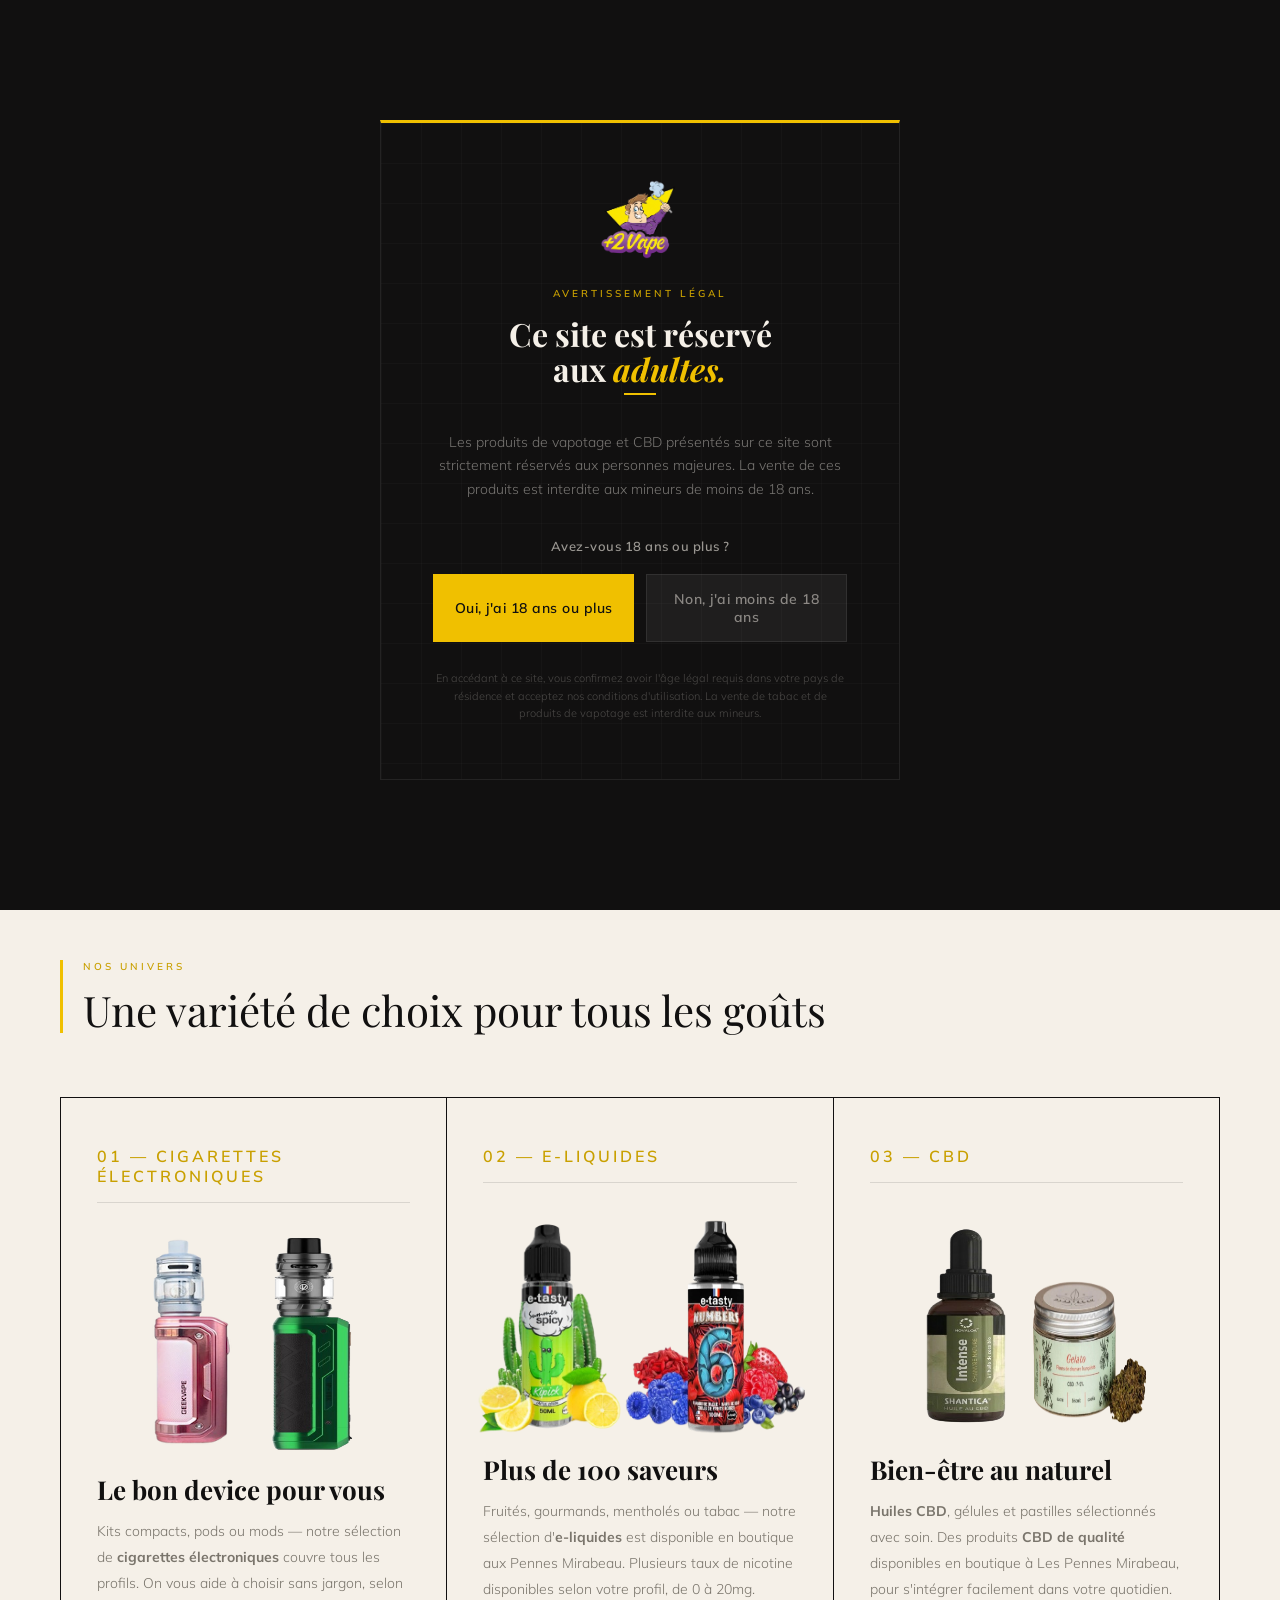
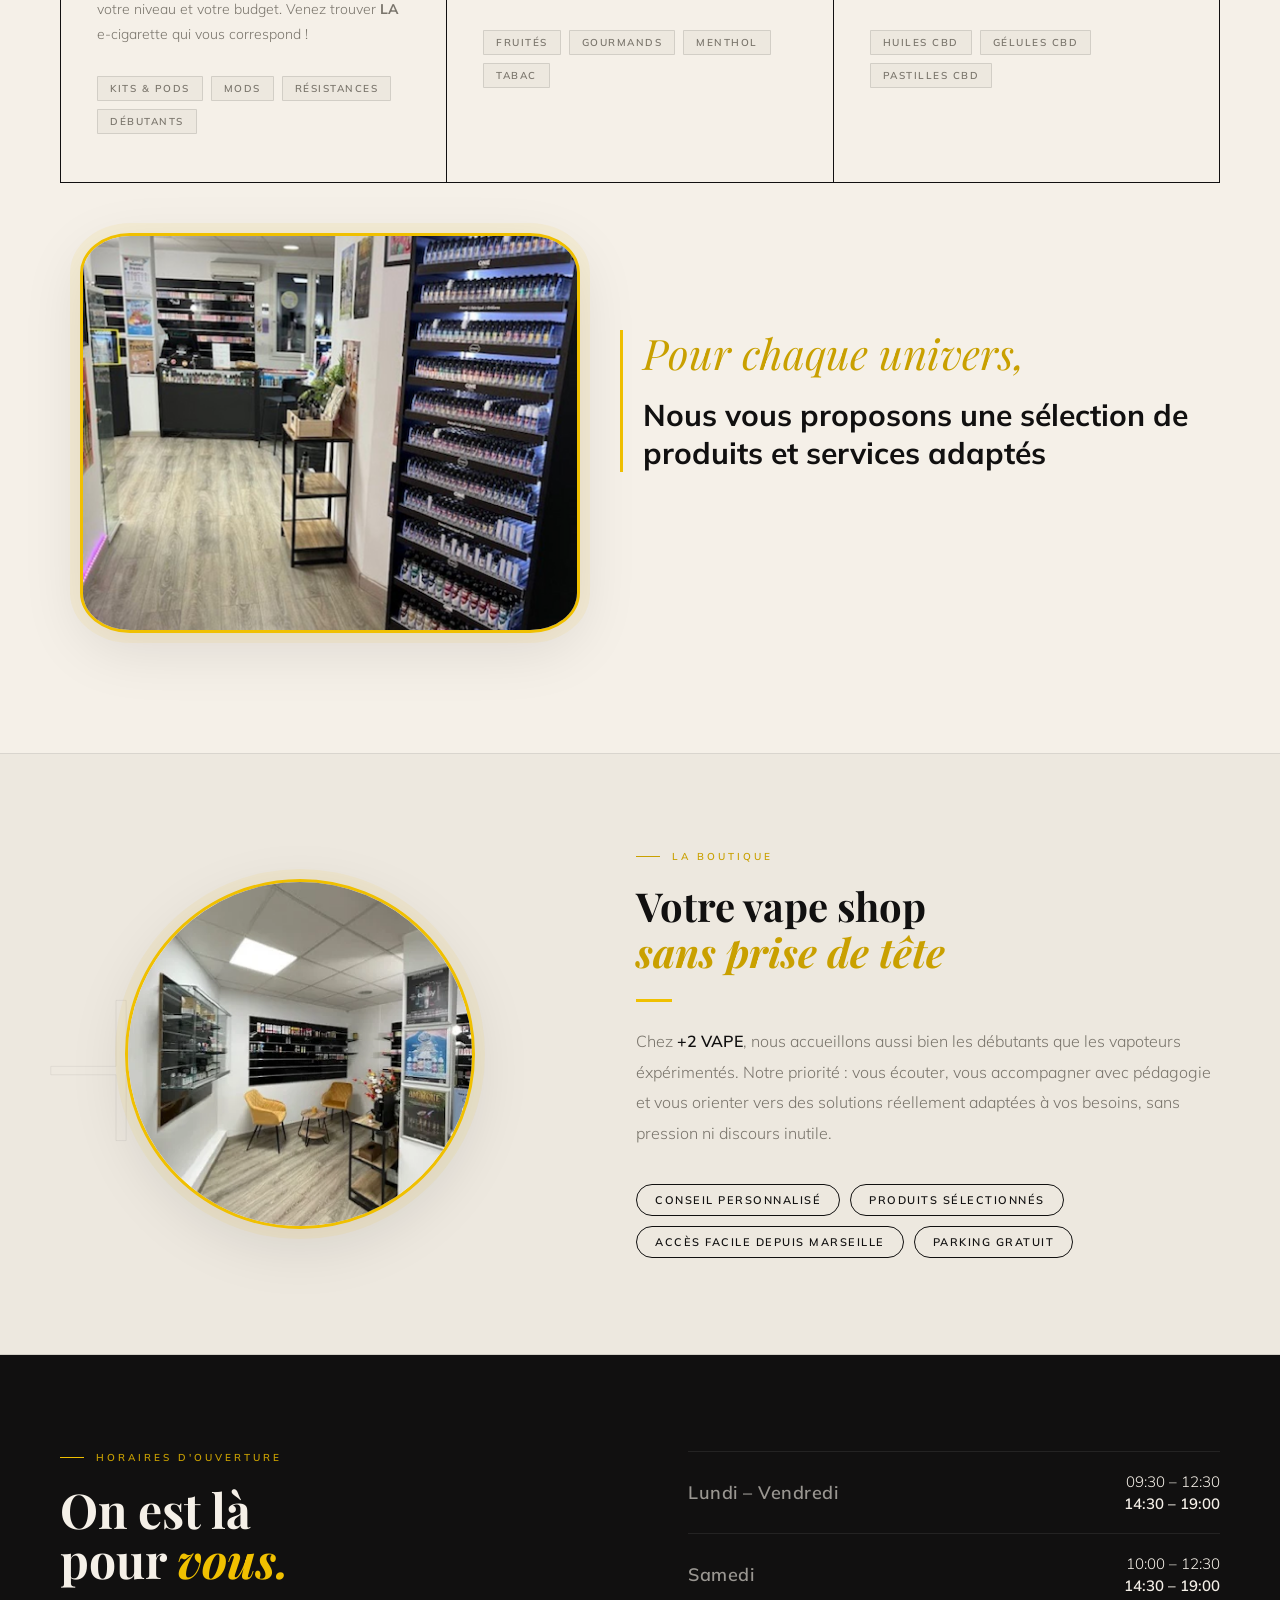
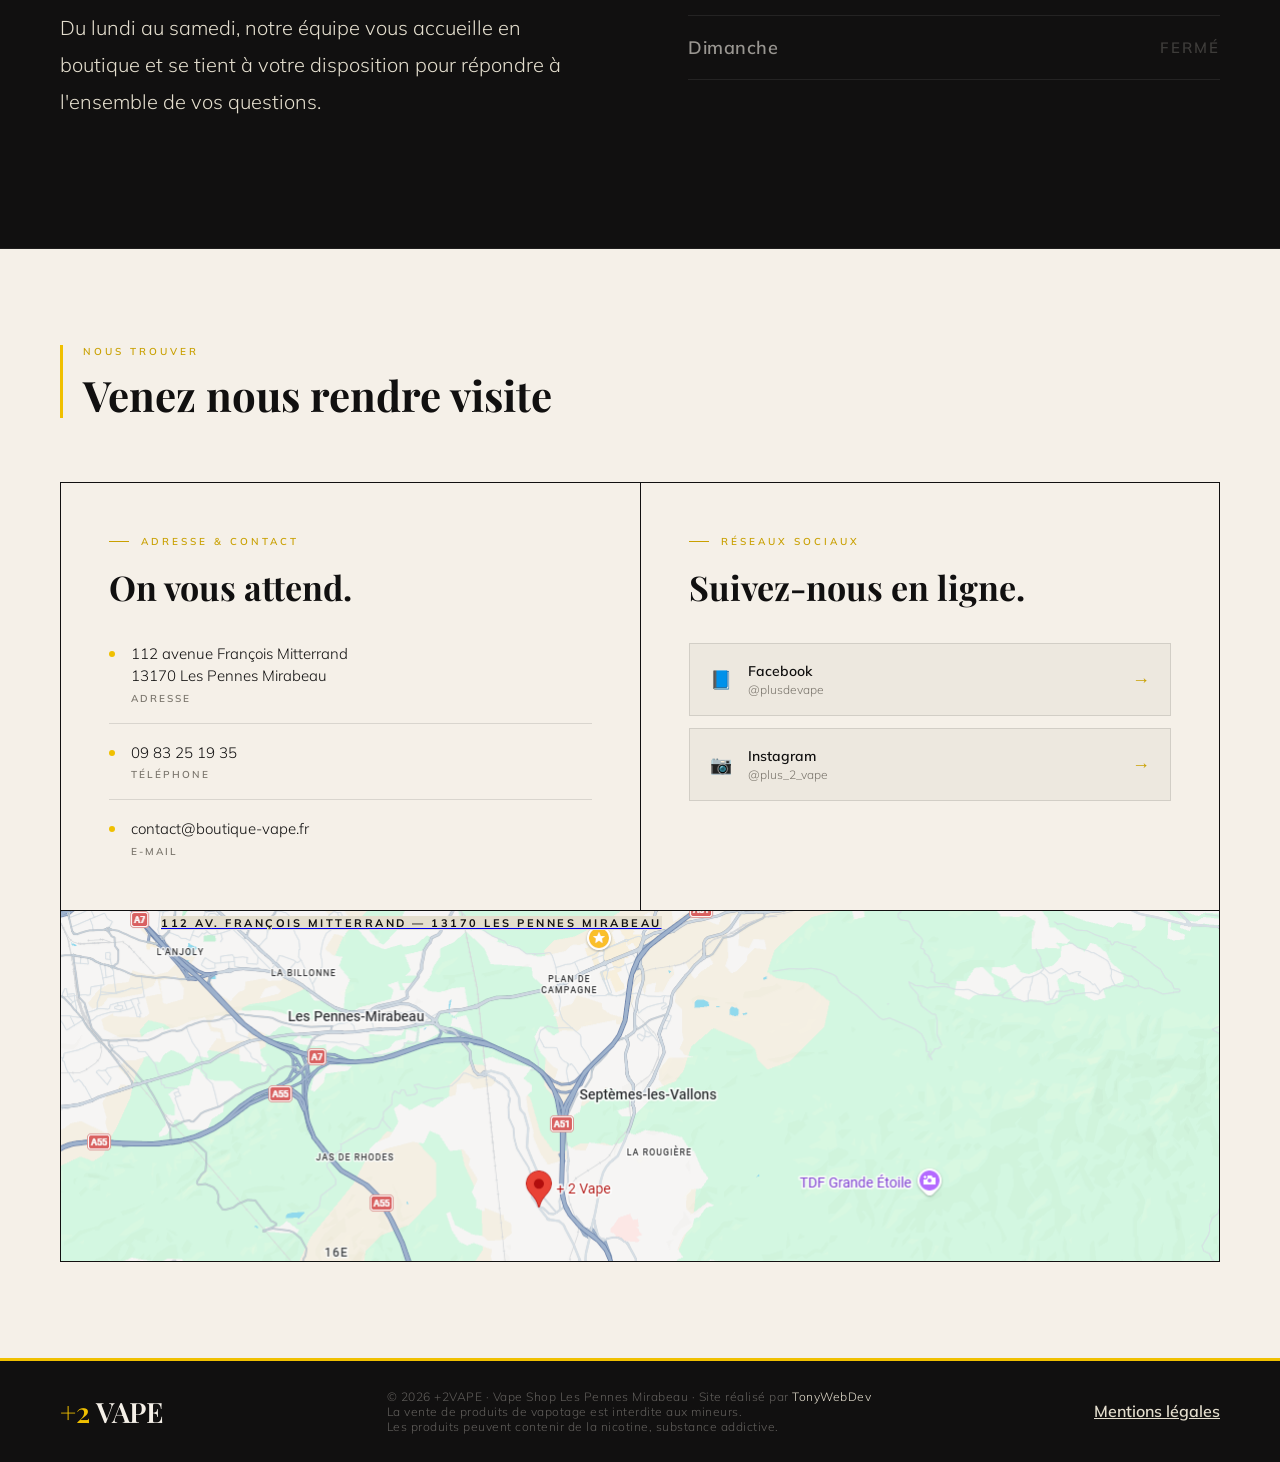
==== index.html @ 6a9ae51f "Ajout images supp" ====
<!DOCTYPE html>
<html lang="fr">
<head>
<meta charset="UTF-8">
<meta name="viewport" content="width=device-width, initial-scale=1.0">
<meta name="author" content="TonyWebDev">

<!-- ══════════════════════════════════════════
     SEO PRIMAIRE
══════════════════════════════════════════ -->
<title>+2 VAPE — Vape Shop & CBD · Les Pennes Mirabeau (13170) | Cigarettes Électroniques</title>
<meta name="description" content="Vape shop à Les Pennes Mirabeau (13170). Cigarettes électroniques, e-liquides, pods, mods et CBD. Conseil gratuit par des passionnés. Parking gratuit. Ouvert 6j/7. Près de Marseille, Vitrolles et Aix-en-Provence.">
<meta name="keywords" content="vape shop les pennes mirabeau, cigarette électronique les pennes mirabeau, e-liquide 13170, CBD les pennes mirabeau, vapotage marseille nord, boutique vape 13, pod mod 13170, arrêter de fumer les pennes mirabeau, vapestore provence, vape shop vitrolles, vape shop aix en provence, cigarette electronique pas cher marseille">

<!-- ══════════════════════════════════════════
     CANONICAL & GEO
══════════════════════════════════════════ -->
<link rel="canonical" href="https://www.plus2vape.com/">
<meta name="geo.region" content="FR-13">
<meta name="geo.placename" content="Les Pennes Mirabeau">
<meta name="geo.position" content="43.4177;5.2947">
<meta name="ICBM" content="43.4177, 5.2947">

<!-- ══════════════════════════════════════════
     OPEN GRAPH (partage réseaux sociaux)
══════════════════════════════════════════ -->
<meta property="og:type" content="website">
<meta property="og:locale" content="fr_FR">
<meta property="og:site_name" content="+2 VAPE">
<meta property="og:title" content="+2 VAPE — Vape Shop & CBD · Les Pennes Mirabeau">
<meta property="og:description" content="Vape shop à Les Pennes Mirabeau (13170). Cigarettes électroniques, e-liquides, pods, mods et CBD. Conseil gratuit par des passionnés. Ouvert 6j/7. Parking gratuit.">
<meta property="og:url" content="https://www.plus2vape.com/">
<meta property="og:image" content="https://www.plus2vape.com/image-removebg-preview.png">
<meta property="og:image:width" content="1200">
<meta property="og:image:height" content="630">
<meta property="og:image:alt" content="Logo +2 VAPE - Vape Shop Les Pennes Mirabeau">

<!-- ══════════════════════════════════════════
     TWITTER CARD
══════════════════════════════════════════ -->
<meta name="twitter:card" content="summary_large_image">
<meta name="twitter:title" content="+2 VAPE — Vape Shop & CBD · Les Pennes Mirabeau">
<meta name="twitter:description" content="Cigarettes électroniques, e-liquides, CBD. Conseil gratuit. Ouvert 6j/7. Les Pennes Mirabeau (13170).">
<meta name="twitter:image" content="https://www.plus2vape.com/image-removebg-preview.png">

<!-- ══════════════════════════════════════════
     SCHEMA.ORG — LocalBusiness (JSON-LD)
     👉 C'est le plus important pour Google Maps
        et le référencement local
══════════════════════════════════════════ -->
<script type="application/ld+json">
{
  "@context": "https://schema.org",
  "@type": "Store",
  "@id": "https://www.plus2vape.com/#store",
  "name": "+2 VAPE",
  "alternateName": "Plus 2 Vape",
  "description": "Vape shop à Les Pennes Mirabeau spécialisé dans la cigarette électronique, les e-liquides, les pods, les mods et les produits CBD. Conseil gratuit par des passionnés. Parking gratuit devant la boutique.",
  "url": "https://www.plus2vape.com",
  "telephone": "+33983251935",
  "email": "contact@boutique-vape.fr",
  "image": "https://www.plus2vape.com/image-removebg-preview.png",
  "logo": "https://www.plus2vape.com/image-removebg-preview.png",
  "priceRange": "€€",
  "currenciesAccepted": "EUR",
  "paymentAccepted": "Cash, Credit Card",
  "address": {
    "@type": "PostalAddress",
    "streetAddress": "112 avenue François Mitterrand",
    "addressLocality": "Les Pennes Mirabeau",
    "postalCode": "13170",
    "addressRegion": "Bouches-du-Rhône",
    "addressCountry": "FR"
  },
  "geo": {
    "@type": "GeoCoordinates",
    "latitude": 43.4177,
    "longitude": 5.2947
  },
  "hasMap": "https://maps.app.goo.gl/yL4uoZBYS84Ns5Wk7",
  "openingHoursSpecification": [
    {
      "@type": "OpeningHoursSpecification",
      "dayOfWeek": ["Monday","Tuesday","Wednesday","Thursday","Friday"],
      "opens": "09:30",
      "closes": "12:30"
    },
    {
      "@type": "OpeningHoursSpecification",
      "dayOfWeek": ["Monday","Tuesday","Wednesday","Thursday","Friday"],
      "opens": "14:30",
      "closes": "19:00"
    },
    {
      "@type": "OpeningHoursSpecification",
      "dayOfWeek": "Saturday",
      "opens": "10:00",
      "closes": "12:30"
    },
    {
      "@type": "OpeningHoursSpecification",
      "dayOfWeek": "Saturday",
      "opens": "14:30",
      "closes": "19:00"
    }
  ],
  "sameAs": [
    "https://www.facebook.com/plusdevape",
    "https://www.instagram.com/plus_2_vape"
  ],
  "amenityFeature": [
    {
      "@type": "LocationFeatureSpecification",
      "name": "Parking gratuit",
      "value": true
    },
    {
      "@type": "LocationFeatureSpecification",
      "name": "Conseil gratuit",
      "value": true
    }
  ],
  "hasOfferCatalog": {
    "@type": "OfferCatalog",
    "name": "Nos produits",
    "itemListElement": [
      {
        "@type": "Offer",
        "itemOffered": {
          "@type": "Product",
          "name": "Cigarettes électroniques",
          "description": "Kits, pods et mods pour débutants et confirmés. Marques GeekVape, Vaporesso et plus."
        }
      },
      {
        "@type": "Offer",
        "itemOffered": {
          "@type": "Product",
          "name": "E-liquides",
          "description": "Plus de 100 saveurs disponibles : fruités, gourmands, menthol, tabac. Taux de nicotine de 0 à 20mg."
        }
      },
      {
        "@type": "Offer",
        "itemOffered": {
          "@type": "Product",
          "name": "CBD",
          "description": "Huiles, gélules et pastilles CBD sélectionnés avec soin pour votre bien-être."
        }
      }
    ]
  },
  "areaServed": [
    {
      "@type": "City",
      "name": "Les Pennes Mirabeau"
    },
    {
      "@type": "City",
      "name": "Vitrolles"
    },
    {
      "@type": "City",
      "name": "Marseille"
    },
    {
      "@type": "City",
      "name": "Aix-en-Provence"
    },
    {
      "@type": "City",
      "name": "Marignane"
    }
  ]
}
</script>

<!-- ══════════════════════════════════════════
     SCHEMA.ORG — BreadcrumbList
══════════════════════════════════════════ -->
<script type="application/ld+json">
{
  "@context": "https://schema.org",
  "@type": "BreadcrumbList",
  "itemListElement": [
    {
      "@type": "ListItem",
      "position": 1,
      "name": "Accueil",
      "item": "https://www.plus2vape.com/"
    },
    {
      "@type": "ListItem",
      "position": 2,
      "name": "Cigarettes électroniques",
      "item": "https://www.plus2vape.com/#univers"
    },
    {
      "@type": "ListItem",
      "position": 3,
      "name": "E-liquides",
      "item": "https://www.plus2vape.com/#univers"
    },
    {
      "@type": "ListItem",
      "position": 4,
      "name": "CBD",
      "item": "https://www.plus2vape.com/#univers"
    }
  ]
}
</script>

<!-- ══════════════════════════════════════════
     SCHEMA.ORG — FAQ
     (génère des rich snippets dans Google)
══════════════════════════════════════════ -->
<script type="application/ld+json">
{
  "@context": "https://schema.org",
  "@type": "FAQPage",
  "mainEntity": [
    {
      "@type": "Question",
      "name": "Où se trouve le vape shop +2 VAPE aux Pennes Mirabeau ?",
      "acceptedAnswer": {
        "@type": "Answer",
        "text": "+2 VAPE est situé au 112 avenue François Mitterrand, 13170 Les Pennes Mirabeau. Un parking gratuit est disponible directement devant la boutique."
      }
    },
    {
      "@type": "Question",
      "name": "Quels sont les horaires du vape shop +2 VAPE ?",
      "acceptedAnswer": {
        "@type": "Answer",
        "text": "+2 VAPE est ouvert du lundi au vendredi de 09h30 à 12h30 et de 14h30 à 19h00, et le samedi de 10h00 à 12h30 et de 14h30 à 19h00. Fermé le dimanche."
      }
    },
    {
      "@type": "Question",
      "name": "Vendez-vous des produits CBD aux Pennes Mirabeau ?",
      "acceptedAnswer": {
        "@type": "Answer",
        "text": "Oui, +2 VAPE propose une sélection de produits CBD : huiles, gélules et pastilles, sélectionnés avec soin pour votre bien-être."
      }
    },
    {
      "@type": "Question",
      "name": "Proposez-vous du conseil pour choisir sa cigarette électronique ?",
      "acceptedAnswer": {
        "@type": "Answer",
        "text": "Oui, notre équipe de passionnés vous conseille gratuitement pour choisir la cigarette électronique adaptée à votre profil, sans jargon et sans pression, que vous soyez débutant ou vapoteur confirmé."
      }
    },
    {
      "@type": "Question",
      "name": "Combien de saveurs d'e-liquides avez-vous en boutique ?",
      "acceptedAnswer": {
        "@type": "Answer",
        "text": "Nous proposons plus de 100 saveurs d'e-liquides : fruités, gourmands, mentholés et tabac, avec différents taux de nicotine de 0 à 20mg."
      }
    }
  ]
}
</script>

<link href="https://fonts.googleapis.com/css2?family=Playfair+Display:ital,wght@0,400;0,700;1,400&family=Mulish:wght@300;400;600&display=swap" rel="stylesheet">
<link rel="stylesheet" href="style.css">
</head>
<body>

<!-- AGE GATE -->
<div id="age-gate">
  <div class="ag-card">
    <div id="age-gate-main">
      <img class="ag-logo" src="/image-removebg-preview.png" alt="Logo +2 VAPE vape shop Les Pennes Mirabeau">
      <p class="ag-eyebrow">Avertissement légal</p>
      <h2 class="ag-title">Ce site est réservé<br>aux <em>adultes.</em></h2>
      <div class="ag-divider"></div>
      <p class="ag-sub">
        Les produits de vapotage et CBD présentés sur ce site sont strictement réservés aux personnes majeures. La vente de ces produits est interdite aux mineurs de moins de 18 ans.
      </p>
      <p class="ag-question">Avez-vous 18 ans ou plus ?</p>
      <div class="ag-btns">
        <button class="ag-btn ag-btn-yes" onclick="allowEntry()">Oui, j'ai 18 ans ou plus</button>
        <button class="ag-btn ag-btn-no" onclick="denyEntry()">Non, j'ai moins de 18 ans</button>
      </div>
      <p class="ag-legal">
        En accédant à ce site, vous confirmez avoir l'âge légal requis dans votre pays de résidence et acceptez nos conditions d'utilisation. La vente de tabac et de produits de vapotage est interdite aux mineurs.
      </p>
    </div>
    <div id="age-refused">
      <div class="ag-refused-icon">🚫</div>
      <h2 class="ag-refused-title">Accès refusé</h2>
      <p class="ag-refused-sub">
        Vous devez avoir au moins <strong style="color:var(--yellow)">18 ans</strong> pour accéder à ce site. La vente de produits de vapotage est interdite aux mineurs.
      </p>
    </div>
  </div>
</div>

<script>
  function allowEntry() {
    const gate = document.getElementById('age-gate');
    gate.classList.add('hidden');
    setTimeout(() => gate.style.display = 'none', 500);
  }
  function denyEntry() {
    document.getElementById('age-gate-main').classList.add('hide');
    document.getElementById('age-refused').classList.add('show');
  }
</script>

<!-- NAV -->
<!-- aria-label pour l'accessibilité et les crawlers -->
<nav class="navbar" aria-label="Navigation principale +2 VAPE">
  <a class="nav-logo" href="/" aria-label="+2 VAPE - Accueil vape shop Les Pennes Mirabeau">
    <span class="nav-logo-name">+<span>2</span>VAPE</span>
  </a>
  <ul class="nav-links">
    <!-- Ancres avec mots-clés dans les liens -->
    <li><a href="#univers">Cigarettes électroniques</a></li>
    <li><a href="#univers">E-liquides</a></li>
    <li><a href="#univers">CBD</a></li>
  </ul>
  <div class="nav-reseau">
    <ul>
      <li><a href="https://www.facebook.com/plusdevape" target="_blank" rel="noopener" aria-label="Page Facebook +2 VAPE"><img src="/facebook-removebg-preview.png" alt="Facebook +2 VAPE Les Pennes Mirabeau" width="40" height="40" "></a></li>
      <li><a href="https://www.instagram.com/plus_2_vape" target="_blank" rel="noopener" aria-label="Page Instagram +2 VAPE"><img src="/instagram-removebg-preview.png" alt="Instagram +2 VAPE Les Pennes Mirabeau" width="40" height="40"></a></li>
    </ul>
  </div>
</nav>

<!-- HERO -->
<!-- H1 unique avec mots-clés géolocalisés -->
<section class="hero" aria-label="Vape shop +2 VAPE Les Pennes Mirabeau">
  <div class="hero-left">
    <div class="hero-kicker">
      <div class="kicker-line"></div>
      <!-- Mot-clé local dans le kicker -->
      <span class="kicker-txt">Vape Shop · Les Pennes Mirabeau (13170)</span>
    </div>

    <!-- H1 : mot-clé principal + localisation -->
    <h1 class="hero-h1">Votre vape shop<br><em>à Les Pennes Mirabeau.</em></h1>

    <!-- Sous-titre avec mots-clés secondaires -->
    <p class="hero-sub">Cigarettes électroniques, e-liquides & CBD — 13170</p>

    <div class="hero-divider"></div>

    <!-- Texte naturel avec mots-clés longue traîne -->
    <p class="hero-p">
      Boutique de proximité animée par des passionnés, nous accordons une attention partuculière à l'écoute de chaque client afin de proposer des conseils personnalisés et des solutions parfaitement adaptées à leurs besoins.
    </p>
    <div class="hero-boutique">          
      <img src="IMG_3264-1.jpg" alt="Intérieur boutique +2 VAPE - Vape shop Les Pennes Mirabeau 13170" width="600" height="400"> 
    </div>   
    <div class="hero-btns">
      <a class="btn btn-ink" href="#univers">Voir nos produits</a>
      <a class="btn btn-ghost" href="#horaires">Horaires & accès</a>
    </div>
  </div>
  <div class="hero-right">
    <div class="hero-logo-wrap">
      <img src="/image-removebg-preview.png" alt="Logo +2 VAPE - Vape shop cigarettes électroniques CBD Les Pennes Mirabeau" width="370" height="370">
    </div>
    <div class="hero-stats">
      <div class="h-stat">
        <div class="h-stat-val">100+</div>
        <div class="h-stat-lbl">Références</div>
      </div>
      <div class="h-stat">
        <div class="h-stat-val">6 j/7</div>
        <div class="h-stat-lbl">Ouvert</div>
      </div>
      <div class="h-stat">
        <div class="h-stat-val">🅿</div>
        <div class="h-stat-lbl">Parking gratuit</div>
      </div>
      <div class="h-stat">
        <div class="h-stat-val">∅</div>
        <div class="h-stat-lbl">Frais de conseil</div>
      </div>
    </div>
  </div>
</section>

<!-- TICKER -->
<div class="ticker-wrap" aria-hidden="true">
  <div class="ticker-track">
    <span>Cigarettes électroniques</span><span class="sep">◆</span>
    <span>E-liquides</span><span class="sep">◆</span>
    <span>CBD</span><span class="sep">◆</span>
    <span>Accessoires vape</span><span class="sep">◆</span>
    <span>Résistances</span><span class="sep">◆</span>
    <span>Conseil gratuit</span><span class="sep">◆</span>
    <span>Les Pennes Mirabeau 13170</span><span class="sep">◆</span>
    <span>Cigarettes électroniques</span><span class="sep">◆</span>
    <span>E-liquides</span><span class="sep">◆</span>
    <span>CBD</span><span class="sep">◆</span>
    <span>Accessoires vape</span><span class="sep">◆</span>
    <span>Résistances</span><span class="sep">◆</span>
    <span>Conseil gratuit</span><span class="sep">◆</span>
    <span>Les Pennes Mirabeau 13170</span><span class="sep">◆</span>
  </div>
</div>

<!-- UNIVERS -->
<!-- H2 avec mots-clés catégoriels -->
 <div class="title-univers">
   <div class="s-header">
    <p class="s-eyebrow">Nos univers</p>
   <h2 class="ui-title">Une variété de choix pour tous les goûts</h2>
  </div>
 </div>

<section class="univers" id="univers" aria-label="Nos produits cigarettes électroniques, e-liquides et CBD">
     
      
  <div class="univers-grid">

    <!-- Carte 1 : Cigarettes électroniques -->
    <article class="u-card" aria-label="Cigarettes électroniques Les Pennes Mirabeau">
      <div class="u-top-bar"></div>
      <span class="u-num">01 — Cigarettes électroniques</span>
      <div class="u-icon">
        <img src="/kit-aegis-mini-5-geekvape-removebg-preview.png" alt="Kit GeekVape cigarette électronique Les Pennes Mirabeau" width="120" height="120">
        <img src="/kit-armour-ultra-vaporesso-removebg-preview.png" alt="Kit Vaporesso cigarette électronique 13170" width="120" height="100">
      </div>
      <!-- H3 avec mot-clé -->
      <h3 class="u-name">Le bon device pour vous</h3>
      <p class="u-desc">Kits compacts, pods ou mods — notre sélection de <strong>cigarettes électroniques</strong> couvre tous les profils. On vous aide à choisir sans jargon, selon votre niveau et votre budget. Venez trouver <strong> LA </strong> e-cigarette qui vous correspond !
      <div class="u-tags">
        <span class="tag">Kits & pods</span>
        <span class="tag">Mods</span>
        <span class="tag">Résistances</span>
        <span class="tag">Débutants</span>
      </div>
    </article>

    <!-- Carte 2 : E-liquides -->
    <article class="u-card" aria-label="E-liquides vape Les Pennes Mirabeau">
      <div class="u-top-bar"></div>
      <span class="u-num">02 — E-Liquides</span>
      <div class="u-icon">
        <img src="/WhatsApp_Image_2026-03-17_at_09.50.32-removebg-preview (1).png" alt="E-liquide fruité vape shop 13170" width="150" height="160">
        <img src="/numbers-6-e-tasty-removebg-preview.png" alt="E-liquide E-Tasty Les Pennes Mirabeau" width="180" height="160">
      </div>
      <h3 class="u-name">Plus de 100 saveurs</h3>
      <p class="u-desc">Fruités, gourmands, mentholés ou tabac — notre sélection d'<strong>e-liquides</strong> est disponible en boutique aux Pennes Mirabeau. Plusieurs taux de nicotine disponibles selon votre profil, de 0 à 20mg.</p>
      <div class="u-tags">
        <span class="tag">Fruités</span>
        <span class="tag">Gourmands</span>
        <span class="tag">Menthol</span>
        <span class="tag">Tabac</span>
      </div>
    </article>

    <!-- Carte 3 : CBD -->
    <article class="u-card" aria-label="CBD Les Pennes Mirabeau Bouches-du-Rhône">
      <div class="u-top-bar"></div>
      <span class="u-num">03 — CBD</span>
      <div class="u-icon">
        <img src="/Gemini_Generated_Image_ro94xjro94xjro94-removebg-preview.png" alt="Produits CBD Les Pennes Mirabeau 13170" width="120" height="120">
        <img src="/WhatsApp_Image_2026-03-17_at_09.56.26-removebg-preview.png" alt="Huiles CBD vape shop 13" width="120" height="120">
      </div>
      <h3 class="u-name">Bien-être au naturel</h3>
      <p class="u-desc"><strong>Huiles CBD</strong>, gélules et pastilles sélectionnés avec soin. Des produits <strong>CBD de qualité</strong> disponibles en boutique à Les Pennes Mirabeau, pour s'intégrer facilement dans votre quotidien.</p>
      <div class="u-tags">
        <span class="tag">Huiles CBD</span>
        <span class="tag">Gélules CBD</span>
        <span class="tag">Pastilles CBD</span>
      </div>
    </article>

  </div>
     </div>
    <div class="box-choix">
        <div class="choix">
    <img src="/IMAGE_CHOIX_BOUTIQUE.png" alt="Aperçu de la boutique">
  </div>
  <div class="s-header">
    <h2 class="ui-title">
      <em>Pour chaque univers,</em><br>
    </h2>
    <h3>Nous vous proposons une sélection de produits et services adaptés</h3>
  </div>
  

</div>


</section>

<!-- À PROPOS -->
<section class="about" id="about" aria-label="À propos de la boutique +2 VAPE">
  <div class="about-visual">
    <div class="about-logo-frame">
      <img src="/2025-10-23.webp" alt="Équipe boutique +2 VAPE vape shop Les Pennes Mirabeau 13170" width="450" height="350">
    </div>
  </div>
  <div class="about-content">
    <p class="about-eyebrow">La boutique</p>
    <!-- H2 avec mot-clé local -->
    <h2 class="about-title">Votre vape shop <br><em>sans prise de tête</em></h2>
    <div class="about-divider"></div>
    <!-- Texte riche en mots-clés naturels -->
    <p class="about-body">
      Chez <strong>+2 VAPE</strong>, nous accueillons aussi bien les débutants que les vapoteurs éxpérimentés. Notre priorité : vous écouter, vous accompagner avec pédagogie et vous orienter vers des solutions réellement adaptées à vos besoins, sans pression ni discours inutile.
    </p>
    <div class="about-pills">
      <span class="pill">Conseil personnalisé</span>
      <span class="pill">Produits sélectionnés</span>
      <span class="pill">Accès facile depuis Marseille</span>
      <span class="pill">Parking gratuit</span>
    </div>
  </div>
</section>

<!-- HORAIRES -->
<section class="horaires" id="horaires" aria-label="Horaires d'ouverture +2 VAPE Les Pennes Mirabeau">
  <div class="hor-intro">
    <p class="s-eyebrow">Horaires d'ouverture</p>
    <h2 class="hor-intro-title">On est là<br>pour <em>vous.</em></h2>
    <p class="hor-intro-body">Du lundi au samedi, notre équipe vous accueille en boutique et se tient à votre disposition pour répondre à l'ensemble de vos questions.</p>
  </div>
  <div class="hor-rows">
    <!-- itemscope pour le SEO des horaires -->
    <div class="hor-row" itemscope itemtype="https://schema.org/OpeningHoursSpecification">
      <span class="hor-day" itemprop="dayOfWeek" content="Monday Tuesday Wednesday Thursday Friday">Lundi – Vendredi</span>
      <div class="hor-times">
        <div class="hor-time"><time itemprop="opens" content="09:30">09:30</time> – <time itemprop="closes" content="12:30">12:30</time></div>
        <div class="hor-time-2"><time>14:30</time> – <time>19:00</time></div>
      </div>
    </div>
    <div class="hor-row" itemscope itemtype="https://schema.org/OpeningHoursSpecification">
      <span class="hor-day" itemprop="dayOfWeek" content="Saturday">Samedi</span>
      <div class="hor-times">
        <div class="hor-time"><time itemprop="opens" content="10:00">10:00</time> – <time itemprop="closes" content="12:30">12:30</time></div>
        <div class="hor-time-2"><time>14:30</time> – <time>19:00</time></div>
      </div>
    </div>
    <div class="hor-row">
      <span class="hor-day">Dimanche</span>
      <span class="hor-closed">Fermé</span>
    </div>
  </div>
</section>

<!-- CONTACT -->
<!-- NAP (Name Address Phone) cohérent avec Google Business Profile -->
<section class="contact" id="contact" aria-label="Contact et accès +2 VAPE Les Pennes Mirabeau">
  <div class="s-header">
    <p class="s-eyebrow">Nous trouver</p>
    <h2 class="s-title">Venez nous rendre visite</h2>
  </div>
  <div class="contact-grid">

    <div class="contact-block" itemscope itemtype="https://schema.org/LocalBusiness">
      <meta itemprop="name" content="+2 VAPE">
      <p class="cb-eyebrow">Adresse & contact</p>
      <h3 class="cb-title">On vous attend.</h3>
      <div class="ci-list">
        <div class="ci-item">
          <div class="ci-bullet"></div>
          <div>
            <!-- Adresse exacte = NAP cohérent -->
            <a href="https://maps.app.goo.gl/yL4uoZBYS84Ns5Wk7" target="_blank" rel="noopener" aria-label="Itinéraire vers +2 VAPE Les Pennes Mirabeau">
              <div class="ci-val" itemprop="address" itemscope itemtype="https://schema.org/PostalAddress">
                <span itemprop="streetAddress">112 avenue François Mitterrand</span><br>
                <span itemprop="postalCode">13170</span> <span itemprop="addressLocality">Les Pennes Mirabeau</span>
              </div>
            </a>
            <div class="ci-lbl">Adresse</div>
          </div>
        </div>
        <div class="ci-item">
          <div class="ci-bullet"></div>
          <div>
            <!-- Tel cliquable = important mobile SEO -->
            <div class="ci-val"><a href="tel:+33699501961" itemprop="telephone" aria-label="Appeler +2 VAPE">09 83 25 19 35</a></div>
            <div class="ci-lbl">Téléphone</div>
          </div>
        </div>
        <div class="ci-item">
          <div class="ci-bullet"></div>
          <div>
            <div class="ci-val"><a href="mailto:contact@boutique-vape.fr" itemprop="email">contact@boutique-vape.fr</a></div>
            <div class="ci-lbl">E-mail</div>
          </div>
        </div>
      </div>
    </div>

    <div class="contact-block">
      <p class="cb-eyebrow">Réseaux sociaux</p>
      <h3 class="cb-title">Suivez-nous en ligne.</h3>
      <div class="social-links">
        <a class="social-link" href="https://www.facebook.com/plusdevape" target="_blank" rel="noopener" aria-label="Page Facebook +2 VAPE vape shop Les Pennes Mirabeau">
          <span class="sl-icon">📘</span>
          <div>
            <div class="sl-name">Facebook</div>
            <div class="sl-handle">@plusdevape</div>
          </div>
          <span class="sl-arrow">→</span>
        </a>
        <a class="social-link" href="https://instagram.com/plus_2_vape" target="_blank" rel="noopener" aria-label="Compte Instagram +2 VAPE vape shop">
          <span class="sl-icon">📷</span>
          <div>
            <div class="sl-name">Instagram</div>
            <div class="sl-handle">@plus_2_vape</div>
          </div>
          <span class="sl-arrow">→</span>
        </a>
      </div>
    </div>

    <div class="map-block">
      <a href="https://maps.app.goo.gl/yL4uoZBYS84Ns5Wk7" target="_blank" rel="noopener" aria-label="Voir +2 VAPE sur Google Maps - 112 avenue François Mitterrand Les Pennes Mirabeau">
        <div class="map-inner"> 
          <div class="map-pin-ring"></div>
          <span class="map-addr">112 av. François Mitterrand — 13170 Les Pennes Mirabeau</span>
        </div>
      </a>
    </div>

  </div>
</section>

<!-- FOOTER -->
<footer>
  <a class="f-logo" href="/" aria-label="+2 VAPE accueil">
    <span class="f-logo-name"><span>+2</span> VAPE</span>
  </a>
  <div class="copyright">
    <p>© 2026 +2VAPE · Vape Shop Les Pennes Mirabeau · Site réalisé par
      <a href="https://tonywebdev.fr" target="_blank" rel="noopener" title="Création site internet artisan et commerce — TonyWebDev">TonyWebDev</a>
    </p>
    <p>La vente de produits de vapotage est interdite aux mineurs.</p>
    <p>Les produits peuvent contenir de la nicotine, substance addictive.</p>
  </div>
  <div class="f-social">
    <a href="mentions.html" title="Mentions légales +2 VAPE">Mentions légales</a>
  </div>
</footer>

</body>
</html>
---- style.css ----
/* ─── RESET ───────────────────────────────── */
*, *::before, *::after { margin: 0; padding: 0; box-sizing: border-box; }
html { scroll-behavior: smooth; font-size: 16px; }

:root {
  --cream:   #F5F0E8;
  --cream2:  #EDE8DF;
  --cream3:  #E4DECE;
  --ink:     #111010;
  --ink2:    #2A2825;
  --ink3:    #7A756C;
  --yellow:  #F0C000;
  --yellow2: #C9A000;
  --yellow-bg: rgba(240,192,0,0.10);
  --black:   #111010;
  --border:  rgba(17,16,16,0.12);
  --border2: rgba(17,16,16,0.06);
}

body {
  background: var(--cream);
  color: var(--ink);
  font-family: 'Mulish', sans-serif;
  font-weight: 600;
  overflow-x: hidden;
  -webkit-font-smoothing: antialiased;
}

::-webkit-scrollbar { width: 2px; }
::-webkit-scrollbar-track { background: var(--cream2); }
::-webkit-scrollbar-thumb { background: var(--yellow); }

/* ─── TEXTURE overlay ─────────────────────── */
body::before {
  content: '';
  position: fixed; inset: 0; pointer-events: none; z-index: 0;
  background-image: url("data:image/svg+xml,%3Csvg xmlns='http://www.w3.org/2000/svg' width='400' height='400'%3E%3Cfilter id='n'%3E%3CfeTurbulence type='fractalNoise' baseFrequency='0.65' numOctaves='3' stitchTiles='stitch'/%3E%3C/filter%3E%3Crect width='400' height='400' filter='url(%23n)' opacity='0.035'/%3E%3C/svg%3E");
}
body > * { position: relative; }

/* ════════════════════════════════════════════
   NAV
════════════════════════════════════════════ */

nav {
  position: sticky; top: 0; z-index: 200;
  height: 68px;
  display: flex; align-items: center; justify-content: space-between;
  padding: 0 60px;
  background: var(--ink);
  border-bottom: 3px solid var(--yellow);
    z-index: 100;
}

.nav-logo {
  display: flex; align-items: center; gap: 12px;
  text-decoration: none;
}

.nav-logo-name {
 font-size: 29px;
  color: var(--cream); letter-spacing: 0.4px;

}
.nav-logo-name span { color: var(--yellow); }

.nav-links {
  display: flex; gap: 36px; list-style: none;
}
.nav-links a {
  text-decoration: none;
  font-size: 18px; font-weight: 600; letter-spacing: 0.5px;
  color: rgba(245,240,232,0.5);
  transition: color .2s;
}
.nav-links a:hover { color: var(--yellow); }

.nav-cta {
  font-size: 13px; font-weight: 600; letter-spacing: 0.5px;
  color: var(--ink); background: var(--yellow);
  border: none; padding: 11px 24px;
  cursor: pointer; border-radius: 2px;
  transition: background .2s;
  text-decoration: none; display: inline-block;
}
.nav-cta:hover { background: var(--yellow2); color: var(--cream); }

.nav-reseau ul{
  display: flex; flex-direction: row;
  gap: 15px;
  list-style-type: none;
}

.nav-reseau ul img{
height: 40px;
  border: 2px solid transparent;
  transition: all 0.3s ease;
  border-radius: 10px;
}
.nav-reseau ul img:hover{
  border-color: var(--yellow);
  border-radius: 10px;
  box-shadow: 0 0 20px rgba(0,255,255,0.6);
}
/* ════════════════════════════════════════════
   HERO
════════════════════════════════════════════ */
.hero {
  min-height: calc(90vh - 68px);
  display: grid; grid-template-columns: 1fr 550px;
  align-items: center; gap: 0;
  border-bottom: 1px solid var(--border);
  overflow: visible;
}

.hero-left {
  padding: 40px 80px 80px 60px;
  border-right: 1px solid var(--border);
  height: 100%;
  display: flex; flex-direction: column; justify-content: center;
}

.hero-kicker {
  display: inline-flex; align-items: center; gap: 4px;
  margin-bottom: 6px;
  animation: fadeUp .6s ease both;
}
.kicker-line { width: 5px; height: 1px; background: var(--yellow2); }
.kicker-txt {
  font-size: 15px; font-weight: 600; letter-spacing: 3px; text-transform: uppercase;
  color: var(--ink3);
}

.hero-h1 {
  font-family: 'Playfair Display';
  font-size: clamp(52px, 6vw, 82px);
  line-height: 1.08;
  letter-spacing: -0.5px;
  color: var(--ink);
  margin-bottom: 12px;
  animation: fadeUp .6s .1s ease both;
}
.hero-h1 em {
  font-style: italic;
  color: var(--yellow2);
}

.hero-sub {
  font-family: 'Playfair Display'; font-style: italic;
  font-size: clamp(20px, 2.5vw, 30px);
  color: var(--ink3); margin-bottom: 36px;
  animation: fadeUp .6s .15s ease both;
}

.hero-divider {
  width: 48px; height: 2px;
  background: var(--yellow);
  margin-bottom: 32px;
  animation: fadeUp .6s .2s ease both;
}

.hero-p {
  font-size: 20px; font-weight: 300; line-height: 1.85;
  color: var(--ink3); max-width: 620px;
  margin-bottom: 48px;
  animation: fadeUp .6s .25s ease both;
}

.hero-btns {
  display: flex; gap: 12px; flex-wrap: wrap;
  animation: fadeUp .6s .3s ease both;
  font-family: 'Playfair Display';

}
.hero-boutique{
  display: flex;flex-direction: row;
}
.hero-boutique img{
  display: none;
  border: 2px solid var(--yellow);
  height: 450px;
  border-radius: 10px;
  margin-right: 20px;
  margin-bottom: 30px;
}
.hero-stats-responsive{
  visibility: hidden;
}
.btn {
  font-size: 13px; font-weight: 600; letter-spacing: 0.5px;
  padding: 13px 28px; border-radius: 2px; cursor: pointer;
  text-decoration: none; display: inline-block;
  transition: all .2s;
}
.btn-ink {
  background: var(--ink); color: var(--cream);
  border: 1px solid var(--ink);
  border-radius: 3px;
}
.btn-ink:hover { background: var(--yellow2);color: black; }
.btn-ghost {
  background: transparent; color: var(--ink2);
  border: 1px solid var(--border2);
  border-color: rgba(28,26,23,0.2);
    border-radius: 3px;
}
.btn-ghost:hover { background: var(--yellow2);color: black;}

/* hero right */
.hero-right {
  padding: 60px 48px;
  display: flex; flex-direction: column; align-items: center;
  gap: 48px; background: var(--ink);
  height: 100%; justify-content: center;
  animation: fadeUp .6s .15s ease both;
}

.hero-logo-wrap {

  display: flex; align-items: center; justify-content: center;  position: relative;
  z-index: 200;
}
.hero-logo-wrap img {
  width: 370px; height: 370px; object-fit: contain;
}

.hero-stats {
  width: 100%;
  display: grid; grid-template-columns: 1fr 1fr;
  gap: 1px; background: rgba(255,255,255,0.06);
  border: 1px solid rgba(255,255,255,0.08);
}
.h-stat {
  background: rgba(255,255,255,0.03); padding: 22px 18px; text-align: center;
  transition: background .2s;
}
.h-stat:hover { background: rgba(242,194,0,0.08); }
.h-stat-val {
  font-family: 'Playfair Display'; font-size: 28px;
  color: var(--yellow); line-height: 1;
}
.h-stat-lbl {
  font-size: 10px; font-weight: 600; letter-spacing: 2px; text-transform: uppercase;
  color: rgba(245,240,232,0.4); margin-top: 6px;
}

@keyframes fadeUp {
  from { opacity: 0; transform: translateY(20px); }
  to   { opacity: 1; transform: translateY(0); }
}

/* ════════════════════════════════════════════
   TICKER
════════════════════════════════════════════ */
.ticker-wrap {
  overflow: hidden; height: 44px;
  display: flex; align-items: center;
  background: var(--ink);
    border-top: 3px solid #C9A000;
}
.ticker-track {

  display: flex; gap: 56px; white-space: nowrap;
  animation: ticker 26s linear infinite;
}
.ticker-track span {
  font-size: 14px; font-weight: 600; letter-spacing: 3px; text-transform: uppercase;
  color: var(--yellow);
}
.ticker-track .sep { color: rgba(242,194,0,0.35); font-size: 7px; }
@keyframes ticker { to { transform: translateX(-50%); } }

/* ════════════════════════════════════════════
   SECTION HEADER
════════════════════════════════════════════ */
.s-header {
  margin-bottom: 64px;
  border-left: 3px solid var(--yellow);
  padding-left: 20px;
}
.s-eyebrow {
  font-size: 10px; font-weight: 600; letter-spacing: 3px; text-transform: uppercase;
  color: var(--yellow2); margin-bottom: 14px;
  display: flex; align-items: center; gap: 12px;
}
.s-eyebrow::before { content: none; }
.s-title {
  font-family: 'Playfair Display'; font-size: 42px;
  color: var(--ink); line-height: 1.1;
}

/* ════════════════════════════════════════════
   UNIVERS
════════════════════════════════════════════ */
.univers {
  padding: 0px 60px 100px 60px;
  background: var(--cream);
  border-bottom: 1px solid var(--border);
    display: flex; align-items: center; justify-content: center;
    flex-direction: column;
}

.univers-grid {
  display: grid; grid-template-columns: repeat(3,1fr);
  gap: 1px; background: var(--ink);
  border: 1px solid var(--ink);
}
.s-header h3{
  font-size: 30px;
}
.u-card {
  background: var(--cream); padding: 48px 36px;
  position: relative; overflow: hidden;
  transition: background .25s;
}
.u-card:hover { background: var(--cream2); }

.u-top-bar {
  height: 3px; width: 0;
  background: var(--yellow);
  position: absolute; top: 0; left: 0;
  transition: width .4s ease;
}
.u-card:hover .u-top-bar { width: 100%; }

.u-num {
  font-size: 16px; font-weight: 600; letter-spacing: 3px; text-transform: uppercase;
  color: var(--yellow2); margin-bottom: 32px; display: block;
  border-bottom: 1px solid var(--border); padding-bottom: 16px;
}
.u-icon{
display: flex;
flex-direction: row;
justify-content: center;
}
.u-icon img{
  height: 220px;gap:150px;justify-content: space-evenly; margin-bottom: 20px;
}
.u-name {
  font-family: 'Playfair Display'; font-size: 26px;
  color: var(--ink); margin-bottom: 14px; line-height: 1.15;
}
.u-desc {
  font-size: 14px; font-weight: 300; line-height: 1.85;
  color: var(--ink3); margin-bottom: 28px;
}
.u-tags { display: flex; flex-wrap: wrap; gap: 8px; }
.tag {
  font-size: 10px; font-weight: 600; letter-spacing: 1.5px; text-transform: uppercase;
  padding: 5px 12px;
  border: 1px solid var(--border);
  color: var(--ink3); border-radius: 1px;
  background: var(--cream2);
  transition: all .2s;
}
.u-card:hover .tag { border-color: rgba(242,194,0,.5); color: var(--yellow2); background: rgba(242,194,0,.07); }

/* ════════════════════════════════════════════
   À PROPOS
════════════════════════════════════════════ */
.about {
  padding: 96px 60px;
  background: var(--cream2);
  border-bottom: 1px solid var(--border);
  display: grid; grid-template-columns: 480px 1fr;
  gap: 96px; align-items: center;
}

.about-visual {
  position: relative;
  display: flex; align-items: center; justify-content: center;
}
/* big watermark letter */
.about-visual::before {
  content: '+2';
  font-family: 'Playfair Display'; font-size: 280px;
  color: transparent;
  -webkit-text-stroke: 1px rgba(15,14,13,0.06);
  position: absolute; line-height: 1;
  user-select: none; pointer-events: none;
  left: -20px; top: 50%; transform: translateY(-50%);
}
.about-logo-frame {
  width: 350px; height: 350px;
  border-radius: 50%;
  background: var(--cream);
  border: 3px solid var(--yellow);
  display: flex; align-items: center; justify-content: center;
  box-shadow: 0 0 0 10px rgba(242,194,0,0.08), 0 16px 60px rgba(15,14,13,0.1);
  position: relative; z-index: 1;
    overflow: hidden;
}
.about-logo-frame img {
  width: 100%;
  height: 100%;
  object-fit: cover;
}

.about-eyebrow {
  font-size: 10px; font-weight: 600; letter-spacing: 3px; text-transform: uppercase;
  color: var(--yellow2); margin-bottom: 20px;
  display: flex; align-items: center; gap: 12px;
}
.about-eyebrow::before { content: ''; width: 24px; height: 1px; background: var(--yellow2); }
.about-title {
  font-family: 'Playfair Display'; font-size: 40px; line-height: 1.15;
  color: var(--ink); margin-bottom: 8px;
}
.about-title em { font-style: italic; color: var(--yellow2); }
.about-divider { width: 36px; height: 3px; background: var(--yellow); margin: 24px 0; }
.about-body {
  font-size: 16px; font-weight: 300; line-height: 1.9;
  color: var(--ink3); margin-bottom: 36px;
}
.about-body strong { color: var(--ink); font-weight: 600; }

.about-pills { display: flex; flex-wrap: wrap; gap: 10px; }
.pill {
  font-size: 11px; font-weight: 600; letter-spacing: 1.5px; text-transform: uppercase;
  padding: 8px 18px;
  border: 1px solid var(--ink);
  color: var(--ink); border-radius: 40px;
  background: transparent;
  transition: all .2s;
}
.pill:hover { background: var(--ink); color: var(--yellow); }

/* ════════════════════════════════════════════
   HORAIRES
════════════════════════════════════════════ */
.horaires {
  padding: 96px 60px;
  background: var(--ink);
  border-bottom: 1px solid rgba(255,255,255,0.06);
  display: grid; grid-template-columns: 1fr 1fr;
  gap: 96px; align-items: start;
}

.hor-intro .s-eyebrow {
  border: none; padding: 0;
  margin-bottom: 20px;
}
.hor-intro .s-eyebrow::before { content: ''; width: 24px; height: 1px; background: var(--yellow); display: inline-block; }
.hor-intro-title{
  font-family: 'Playfair Display'; font-size: 48px;
  line-height: 1.05; color: var(--cream); margin-bottom: 24px;
}
.hor-intro-title em { font-style: italic; color: var(--yellow); }
.hor-intro-body {
  font-size: 20px; font-weight: 300; line-height: 1.85;
  color: var(--cream3); margin-bottom: 32px;
}
.parking-note {
  display: flex; align-items: flex-start; gap: 14px;
  padding: 20px 22px;
  background: rgba(255,255,255,0.04);
  border: 1px solid rgba(255,255,255,0.08);
  border-left: 3px solid var(--yellow);
}
.parking-note p { font-size: 18px; font-weight: 300; color: var(--cream3); line-height: 1.65; }

/* horaires table */
.hor-rows { border-top: 1px solid rgba(255,255,255,0.08); }
.hor-row {
  display: flex; justify-content: space-between; align-items: center;
  padding: 20px 0; border-bottom: 1px solid rgba(255,255,255,0.08);
  transition: padding-left .2s;
  cursor: default;
}
.hor-row:hover { padding-left: 10px; }
.hor-day {
  font-size: 18px; font-weight: 600; letter-spacing: 0.5px;
  color: rgba(245,240,232,0.6);
}
.hor-times { text-align: right; }
.hor-time { font-size: 15px; font-weight: 300; color: var(--cream); }
.hor-time-2 { font-size: 15px; color: var(--cream); margin-top: 3px; }
.hor-closed {
  font-size: 15px; font-weight: 600; letter-spacing: 2px; text-transform: uppercase;
  color: rgba(245,240,232,0.2);
}

/* ════════════════════════════════════════════
   CONTACT
════════════════════════════════════════════ */
.contact {
  padding: 96px 60px;
  background: var(--cream);
}

.contact-grid {
  display: grid; grid-template-columns: 1fr 1fr;
  gap: 1px; background: var(--ink);
  border: 1px solid var(--ink);
  margin-top: 0;
}

.contact-block {
  background: var(--cream); padding: 52px 48px;
}
.cb-eyebrow {
  font-size: 10px; font-weight: 600; letter-spacing: 3px; text-transform: uppercase;
  color: var(--yellow2); margin-bottom: 20px;
  display: flex; align-items: center; gap: 12px;
}
.cb-eyebrow::before { content: ''; width: 20px; height: 1px; background: var(--yellow2); }
.cb-title {
  font-family: 'Playfair Display'; font-size: 34px;
  color: var(--ink); margin-bottom: 36px; line-height: 1.15;
}

.ci-list { display: flex; flex-direction: column; }
.ci-item {
  display: flex; gap: 16px; align-items: flex-start;
  padding: 18px 0; border-bottom: 1px solid var(--border);
}
.ci-item:last-child { border: none; padding-bottom: 0; }
.ci-item:first-child { padding-top: 0; }
.ci-bullet {
  width: 6px; height: 6px; border-radius: 50%;
  background: var(--yellow); flex-shrink: 0; margin-top: 8px;
}
.ci-item a {
text-decoration: none;
}
.ci-val { font-size: 15px; font-weight: 300; color: var(--ink); line-height: 1.5; }
.ci-val a {color: #111010;}
.ci-val:hover{color: #C9A000;}
.ci-val a:hover{
  color: #C9A000;
}
.ci-lbl {
  font-size: 10px; font-weight: 600; letter-spacing: 2px; text-transform: uppercase;
  color: var(--ink3); margin-top: 4px;
}

.social-links { display: flex; flex-direction: column; gap: 12px; }
.social-link {
  display: flex; align-items: center; gap: 16px;
  padding: 18px 20px;
  background: var(--cream2);
  border: 1px solid var(--border);
  text-decoration: none; color: var(--ink);
  transition: border-color .2s, background .2s, transform .2s;
}
.social-link:hover { border-color: var(--ink); background: var(--ink); color: var(--yellow); transform: translateX(4px); }
.social-link:hover .sl-handle { color: rgba(242,194,0,0.6); }
.sl-icon { font-size: 18px; }
.sl-name { font-size: 14px; font-weight: 600; }
.sl-handle { font-size: 12px; font-weight: 300; color: var(--ink3); margin-top: 2px; transition: color .2s; }
.sl-arrow { margin-left: auto; color: var(--yellow2); font-size: 18px; }

/* map */
.map-block {
    background-image: url("/map.png");
    background-color: #E4DECE;
background-size: cover;  
  grid-column: 1 / -1;width: 100%;padding:  0px 100px;
 min-height: 350px;

}
/* subtle grid */

.map-inner {
  position: relative; z-index: 1;
}
/* .map-pin-ring {

  width: 16px; height: 16px; border-radius: 50%;
  background: var(--yellow);
  box-shadow: 0 0 0 5px rgba(242,194,0,.2), 0 0 0 10px rgba(242,194,0,.08);
  animation: ping 2.4s ease-in-out infinite;
}
.map-pin-ring span{
  text-decoration: none;
} */
@keyframes ping {
  0%,100%{box-shadow:0 0 0 5px rgba(242,194,0,.2),0 0 0 10px rgba(242,194,0,.08)}
  50%{box-shadow:0 0 0 8px rgba(242,194,0,.15),0 0 0 16px rgba(242,194,0,.04)}
}
.map-addr {
  font-size: 11px; font-weight: bold; letter-spacing: 2.5px; text-transform: uppercase;
  color:#111010;background-color: #E4DECE;
}

/* ════════════════════════════════════════════
   FOOTER
════════════════════════════════════════════ */
footer {
  padding: 28px 60px;
  display: flex; align-items: center; justify-content: space-between; gap: 24px;
  background: var(--ink);
  border-top: 3px solid var(--yellow);
}
.f-logo { display: flex; align-items: center; gap: 12px; text-decoration: none; }
.f-logo img { width: 30px; height: 30px; object-fit: contain; }
.f-logo-name {
  font-family: 'Playfair Display'; font-size: 28px;
  color: var(--cream);
}
.f-logo-name span { color: var(--yellow); }
footer p { font-size: 12px; font-weight: 300; color: rgba(245,240,232,0.35); letter-spacing: 0.5px; }
.f-social a{
  color: #E4DECE;
}
.copyright a{
    font-size: 12px;
  text-align: center;
  margin-top: 20px;
  text-decoration: none;
  color: #E4DECE;
}
/* ════════════════════════════════════════════
   AGE GATE
════════════════════════════════════════════ */
#age-gate {
  position: fixed; inset: 0; z-index: 9999;
  background: var(--ink);
  display: flex; align-items: center; justify-content: center;
  padding: 24px;
  transition: opacity .5s ease;
}
#age-gate.hidden {
  opacity: 0; pointer-events: none;
}

.ag-card {
  max-width: 520px; width: 100%;
  border: 1px solid rgba(255,255,255,0.08);
  border-top: 3px solid var(--yellow);
  padding: 56px 52px;
  text-align: center;
  position: relative;
}

/* subtle grid bg */
.ag-card::before {
  content: '';
  position: absolute; inset: 0; pointer-events: none;
  background-image:
    linear-gradient(rgba(255,255,255,0.02) 1px, transparent 1px),
    linear-gradient(90deg, rgba(255,255,255,0.02) 1px, transparent 1px);
  background-size: 40px 40px;
}

.ag-logo {
  width: 80px; height: 80px; object-fit: contain;
  margin: 0 auto 28px;
  display: block;
  position: relative; z-index: 1;
}

.ag-badge {
  display: inline-flex; align-items: center; justify-content: center;
  width: 64px; height: 64px;
  border: 2px solid var(--yellow);
  border-radius: 50%;
  font-family: 'Playfair Display'; font-size: 22px; font-weight: 700;
  color: var(--yellow);
  margin: 0 auto 28px;
  position: relative; z-index: 1;
}

.ag-eyebrow {
  font-size: 10px; font-weight: 600; letter-spacing: 3px; text-transform: uppercase;
  color: var(--yellow2); margin-bottom: 16px;
  position: relative; z-index: 1;
}

.ag-title {
  font-family: 'Playfair Display'; font-size: 32px; line-height: 1.1;
  color: var(--cream); margin-bottom: 6px;
  position: relative; z-index: 1;
}
.ag-title em { font-style: italic; color: var(--yellow); }

.ag-sub {
  font-size: 14px; font-weight: 300; color: rgba(245,240,232,0.45);
  margin-bottom: 36px; line-height: 1.7;
  position: relative; z-index: 1;
}

.ag-divider {
  width: 32px; height: 2px; background: var(--yellow);
  margin: 0 auto 36px;
  position: relative; z-index: 1;
}

.ag-question {
  font-size: 13px; font-weight: 600; letter-spacing: 0.5px;
  color: rgba(245,240,232,0.6); margin-bottom: 20px;
  position: relative; z-index: 1;
}

.ag-btns {
  display: grid; grid-template-columns: 1fr 1fr; gap: 12px;
  position: relative; z-index: 1;
  margin-bottom: 28px;
}

.ag-btn {
  font-family: 'Mulish'; font-size: 14px; font-weight: 600; letter-spacing: 0.5px;
  padding: 15px 20px; border: none; cursor: pointer;
  transition: all .2s;
}
.ag-btn-yes {
  background: var(--yellow); color: var(--ink);
}
.ag-btn-yes:hover { background: var(--yellow2); }
.ag-btn-no {
  background: rgba(255,255,255,0.06); color: rgba(245,240,232,0.5);
  border: 1px solid rgba(255,255,255,0.08);
}
.ag-btn-no:hover { background: rgba(255,255,255,0.1); }

.ag-legal {
  font-size: 11px; font-weight: 300; color: rgba(245,240,232,0.25);
  line-height: 1.6; position: relative; z-index: 1;
}

/* Refus screen */
#age-refused {
  display: none;
  flex-direction: column; align-items: center; gap: 20px;
}
#age-refused.show { display: flex; }
#age-gate-main.hide { display: none; }

.ag-refused-icon {
  font-size: 48px; margin-bottom: 8px;
}
.ag-refused-title {
  font-family: 'Playfair Display'; font-size: 28px;
  color: var(--cream); text-align: center; line-height: 1.2;
}
.ag-refused-sub {
  font-size: 14px; font-weight: 300; color: rgba(245,240,232,0.4);
  text-align: center; line-height: 1.7; max-width: 340px;
}
@media (max-width: 1250px) {
  .univers {
    padding: 0px 32px 72px 32px;
  }
  .univers-grid {
    grid-template-columns: repeat(2, 1fr);
  }
  .univers-grid .u-card:last-child {
    grid-column: 1 / -1;
  }}
/* ─────────────────────────────────────────────
   TABLETTE  ≤ 1024px
───────────────────────────────────────────── */
@media (max-width: 1024px) {

  /* NAV */
  nav {
    padding: 0 32px;
  }
  .nav-links {
    gap: 20px;
  }
  .nav-links a {
    font-size: 12px;
  }

  /* HERO */
  .hero {
    grid-template-columns: 1fr 420px;
    min-height: auto;
  }
  .hero-left {
    padding: 60px 48px 60px 32px;
  }
  .hero-h1 {
    font-size: clamp(42px, 5vw, 64px);
  }
  .hero-logo-wrap img {
    width: 280px; height: 280px;
  }

  /* UNIVERS */
  .univers {
    padding: 0px 32px 72px 32px;
  }
  .univers-grid {
    grid-template-columns: repeat(2, 1fr);
  }
  .univers-grid .u-card:last-child {
    grid-column: 1 / -1;
  }

  /* ABOUT */
  .about {
    padding: 72px 32px;
    grid-template-columns: 360px 1fr;
    gap: 60px;
  }
  .about-logo-frame {
    width: 280px; height: 280px;
  }
  .about-logo-frame img {
    width: 280px; height: 280px;
  }

  /* HORAIRES */
  .horaires {
    padding: 72px 32px;
    gap: 48px;
  }
  .hor-intro-title {
    font-size: 38px;
  }

  /* CONTACT */
  .contact {
    padding: 72px 32px;
  }
  .contact-block {
    padding: 40px 32px;
  }

  /* FOOTER */
  footer {
    padding: 24px 32px;
  }
}


/* ─────────────────────────────────────────────
   MOBILE L  ≤ 768px
───────────────────────────────────────────── */
@media (max-width: 768px) {

  /* NAV */
  .navbar{
      z-index:10;
  }
  nav {
    padding: 0 20px;
    height: 60px;
    position: sticky;
    border-bottom: none;
      z-index:10;
  }
  .nav-links {
    display: none; 
  }
  .nav-cta {
    display: none;
  }
  .nav-reseau ul {
    gap: 10px;
  }


  /* HERO — colonne unique */
  .hero {
    grid-template-columns: 1fr;
    grid-template-rows: auto auto;
    min-height: auto;
  }
  .hero,
.hero-right {
  position: relative;
  z-index: auto; /* important */
}
  .hero-left {
    padding: 48px 20px 40px;
    border-right: none;
    border-bottom: 1px solid var(--border);
    order: 2;
  }
  .hero-right {
    order: 1;
    padding: 40px 20px 2px;
    max-height: 100px;
    border-bottom: 4px  solid --yellow;
      position: relative;
  z-index: 300;
  }
  .hero-boutique{
 display: flex;
  flex-direction: column;
  justify-content: center;
  align-items: center; /* centrage horizontal */
  margin: 0;
}
.hero-boutique img {  display: block;
margin: 0;
  max-width: 100%;   /* clé du responsive */
  height: auto;      /* conserve ratio */
}
  .hero-h1 {
    font-size: clamp(38px, 10vw, 56px);
  }
  .hero-sub {
    font-size: clamp(16px, 4vw, 22px);
  }
  .hero-p {
    font-size: 16px;
  }
  .hero-logo-wrap {
    width: 180px; height: 180px;
    border-width: 2px;    position: fixed;
  z-index: 9999;
  }
  .hero-logo-wrap img {
    width: 130px; height: 130px;  z-index:500;  position: relative;top: -25%;
  }
  .hero-stats {
    grid-template-columns: repeat(2, 1fr);
    visibility: hidden;
  }
  .hero-btns {
    margin-top: 20px;
  display: flex;
  flex-direction: row;
  justify-content: center;
  align-items: center; /* empêche le stretch */
  gap: 12px;
}

.btn {
  width: auto;          /* supprime le 100% */
  display: inline-block;
}
  .kicker-txt{font-size: 10px;}

  /* TICKER */
  .ticker-wrap {
    height: 38px;
  }
  .ticker-track span {
    font-size: 11px;
    letter-spacing: 2px;
  }

  /* SECTION HEADER */
  .s-header {
    margin-bottom: 40px;
  }
  .s-title {
    font-size: 30px;
  }

  /* UNIVERS */
  .univers {
padding: 0px 20px 44px 20px ;
  }
  .univers-grid {
    grid-template-columns: 1fr;
  }
  .univers-grid .u-card:last-child {
    grid-column: auto;
  }
  .u-card {
    padding: 36px 24px;
  }
  .s-header{
    margin-left: -20px;
  }

  /* ABOUT */
  .about {
    padding: 56px 20px;
    grid-template-columns: 1fr;
    gap: 40px;
  }
  .about-visual {
    justify-content: center;
  }
  .about-visual::before {
    font-size: 160px;
  }
  .about-logo-frame {
    width: 350px; height: 350px;
  }
  .about-logo-frame img {
    width: 100%; height: 100%;
  }
  .about-title {
    font-size: 30px;
  }

  /* HORAIRES */
  .horaires {
    padding: 56px 20px;
    grid-template-columns: 1fr;
    gap: 40px;
  }
  .hor-intro-title {
    font-size: 32px;
  }
  .hor-intro-body {
    font-size: 15px;
  }
  .hor-day {
    font-size: 15px;
  }
  .hor-time {
    font-size: 14px;
  }

  /* CONTACT */
  .contact {
    padding: 56px 20px;
  }
  .contact-grid {
    grid-template-columns: 1fr;
  }
  .contact-block {
    padding: 36px 24px;
  }
  .cb-title {
    font-size: 26px;
  }
  .map-block {
    min-height: 140px;
    padding: 24px 20px;
  }
  .map-addr {
    text-align: center;
    font-size: 10px;
    letter-spacing: 1.5px;
  }

  /* AGE GATE */
  .ag-card {
    padding: 40px 28px;
  }
  .ag-title {
    font-size: 26px;
  }
  .ag-btns {
    grid-template-columns: 1fr;
  }

  /* FOOTER */
  footer {
    padding: 20px;
    flex-direction: column;
    text-align: center;
    gap: 14px;
  }
  .f-social {
    justify-content: center;
  }
}


/* ─────────────────────────────────────────────
   MOBILE S  ≤ 480px
───────────────────────────────────────────── */
@media (max-width: 480px) {

  /* NAV */
  nav {
    padding: 0 16px;
    height: 56px;
  }
  .nav-logo-name {
    font-size: 17px;
  }

  /* HERO */
  .hero-left {
    padding: 36px 16px 32px;
  }
  .hero-right {
    padding: 20px 16px 2px;
  }
  .hero-h1 {
    font-size: clamp(32px, 9vw, 44px);
  }
  .hero-logo-wrap {
    width: 150px; height: 150px;
  }
  .hero-logo-wrap img {
    width: 140px; height: 140px;top: -25%;
  }
  .h-stat-val {
    font-size: 22px;
  }

  /* UNIVERS */
  .univers {
    padding: 0px 16px 44px 16px;
  }
  .u-card {
    padding: 28px 18px;
  }
  .u-name {
    font-size: 22px;
  }
  .u-num {
    font-size: 12px;
  }

  /* ABOUT */
  .about {
    padding: 44px 16px;
  }
  .about-logo-frame {
    width: 190px; height: 190px;
  }
  .about-title {
    font-size: 26px;
  }
  .about-body {
    font-size: 14px;
  }
  .about-pills {
    gap: 8px;
  }
  .pill {
    font-size: 10px;
    padding: 7px 14px;
  }

  /* HORAIRES */
  .horaires {
    padding: 44px 16px;
  }
  .hor-intro-title {
    font-size: 28px;
  }
  .parking-note p {
    font-size: 13px;
  }
  .hor-row {
    padding: 16px 0;
  }

  /* CONTACT */
  .contact {
    padding: 44px 16px;
  }
  .contact-block {
    padding: 28px 18px;
  }
  .cb-title {
    font-size: 22px;
    margin-bottom: 24px;
  }
  .ci-val {
    font-size: 13px;
  }
  .social-link {
    padding: 14px 16px;
  }

  /* SECTION HEADERS */
  .s-title {
    font-size: 26px;
  }
  .s-header {
    margin-bottom: 32px;
  }

  /* FOOTER */
  footer {
    padding: 18px 16px;
  }
  footer p {
    font-size: 10px;
  }

  /* AGE GATE */
  .ag-card {
    padding: 32px 20px;
  }
  .ag-title {
    font-size: 22px;
  }
  .ag-sub {
    font-size: 13px;
  }
  .ag-btn {
    padding: 13px 16px;
    font-size: 13px;
  }
}
/* ═══════════════════════════════════
   PAGE MENTIONS LÉGALES
══════════════════════════════════ */

.legal-page{
  padding:120px 20px 80px;
  display:flex;
  justify-content:center;
}

.legal-container{

  max-width:900px;
  width:100%;

  background:var(--cream);
  padding:60px;

  border:1px solid var(--border);
  border-top:4px solid var(--yellow);

  box-shadow:0 20px 60px rgba(0,0,0,0.05);
}

.legal-container h1{

  font-family:'Playfair Display';
  font-size:42px;
  margin-bottom:40px;

  border-bottom:2px solid var(--yellow);
  padding-bottom:16px;
}

.legal-container h2{

  font-family:'Playfair Display';
  font-size:24px;

  margin-top:36px;
  margin-bottom:14px;

  color:var(--ink);
}

.legal-container p{

  font-size:15px;
  line-height:1.8;
  font-weight:300;

  color:var(--ink3);
  margin-bottom:16px;
}

.legal-container ul{

  margin-bottom:24px;
  padding-left:20px;
}

.legal-container li{

  font-size:14px;
  line-height:1.8;
  font-weight:300;

  color:var(--ink2);
}

.ui-title {
  font-family: 'Playfair Display'; font-size: 42px;
  line-height: 1.1; color: var(--ink);
  font-weight: 400; margin-bottom: 20px;
}
.ui-title em { font-style: italic; color: var(--yellow2); }
.box-choix {
  padding: 50px 20px 20px; /* J'ai ajouté un padding latéral (20px) pour éviter que ça touche les bords sur mobile */
  display: flex; 
  align-items: center; 
  justify-content: center;
  flex-wrap: wrap; /* INDISPENSABLE : permet aux éléments de passer l'un sous l'autre si manque de place */
  gap: 40px; /* Crée un espace propre entre le texte et l'image */
  max-width: 1200px; /* Limite la largeur max sur les grands écrans */
  margin: 0 auto; /* Centre le conteneur principal */
}

.s-header {
  flex: 1 1 300px; /* Le texte prendra l'espace dispo, mais pas moins de 300px avant de s'empiler */
}

.choix {
  /* Au lieu de dimensions fixes, on utilise des proportions fluides */
  width: 100%;
  max-width: 500px; /* Taille maximale équivalente à vos 500px d'origine */
  aspect-ratio: 5 / 4; /* Remplace le "height: 400px". Garde le ratio 500/400. */
  
  border-radius: 10%;
  background: var(--cream);
  border: 3px solid var(--yellow);
  display: flex; 
  align-items: center; 
  justify-content: center;
  box-shadow: 0 0 0 10px rgba(242,194,0,0.08), 0 16px 60px rgba(15,14,13,0.1);
  position: relative; 
  z-index: 1;
  overflow: hidden;
  flex: 1 1 300px; /* Permet à l'image de se comporter correctement à côté du texte */
}

.choix img {
  width: 100%;
  height: 100%;
  object-fit: cover; /* Assure que l'image remplit la boîte sans être déformée */
}

/* --- ADAPTATION MOBILE SPECIFIQUE --- */
@media (max-width: 768px) {
  .box-choix {
    flex-direction: column; /* Force l'empilement vertical sur mobile */
    text-align: center; /* Centre le texte sur téléphone pour faire plus joli */

  }
  .s-header{max-height: 100px;}
  .s-header h2{
    font-size: 25px;
  }
  .s-header h3{
    font-size: 20px;
  }
}
.title-univers{
  margin-top: 50px;
  margin-left: 60px;
}
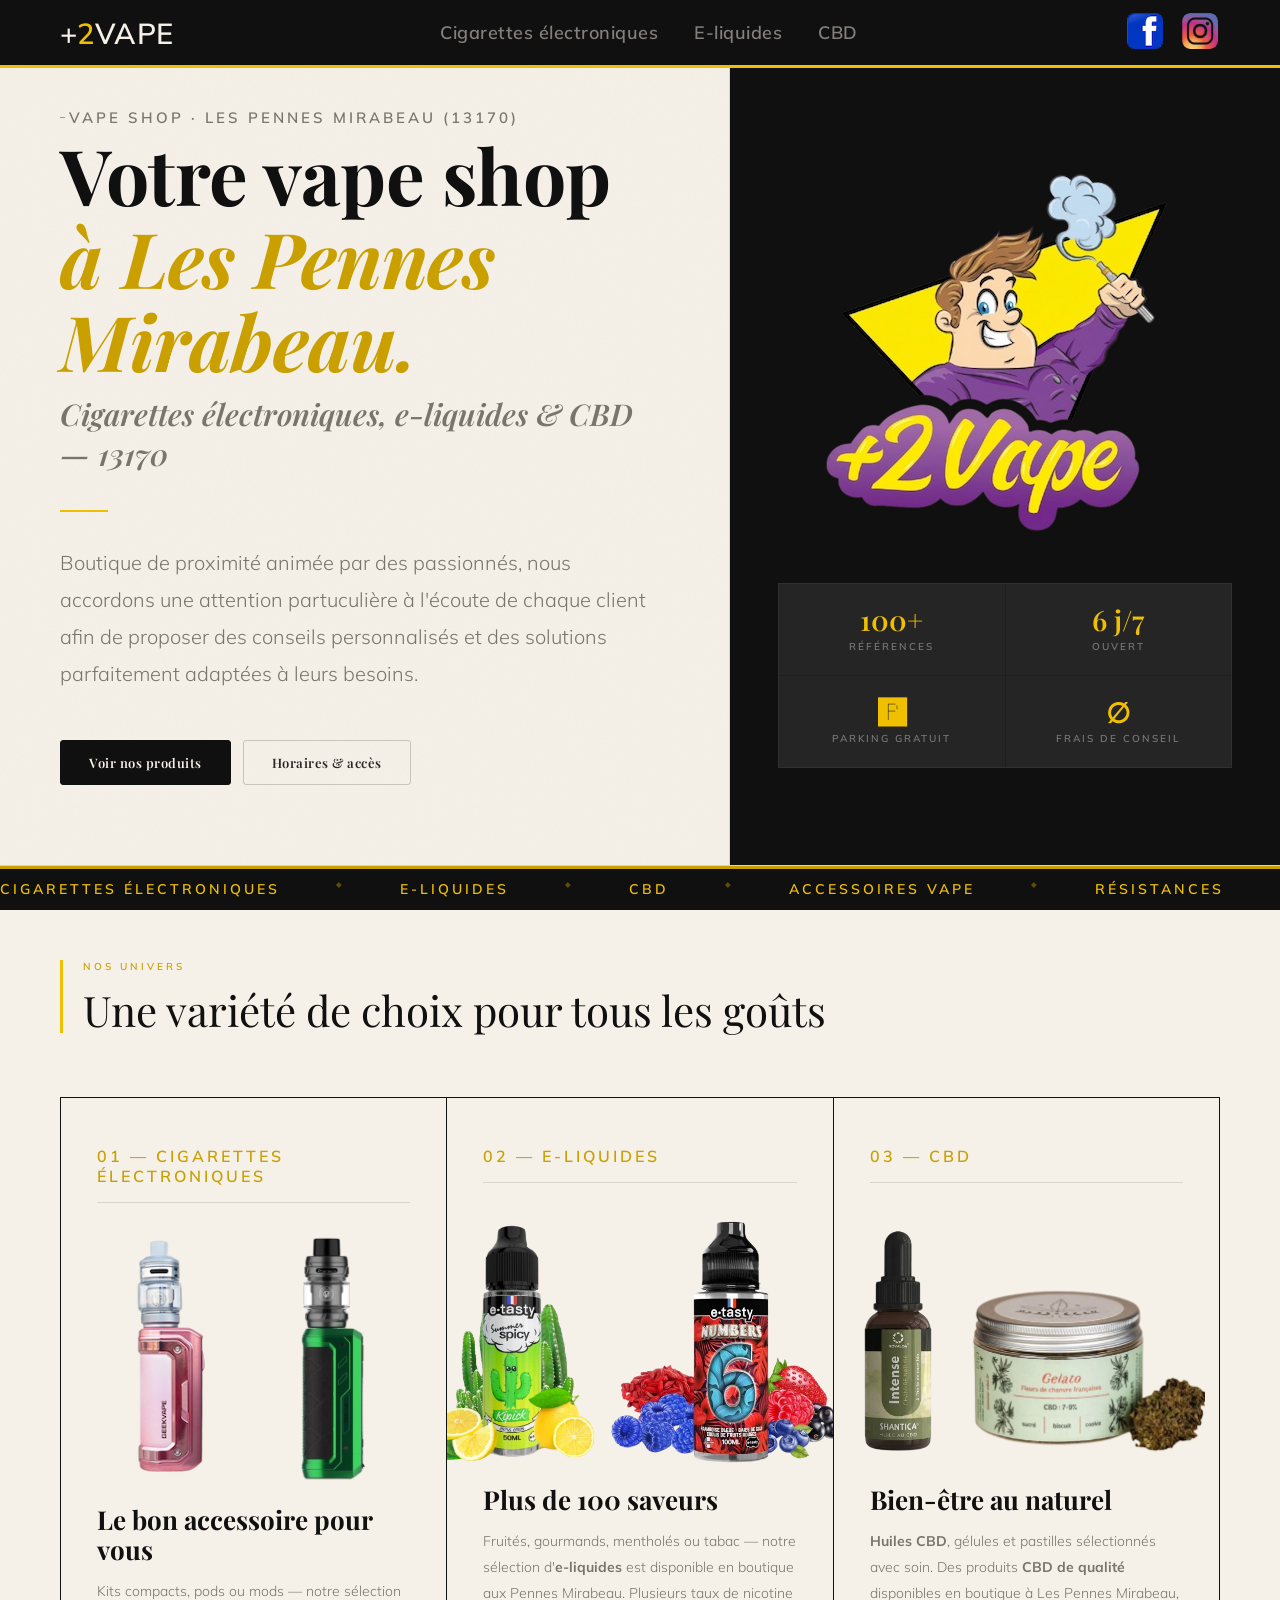
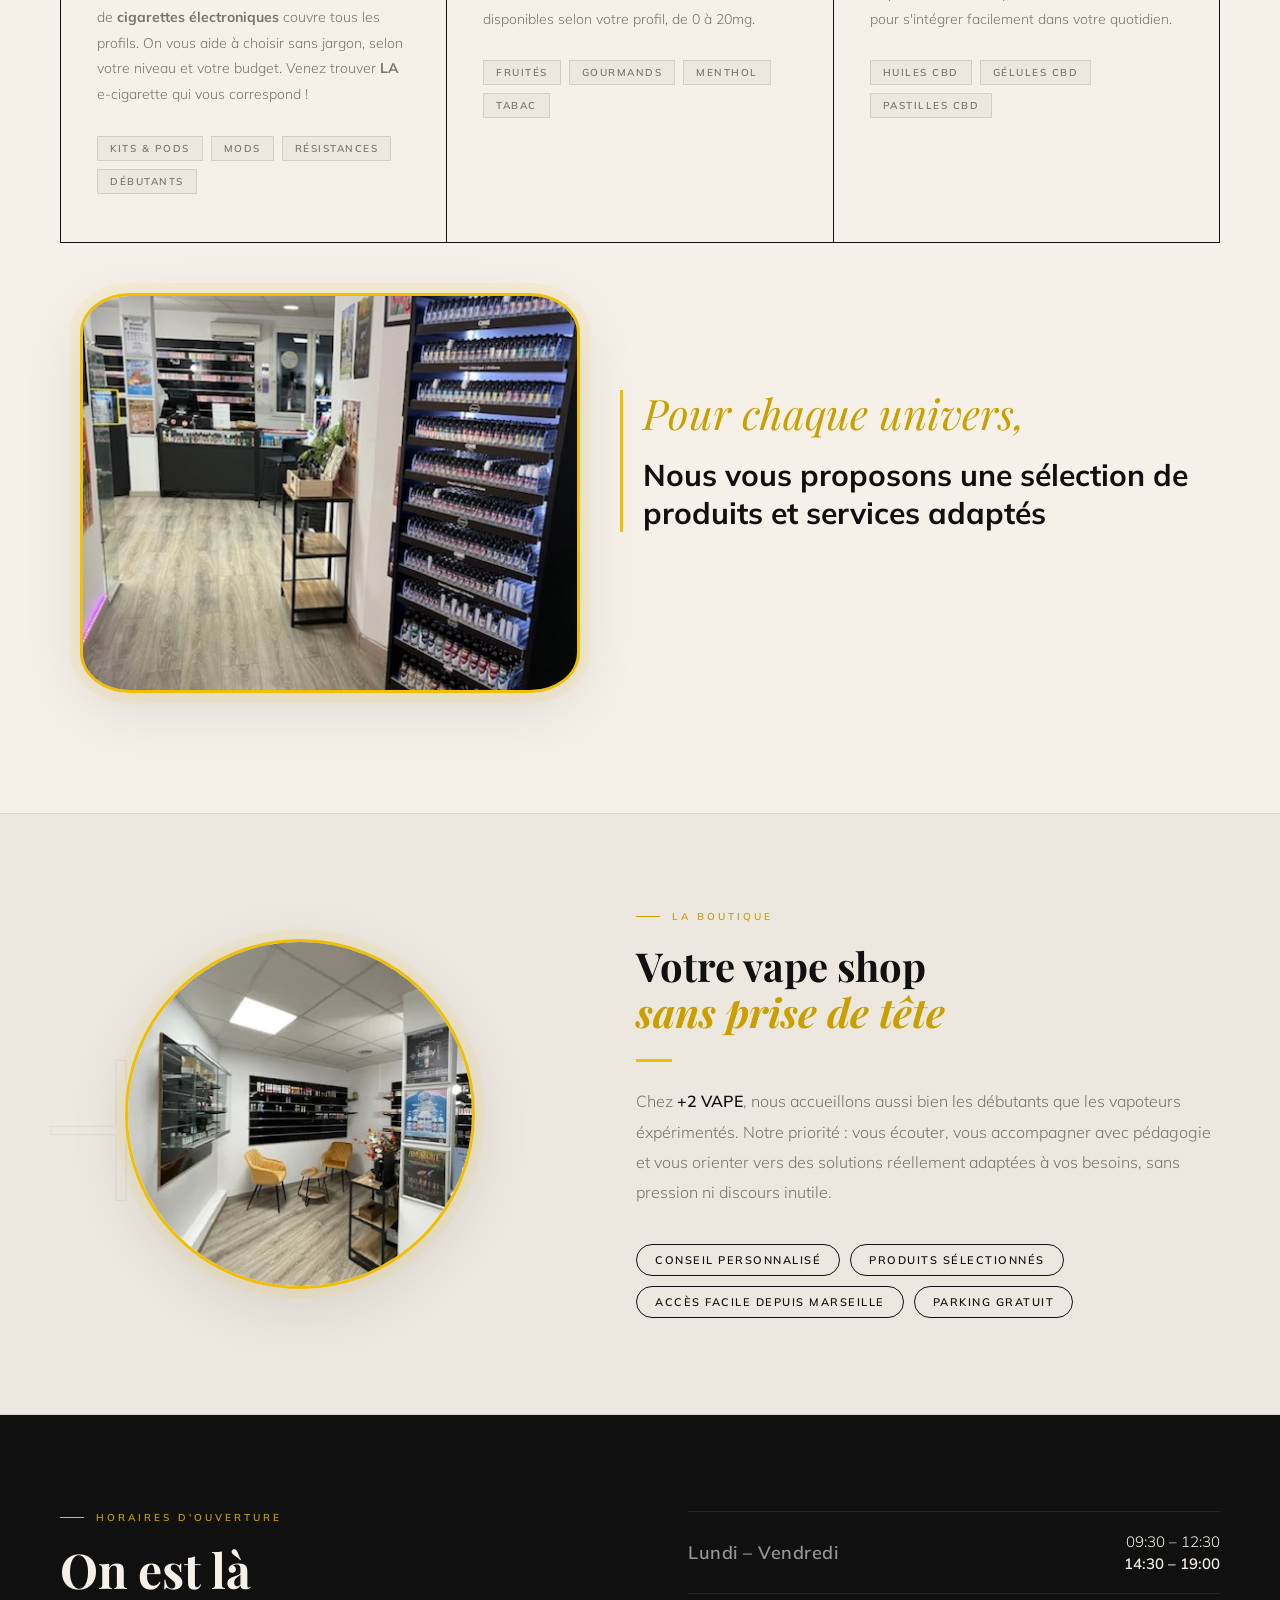
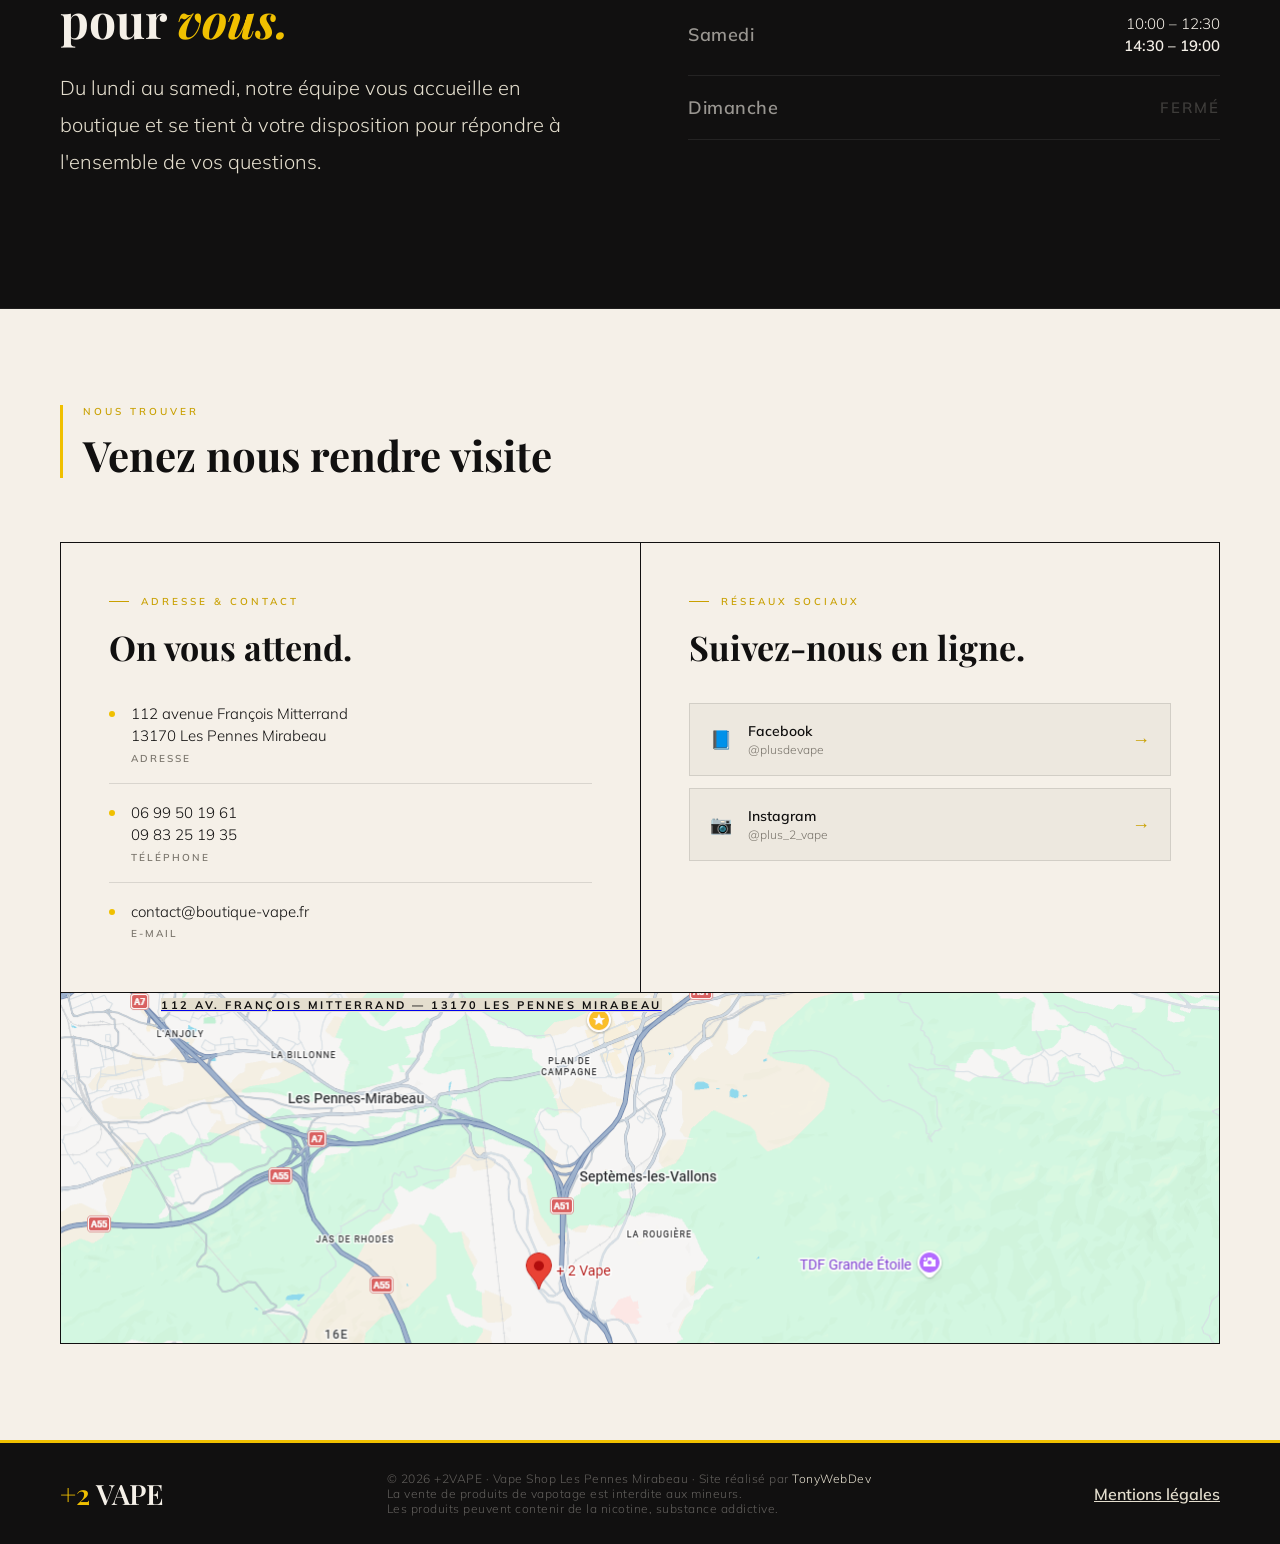
==== commit a9c76e5f: "amélioration du visuel image" ====
--- a/index.html
+++ b/index.html
@@ -269,7 +269,7 @@
 </head>
 <body>
 
-<!-- AGE GATE -->
+<!-- AGE GATE
 <div id="age-gate">
   <div class="ag-card">
     <div id="age-gate-main">
@@ -309,7 +309,7 @@
     document.getElementById('age-gate-main').classList.add('hide');
     document.getElementById('age-refused').classList.add('show');
   }
-</script>
+</script> -->
 
 <!-- NAV -->
 <!-- aria-label pour l'accessibilité et les crawlers -->
@@ -429,7 +429,7 @@
         <img src="/kit-armour-ultra-vaporesso-removebg-preview.png" alt="Kit Vaporesso cigarette électronique 13170" width="120" height="100">
       </div>
       <!-- H3 avec mot-clé -->
-      <h3 class="u-name">Le bon device pour vous</h3>
+      <h3 class="u-name">Le bon accessoire pour vous</h3>
       <p class="u-desc">Kits compacts, pods ou mods — notre sélection de <strong>cigarettes électroniques</strong> couvre tous les profils. On vous aide à choisir sans jargon, selon votre niveau et votre budget. Venez trouver <strong> LA </strong> e-cigarette qui vous correspond !
       <div class="u-tags">
         <span class="tag">Kits & pods</span>
@@ -462,8 +462,8 @@
       <div class="u-top-bar"></div>
       <span class="u-num">03 — CBD</span>
       <div class="u-icon">
-        <img src="/Gemini_Generated_Image_ro94xjro94xjro94-removebg-preview.png" alt="Produits CBD Les Pennes Mirabeau 13170" width="120" height="120">
-        <img src="/WhatsApp_Image_2026-03-17_at_09.56.26-removebg-preview.png" alt="Huiles CBD vape shop 13" width="120" height="120">
+        <img src="/Gemini_Generated_Image_ro94xjro94xjro94-removebg-preview.png" alt="Produits CBD Les Pennes Mirabeau 13170" width="120" height="280">
+        <img src="/WhatsApp_Image_2026-03-17_at_09.56.26-removebg-preview.png" alt="Huiles CBD vape shop 13" width="120" height="280">
       </div>
       <h3 class="u-name">Bien-être au naturel</h3>
       <p class="u-desc"><strong>Huiles CBD</strong>, gélules et pastilles sélectionnés avec soin. Des produits <strong>CBD de qualité</strong> disponibles en boutique à Les Pennes Mirabeau, pour s'intégrer facilement dans votre quotidien.</p>
@@ -579,7 +579,8 @@
           <div class="ci-bullet"></div>
           <div>
             <!-- Tel cliquable = important mobile SEO -->
-            <div class="ci-val"><a href="tel:+33699501961" itemprop="telephone" aria-label="Appeler +2 VAPE">09 83 25 19 35</a></div>
+            <div class="ci-val"><a href="tel:+33699501961" itemprop="telephone" aria-label="Appeler +2 VAPE">06 99 50 19 61</a></div>
+            <div class="ci-val"><a href="tel:+33983251935" itemprop="telephone" aria-label="Appeler +2 VAPE">09 83 25 19 35</a></div>
             <div class="ci-lbl">Téléphone</div>
           </div>
         </div>
--- a/style.css
+++ b/style.css
@@ -329,13 +329,18 @@
   color: var(--yellow2); margin-bottom: 32px; display: block;
   border-bottom: 1px solid var(--border); padding-bottom: 16px;
 }
-.u-icon{
-display: flex;
-flex-direction: row;
-justify-content: center;
-}
-.u-icon img{
-  height: 220px;gap:150px;justify-content: space-evenly; margin-bottom: 20px;
+.u-icon {
+  display: flex;
+  flex-direction: row;
+  justify-content: center;
+  gap: 10px;  /* Espacement entre images */
+  margin-bottom: 20px;
+}
+
+.u-icon img {
+  width: 250px;
+  height: 250px;
+  object-fit: contain;  /* ⭐ CLÉ : proportions respectées */
 }
 .u-name {
   font-family: 'Playfair Display'; font-size: 26px;
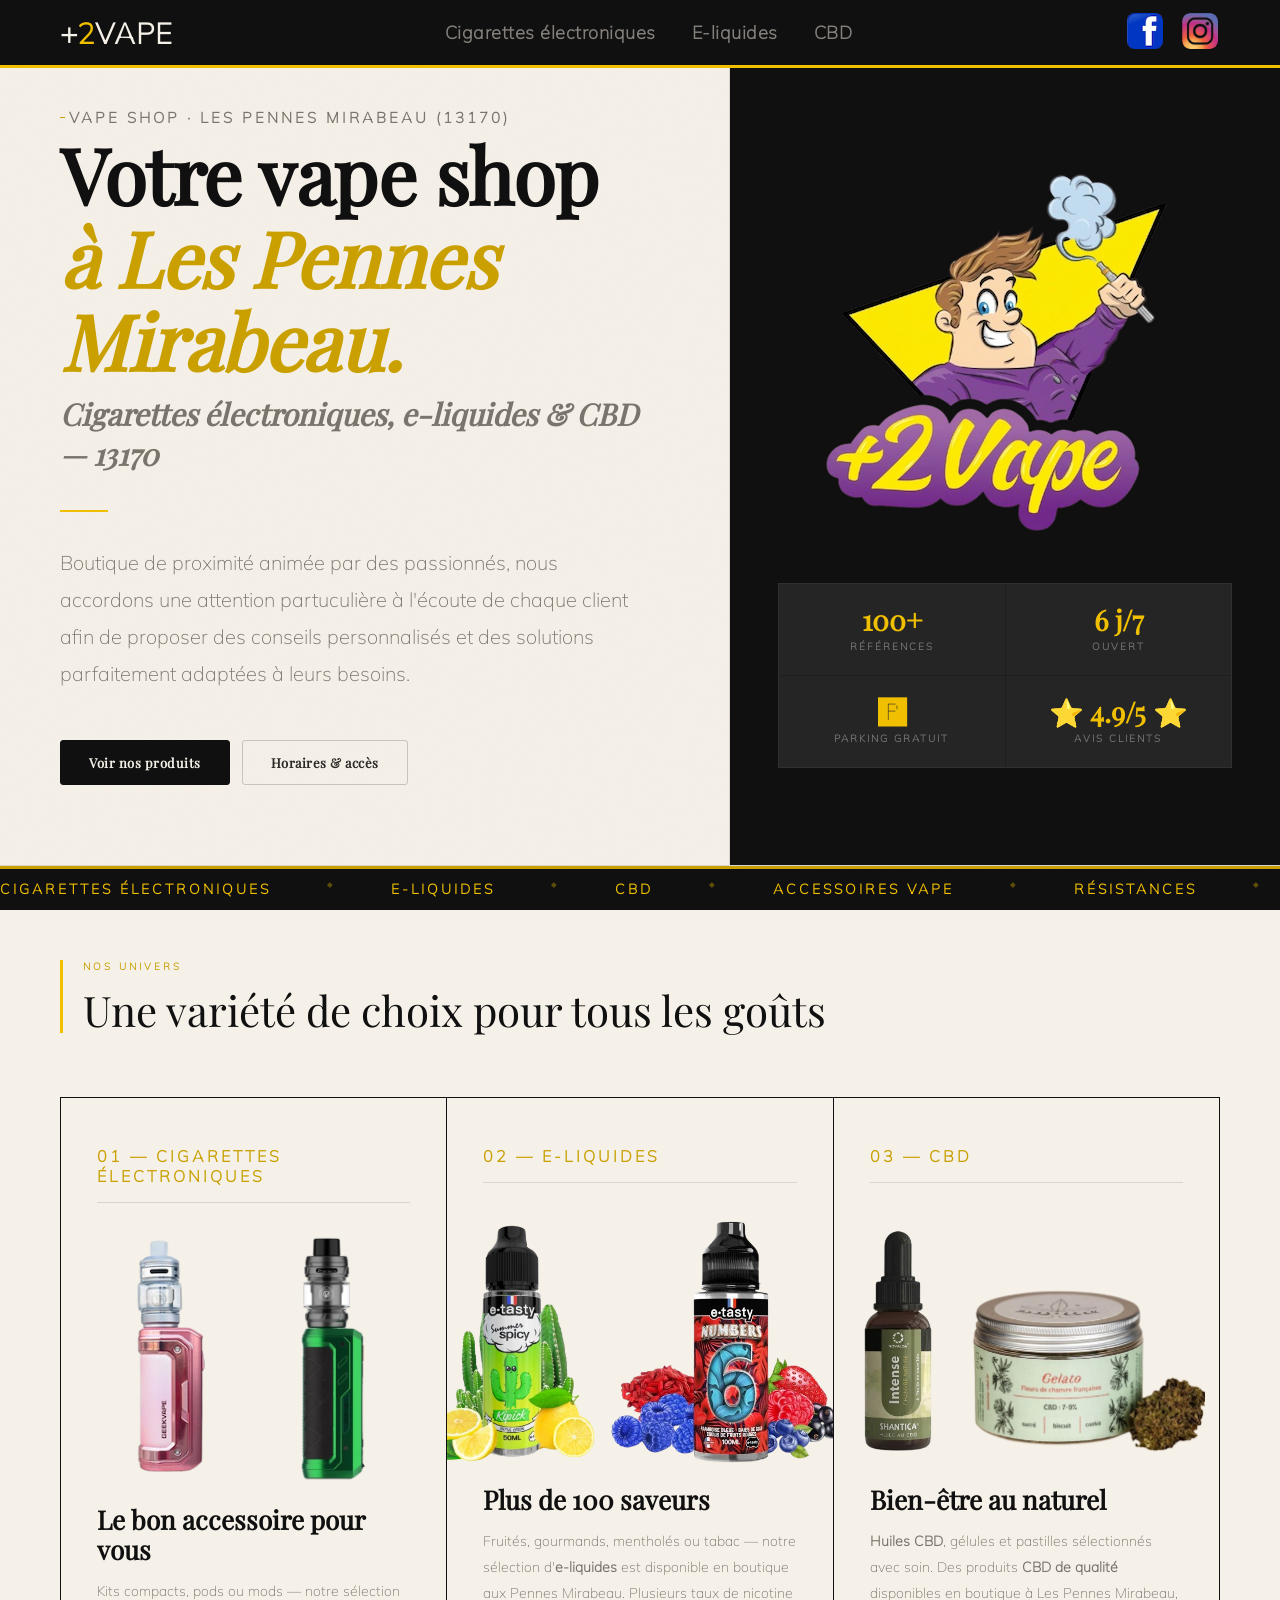
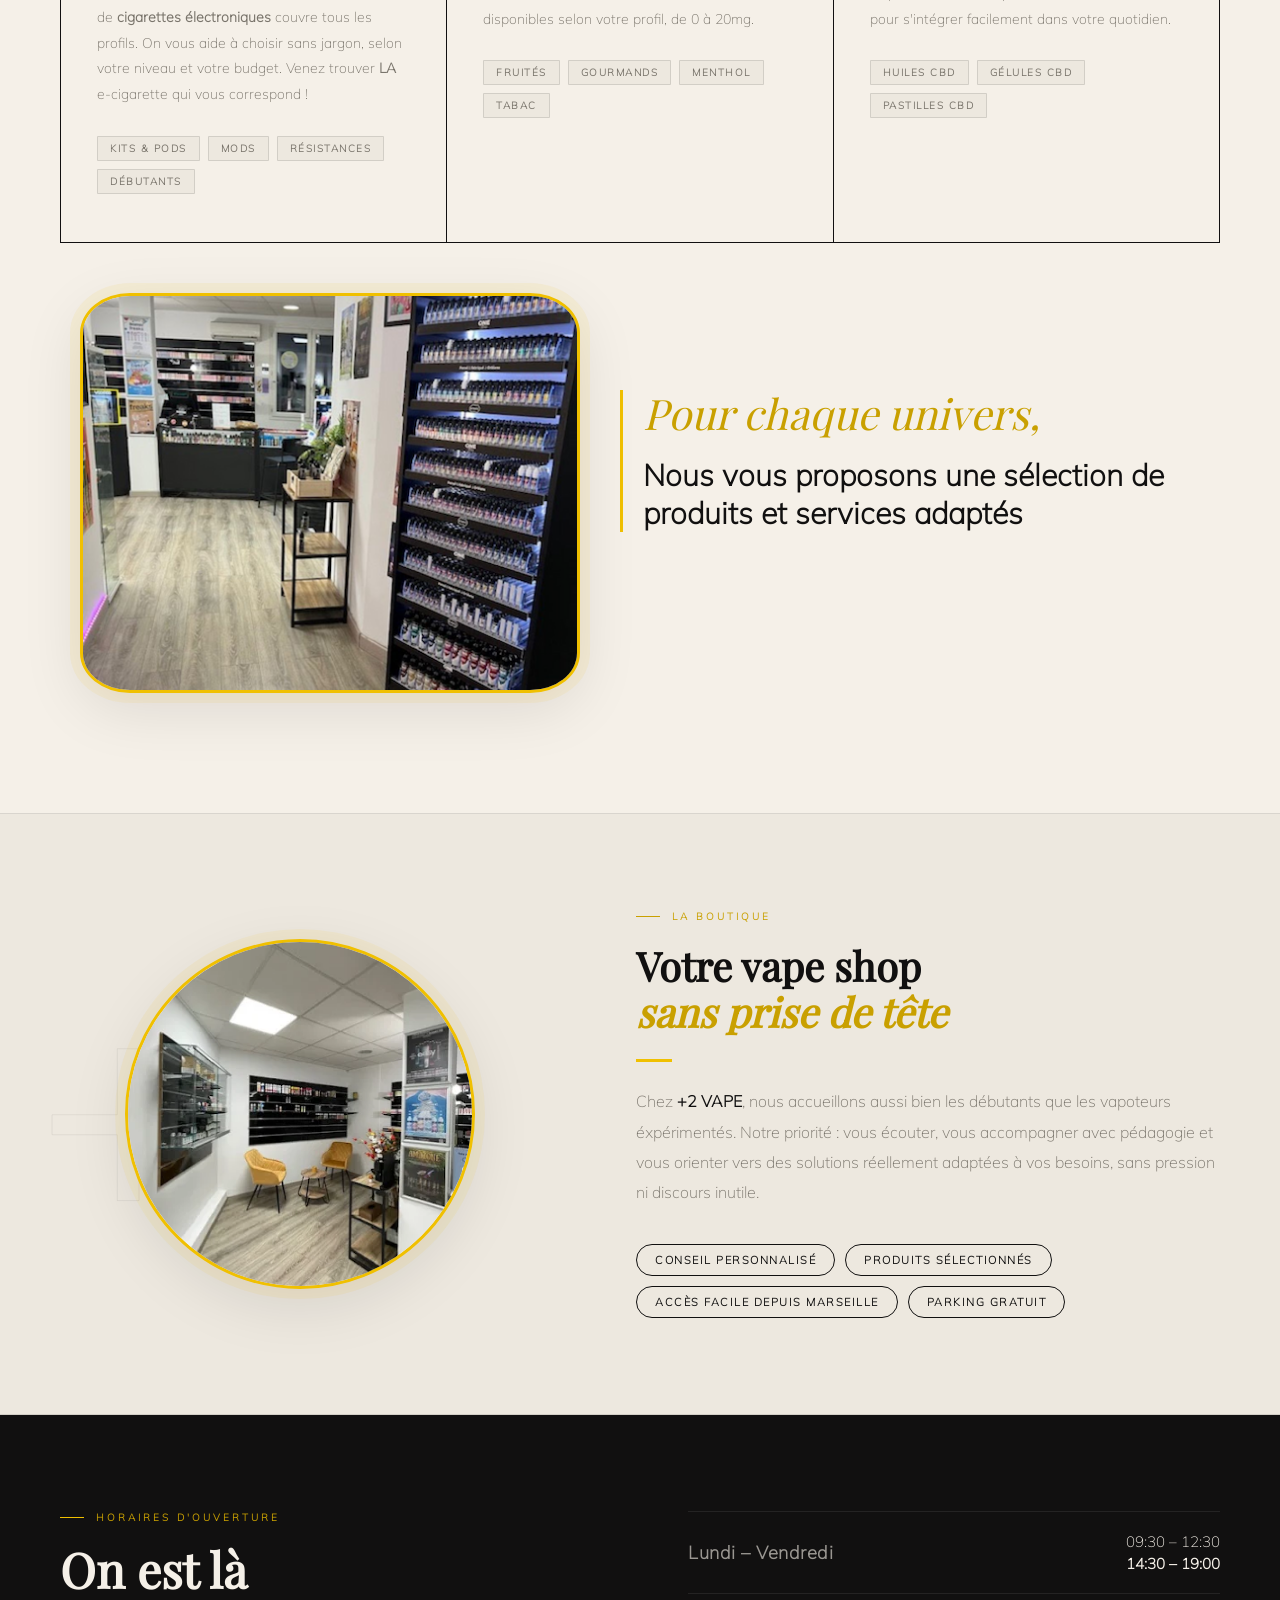
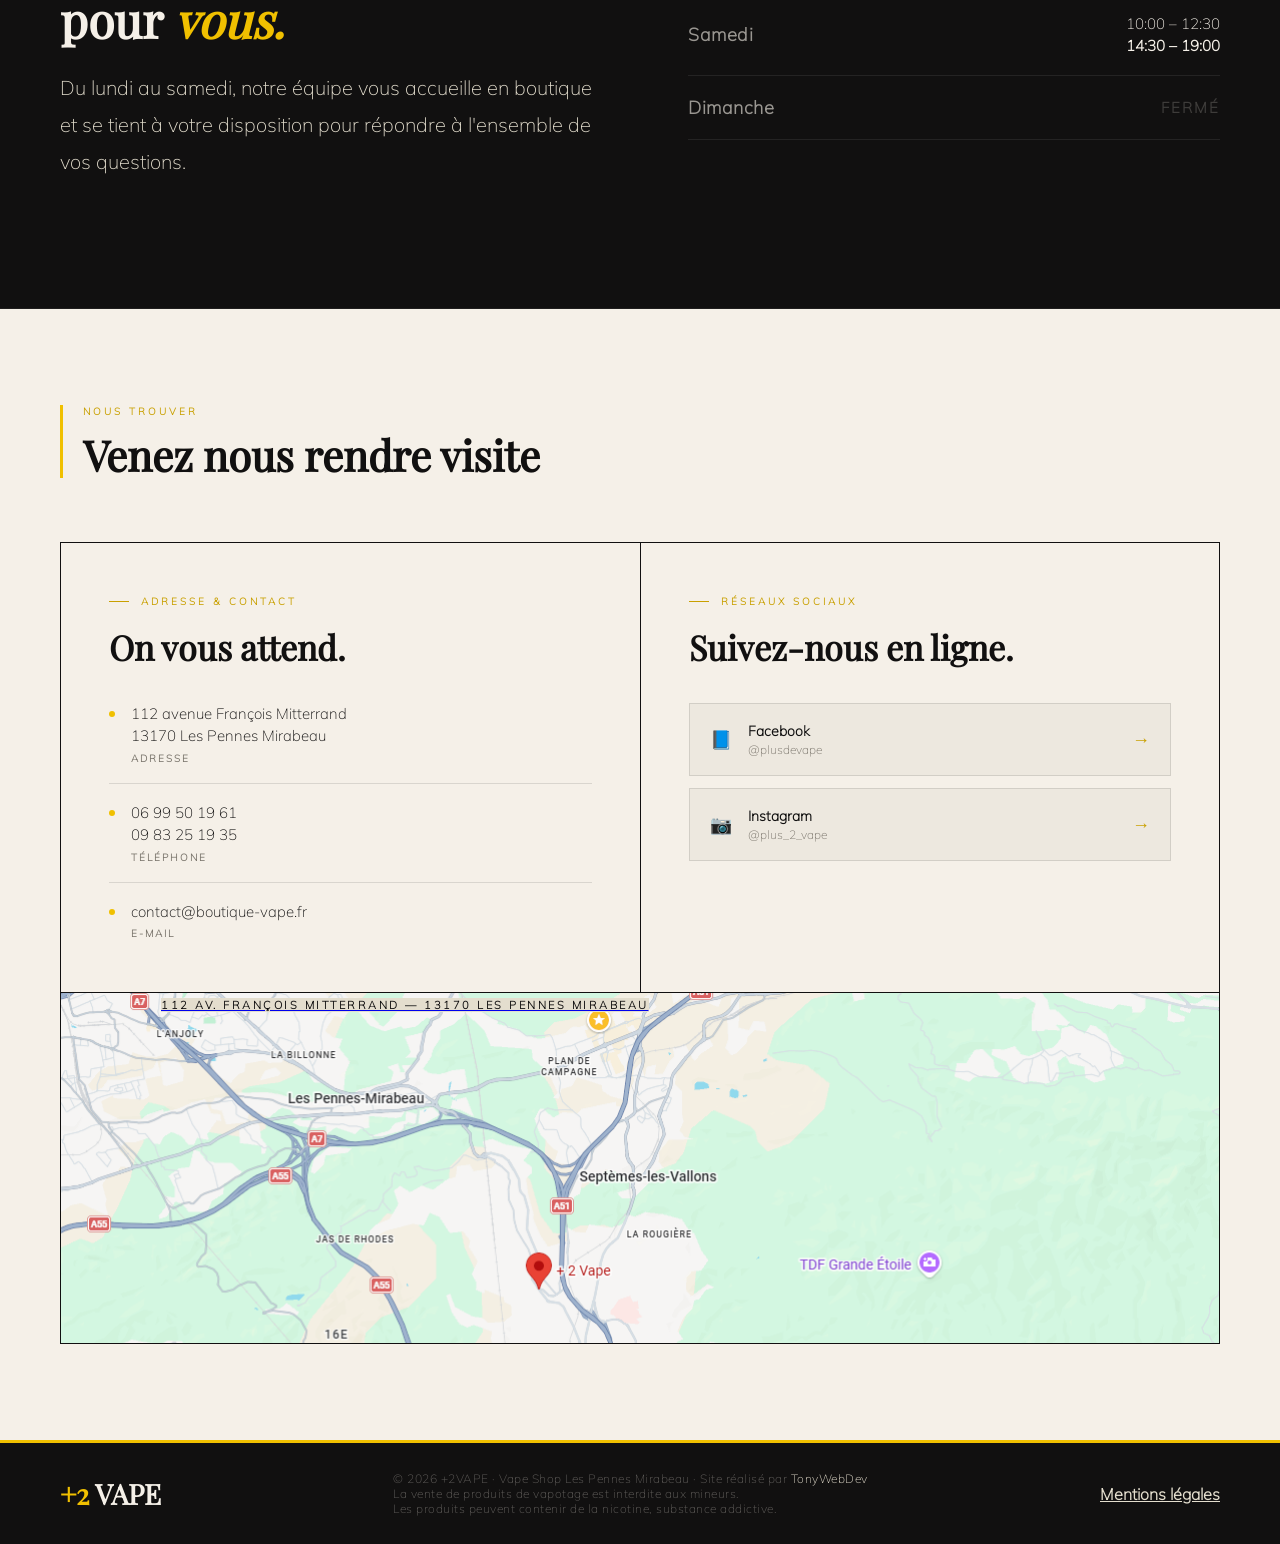
==== commit f28b02f1: "amelioration vitesse du site" ====
--- a/index.html
+++ b/index.html
@@ -9,7 +9,7 @@
      SEO PRIMAIRE
 ══════════════════════════════════════════ -->
 <title>+2 VAPE — Vape Shop & CBD · Les Pennes Mirabeau (13170) | Cigarettes Électroniques</title>
-<meta name="description" content="Vape shop à Les Pennes Mirabeau (13170). Cigarettes électroniques, e-liquides, pods, mods et CBD. Conseil gratuit par des passionnés. Parking gratuit. Ouvert 6j/7. Près de Marseille, Vitrolles et Aix-en-Provence.">
+<meta name="description" content="Vape shop à Les Pennes Mirabeau (13170). Cigarettes électroniques, e-liquides, pods, mods et CBD. Conseil gratuit par des passionnés. Parking gratuit. Ouvert 6j/7. Près de Marseille, Vitrolles, Plan de campagne et Aix-en-Provence.">
 <meta name="keywords" content="vape shop les pennes mirabeau, cigarette électronique les pennes mirabeau, e-liquide 13170, CBD les pennes mirabeau, vapotage marseille nord, boutique vape 13, pod mod 13170, arrêter de fumer les pennes mirabeau, vapestore provence, vape shop vitrolles, vape shop aix en provence, cigarette electronique pas cher marseille">
 
 <!-- ══════════════════════════════════════════
@@ -34,7 +34,23 @@
 <meta property="og:image:width" content="1200">
 <meta property="og:image:height" content="630">
 <meta property="og:image:alt" content="Logo +2 VAPE - Vape Shop Les Pennes Mirabeau">
-
+<!-- FACEBOOK & INSTAGRAM OPEN GRAPH -->
+<meta property="og:type" content="website">
+<meta property="og:locale" content="fr_FR">
+<meta property="og:site_name" content="+2 VAPE">
+<meta property="og:title" content="+2 VAPE — Vape Shop Les Pennes Mirabeau (13170) | E-cig & CBD">
+<meta property="og:description" content="🧡 Cigarettes électroniques, e-liquides, pods, mods & CBD. Conseil gratuit. Ouvert 6j/7. Parking gratuit.">
+<meta property="og:url" content="https://www.plus2vape.com/">
+<meta property="og:image" content="https://www.plus2vape.com/og-image-facebook.jpg">
+<meta property="og:image:width" content="1200">
+<meta property="og:image:height" content="630">
+<meta property="og:image:alt" content="Vape Shop +2 VAPE - Cigarettes électroniques Les Pennes Mirabeau">
+
+<!-- TWITTER -->
+<meta name="twitter:card" content="summary_large_image">
+<meta name="twitter:title" content="+2 VAPE — Vape Shop Les Pennes Mirabeau">
+<meta name="twitter:description" content="E-cigarettes, e-liquides, CBD. Ouvert 6j/7.">
+<meta name="twitter:image" content="https://www.plus2vape.com/og-image-facebook.jpg">
 <!-- ══════════════════════════════════════════
      TWITTER CARD
 ══════════════════════════════════════════ -->
@@ -42,11 +58,10 @@
 <meta name="twitter:title" content="+2 VAPE — Vape Shop & CBD · Les Pennes Mirabeau">
 <meta name="twitter:description" content="Cigarettes électroniques, e-liquides, CBD. Conseil gratuit. Ouvert 6j/7. Les Pennes Mirabeau (13170).">
 <meta name="twitter:image" content="https://www.plus2vape.com/image-removebg-preview.png">
-
+<link rel="preload" href="font.woff2" as="font" type="font/woff2" crossorigin>
+<link rel="preload" as="image" href="IMG_3264-1.jpg">
 <!-- ══════════════════════════════════════════
      SCHEMA.ORG — LocalBusiness (JSON-LD)
-     👉 C'est le plus important pour Google Maps
-        et le référencement local
 ══════════════════════════════════════════ -->
 <script type="application/ld+json">
 {
@@ -159,6 +174,10 @@
       "@type": "City",
       "name": "Vitrolles"
     },
+        {
+      "@type": "City",
+      "name": "Plande campagne"
+    },
     {
       "@type": "City",
       "name": "Marseille"
@@ -213,7 +232,6 @@
 
 <!-- ══════════════════════════════════════════
      SCHEMA.ORG — FAQ
-     (génère des rich snippets dans Google)
 ══════════════════════════════════════════ -->
 <script type="application/ld+json">
 {
@@ -264,7 +282,7 @@
 }
 </script>
 
-<link href="https://fonts.googleapis.com/css2?family=Playfair+Display:ital,wght@0,400;0,700;1,400&family=Mulish:wght@300;400;600&display=swap" rel="stylesheet">
+<!-- <link href="https://fonts.googleapis.com/css2?family=Playfair+Display:wght@400;700&family=Mulish:wght@400;600&display=swap" rel="stylesheet"> -->
 <link rel="stylesheet" href="style.css">
 </head>
 <body>
@@ -354,7 +372,15 @@
       Boutique de proximité animée par des passionnés, nous accordons une attention partuculière à l'écoute de chaque client afin de proposer des conseils personnalisés et des solutions parfaitement adaptées à leurs besoins.
     </p>
     <div class="hero-boutique">          
-      <img src="IMG_3264-1.jpg" alt="Intérieur boutique +2 VAPE - Vape shop Les Pennes Mirabeau 13170" width="600" height="400"> 
+      <img 
+  src="IMG_3264-1.jpg"
+  alt="Intérieur boutique +2 VAPE - Vape shop Les Pennes Mirabeau 13170"
+  width="600"
+  height="400"
+  loading="eager"
+  fetchpriority="high"
+  decoding="async"
+>
     </div>   
     <div class="hero-btns">
       <a class="btn btn-ink" href="#univers">Voir nos produits</a>
@@ -378,9 +404,9 @@
         <div class="h-stat-val">🅿</div>
         <div class="h-stat-lbl">Parking gratuit</div>
       </div>
-      <div class="h-stat">
-        <div class="h-stat-val">∅</div>
-        <div class="h-stat-lbl">Frais de conseil</div>
+<div class="h-stat">
+        <div class="h-stat-val">⭐ 4.9/5 ⭐</div>
+        <div class="h-stat-lbl">Avis clients</div>
       </div>
     </div>
   </div>
@@ -443,9 +469,9 @@
     <article class="u-card" aria-label="E-liquides vape Les Pennes Mirabeau">
       <div class="u-top-bar"></div>
       <span class="u-num">02 — E-Liquides</span>
-      <div class="u-icon">
-        <img src="/WhatsApp_Image_2026-03-17_at_09.50.32-removebg-preview (1).png" alt="E-liquide fruité vape shop 13170" width="150" height="160">
-        <img src="/numbers-6-e-tasty-removebg-preview.png" alt="E-liquide E-Tasty Les Pennes Mirabeau" width="180" height="160">
+      <div class="v-icon">
+        <img src="/WhatsApp_Image_2026-03-17_at_09.50.32-removebg-preview (1).png" alt="E-liquide fruité vape shop 13170" width="120" height="120">
+        <img src="/numbers-6-e-tasty-removebg-preview.png" alt="E-liquide E-Tasty Les Pennes Mirabeau" width="120" height="120">
       </div>
       <h3 class="u-name">Plus de 100 saveurs</h3>
       <p class="u-desc">Fruités, gourmands, mentholés ou tabac — notre sélection d'<strong>e-liquides</strong> est disponible en boutique aux Pennes Mirabeau. Plusieurs taux de nicotine disponibles selon votre profil, de 0 à 20mg.</p>
--- a/style.css
+++ b/style.css
@@ -1,4 +1,3 @@
-
 /* ─── RESET ───────────────────────────────── */
 *, *::before, *::after { margin: 0; padding: 0; box-sizing: border-box; }
 html { scroll-behavior: smooth; font-size: 16px; }
@@ -17,7 +16,6 @@
   --border:  rgba(17,16,16,0.12);
   --border2: rgba(17,16,16,0.06);
 }
-
 body {
   background: var(--cream);
   color: var(--ink);
@@ -38,7 +36,20 @@
   background-image: url("data:image/svg+xml,%3Csvg xmlns='http://www.w3.org/2000/svg' width='400' height='400'%3E%3Cfilter id='n'%3E%3CfeTurbulence type='fractalNoise' baseFrequency='0.65' numOctaves='3' stitchTiles='stitch'/%3E%3C/filter%3E%3Crect width='400' height='400' filter='url(%23n)' opacity='0.035'/%3E%3C/svg%3E");
 }
 body > * { position: relative; }
-
+@font-face {
+  font-family: 'Playfair Display';
+  src: url('/fonts/PlayfairDisplay-Regular.woff2') format('woff2');
+  font-weight: 400;
+  font-style: normal;
+  font-display: swap;
+}
+@font-face {
+  font-family: 'Mulish';
+  src: url('/fonts/Mulish-ExtraLight.woff2') format('woff2');
+  font-weight: 400;
+  font-style: normal;
+  font-display: swap;
+}
 /* ════════════════════════════════════════════
    NAV
 ════════════════════════════════════════════ */
@@ -342,6 +353,19 @@
   height: 250px;
   object-fit: contain;  /* ⭐ CLÉ : proportions respectées */
 }
+.v-icon {
+  display: flex;
+  flex-direction: row;
+  justify-content: center;
+  gap: 10px;  /* Espacement entre images */
+  margin-bottom: 20px;
+}
+
+.v-icon img {
+  width: 250px;
+  height: 250px;
+  object-fit: contain;  /* ⭐ CLÉ : proportions respectées */
+}
 .u-name {
   font-family: 'Playfair Display'; font-size: 26px;
   color: var(--ink); margin-bottom: 14px; line-height: 1.15;
@@ -794,7 +818,19 @@
   .univers-grid .u-card:last-child {
     grid-column: 1 / -1;
   }
-
+.v-icon {
+  display: flex;
+  flex-direction: row;
+  justify-content: center;
+  gap: 10px;  /* Espacement entre images */
+  margin-bottom: 20px;
+}
+
+.v-icon img {
+  width: 200px;
+  height: 20px;
+  object-fit: contain;  /* ⭐ CLÉ : proportions respectées */
+}
   /* ABOUT */
   .about {
     padding: 72px 32px;
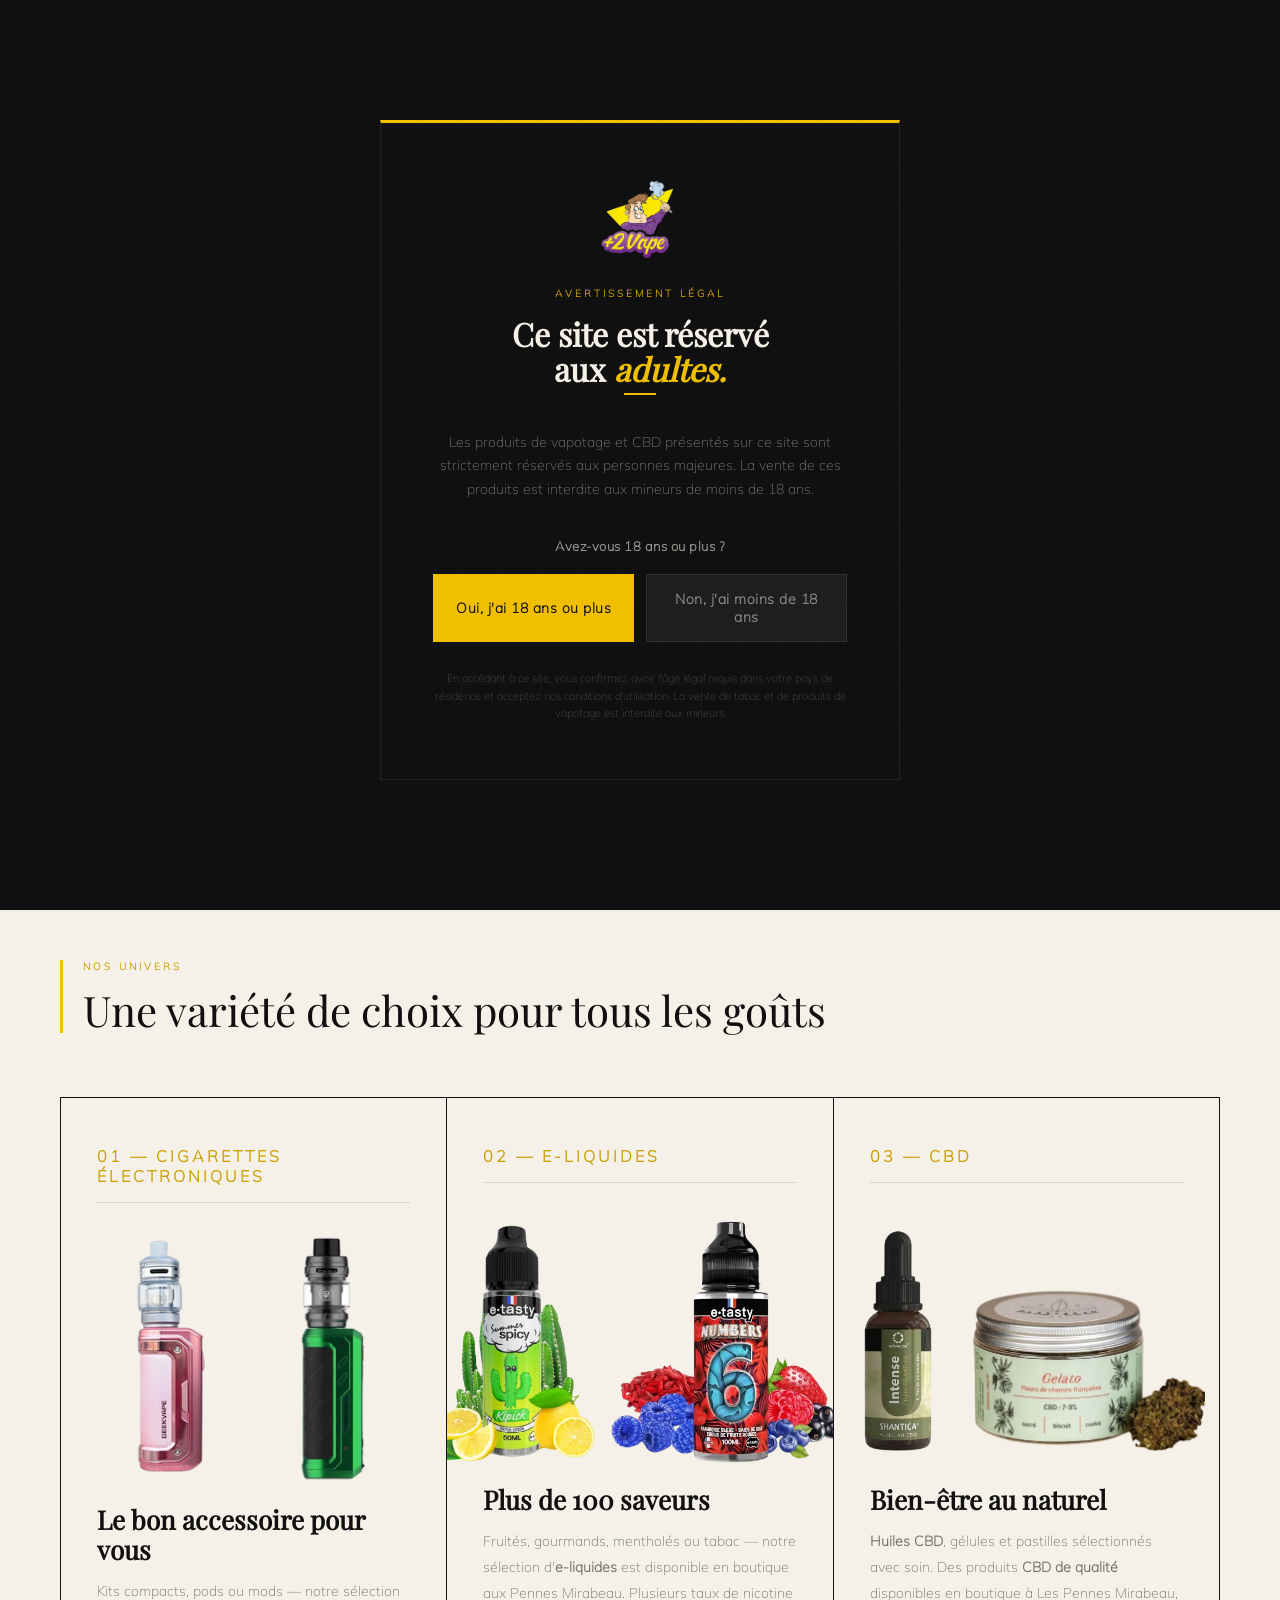
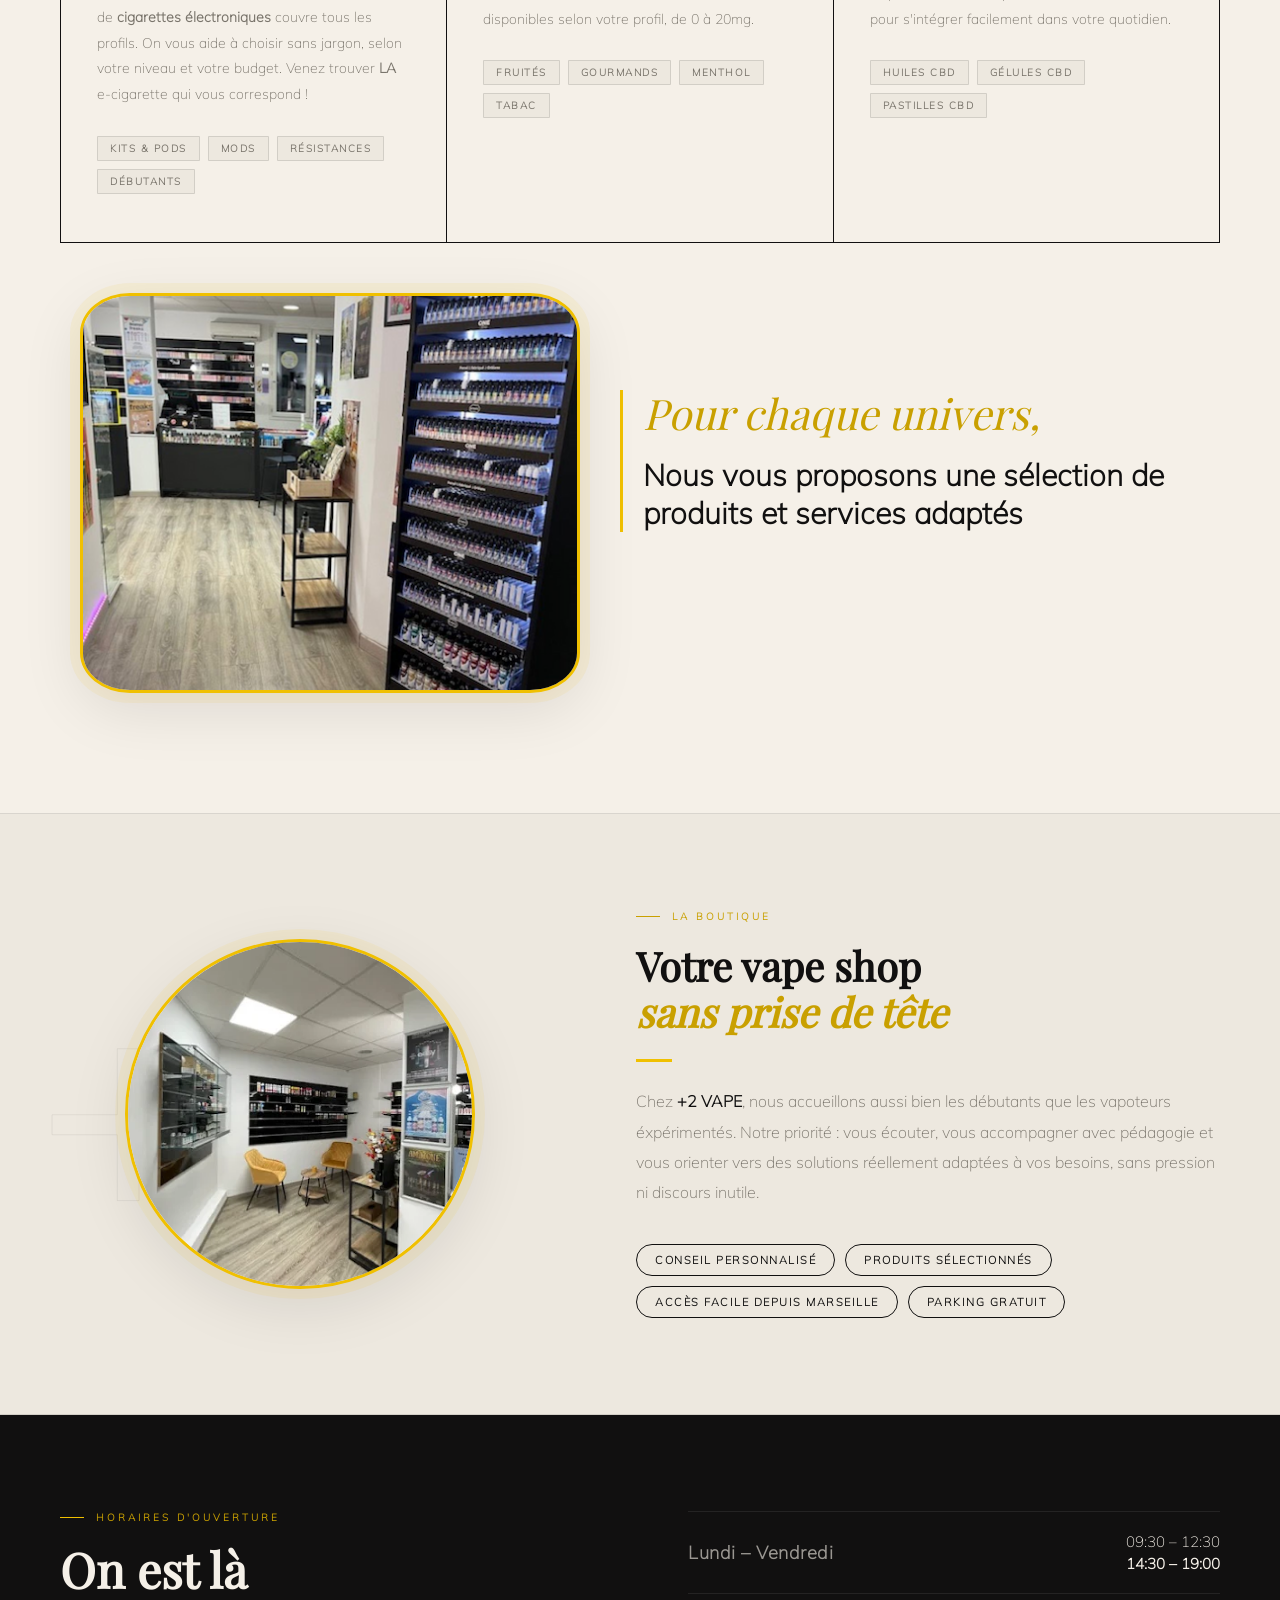
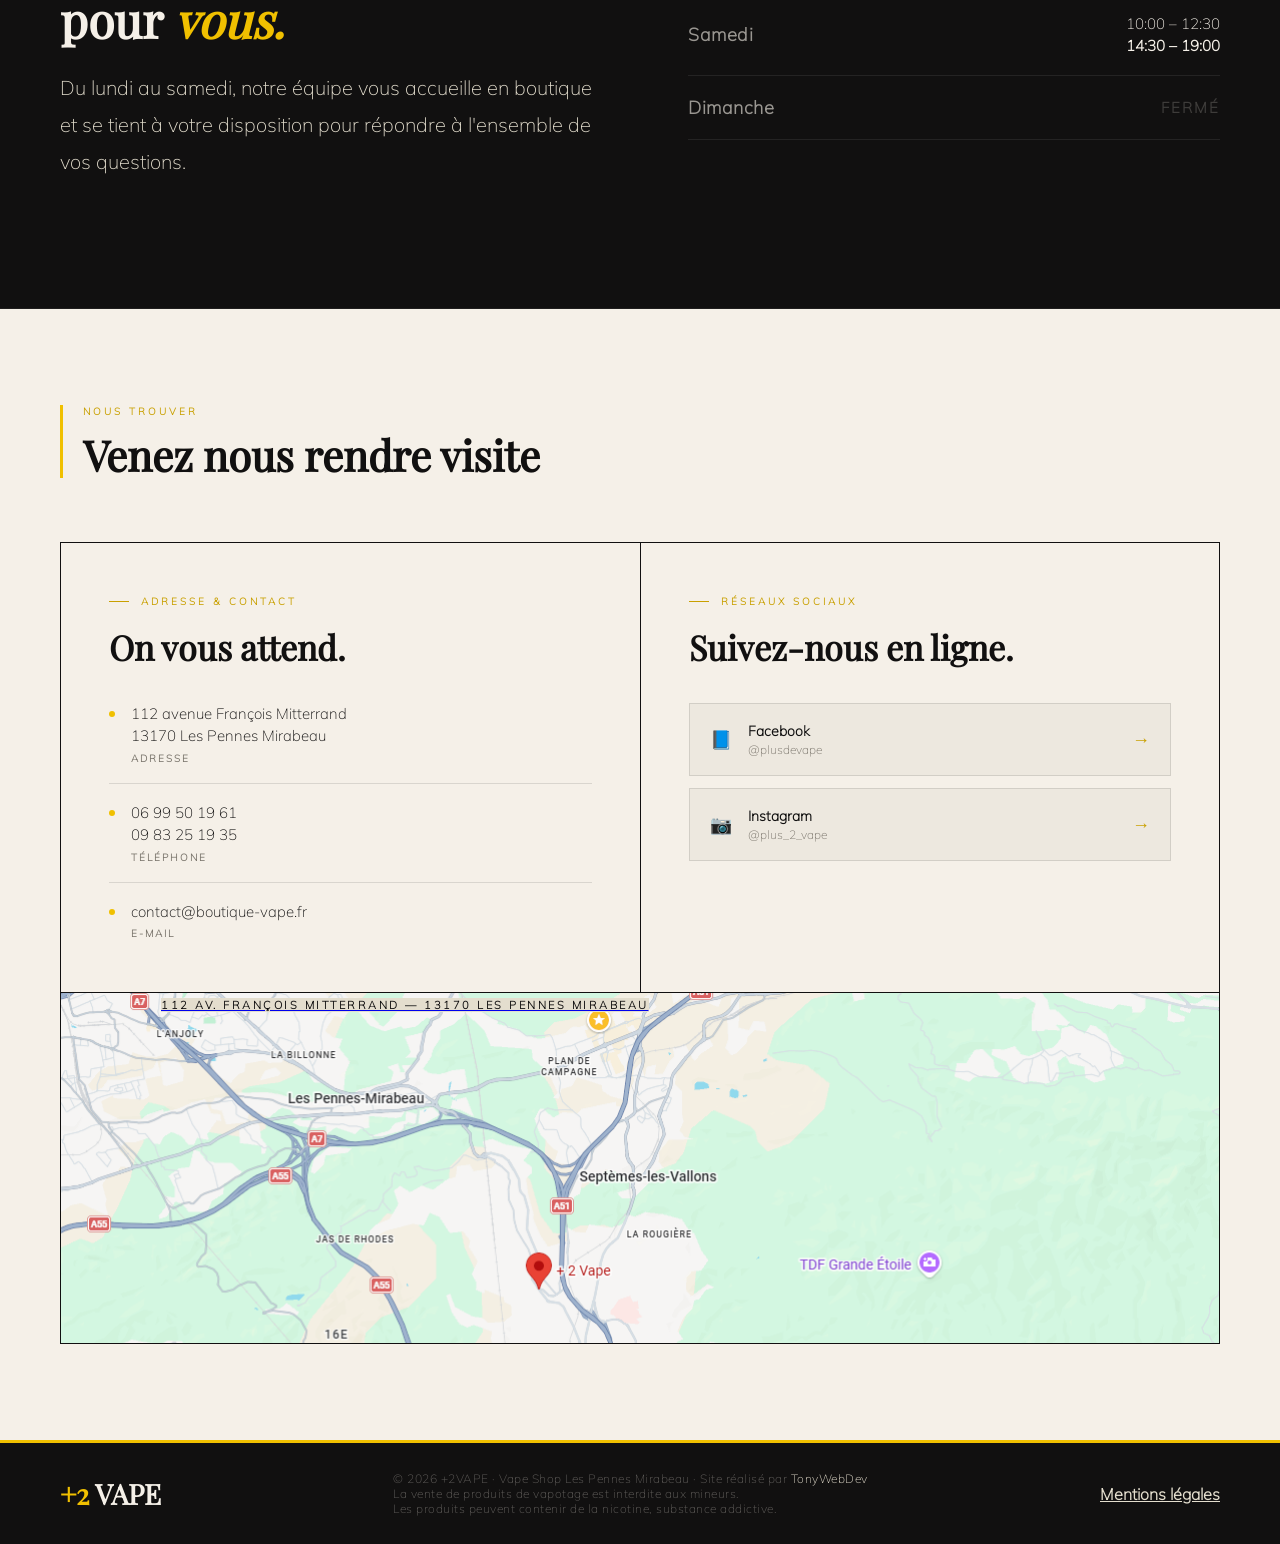
==== commit 3c28ee6b: "amelioration vitesse du site" ====
--- a/index.html
+++ b/index.html
@@ -281,13 +281,11 @@
   ]
 }
 </script>
-
-<!-- <link href="https://fonts.googleapis.com/css2?family=Playfair+Display:wght@400;700&family=Mulish:wght@400;600&display=swap" rel="stylesheet"> -->
 <link rel="stylesheet" href="style.css">
 </head>
 <body>
 
-<!-- AGE GATE
+
 <div id="age-gate">
   <div class="ag-card">
     <div id="age-gate-main">
@@ -327,16 +325,14 @@
     document.getElementById('age-gate-main').classList.add('hide');
     document.getElementById('age-refused').classList.add('show');
   }
-</script> -->
+</script> 
 
 <!-- NAV -->
-<!-- aria-label pour l'accessibilité et les crawlers -->
 <nav class="navbar" aria-label="Navigation principale +2 VAPE">
   <a class="nav-logo" href="/" aria-label="+2 VAPE - Accueil vape shop Les Pennes Mirabeau">
     <span class="nav-logo-name">+<span>2</span>VAPE</span>
   </a>
   <ul class="nav-links">
-    <!-- Ancres avec mots-clés dans les liens -->
     <li><a href="#univers">Cigarettes électroniques</a></li>
     <li><a href="#univers">E-liquides</a></li>
     <li><a href="#univers">CBD</a></li>
@@ -350,24 +346,16 @@
 </nav>
 
 <!-- HERO -->
-<!-- H1 unique avec mots-clés géolocalisés -->
+
 <section class="hero" aria-label="Vape shop +2 VAPE Les Pennes Mirabeau">
   <div class="hero-left">
     <div class="hero-kicker">
       <div class="kicker-line"></div>
-      <!-- Mot-clé local dans le kicker -->
       <span class="kicker-txt">Vape Shop · Les Pennes Mirabeau (13170)</span>
     </div>
-
-    <!-- H1 : mot-clé principal + localisation -->
     <h1 class="hero-h1">Votre vape shop<br><em>à Les Pennes Mirabeau.</em></h1>
-
-    <!-- Sous-titre avec mots-clés secondaires -->
     <p class="hero-sub">Cigarettes électroniques, e-liquides & CBD — 13170</p>
-
     <div class="hero-divider"></div>
-
-    <!-- Texte naturel avec mots-clés longue traîne -->
     <p class="hero-p">
       Boutique de proximité animée par des passionnés, nous accordons une attention partuculière à l'écoute de chaque client afin de proposer des conseils personnalisés et des solutions parfaitement adaptées à leurs besoins.
     </p>
@@ -433,7 +421,6 @@
 </div>
 
 <!-- UNIVERS -->
-<!-- H2 avec mots-clés catégoriels -->
  <div class="title-univers">
    <div class="s-header">
     <p class="s-eyebrow">Nos univers</p>
@@ -575,7 +562,6 @@
 </section>
 
 <!-- CONTACT -->
-<!-- NAP (Name Address Phone) cohérent avec Google Business Profile -->
 <section class="contact" id="contact" aria-label="Contact et accès +2 VAPE Les Pennes Mirabeau">
   <div class="s-header">
     <p class="s-eyebrow">Nous trouver</p>
@@ -591,7 +577,6 @@
         <div class="ci-item">
           <div class="ci-bullet"></div>
           <div>
-            <!-- Adresse exacte = NAP cohérent -->
             <a href="https://maps.app.goo.gl/yL4uoZBYS84Ns5Wk7" target="_blank" rel="noopener" aria-label="Itinéraire vers +2 VAPE Les Pennes Mirabeau">
               <div class="ci-val" itemprop="address" itemscope itemtype="https://schema.org/PostalAddress">
                 <span itemprop="streetAddress">112 avenue François Mitterrand</span><br>
@@ -604,7 +589,6 @@
         <div class="ci-item">
           <div class="ci-bullet"></div>
           <div>
-            <!-- Tel cliquable = important mobile SEO -->
             <div class="ci-val"><a href="tel:+33699501961" itemprop="telephone" aria-label="Appeler +2 VAPE">06 99 50 19 61</a></div>
             <div class="ci-val"><a href="tel:+33983251935" itemprop="telephone" aria-label="Appeler +2 VAPE">09 83 25 19 35</a></div>
             <div class="ci-lbl">Téléphone</div>
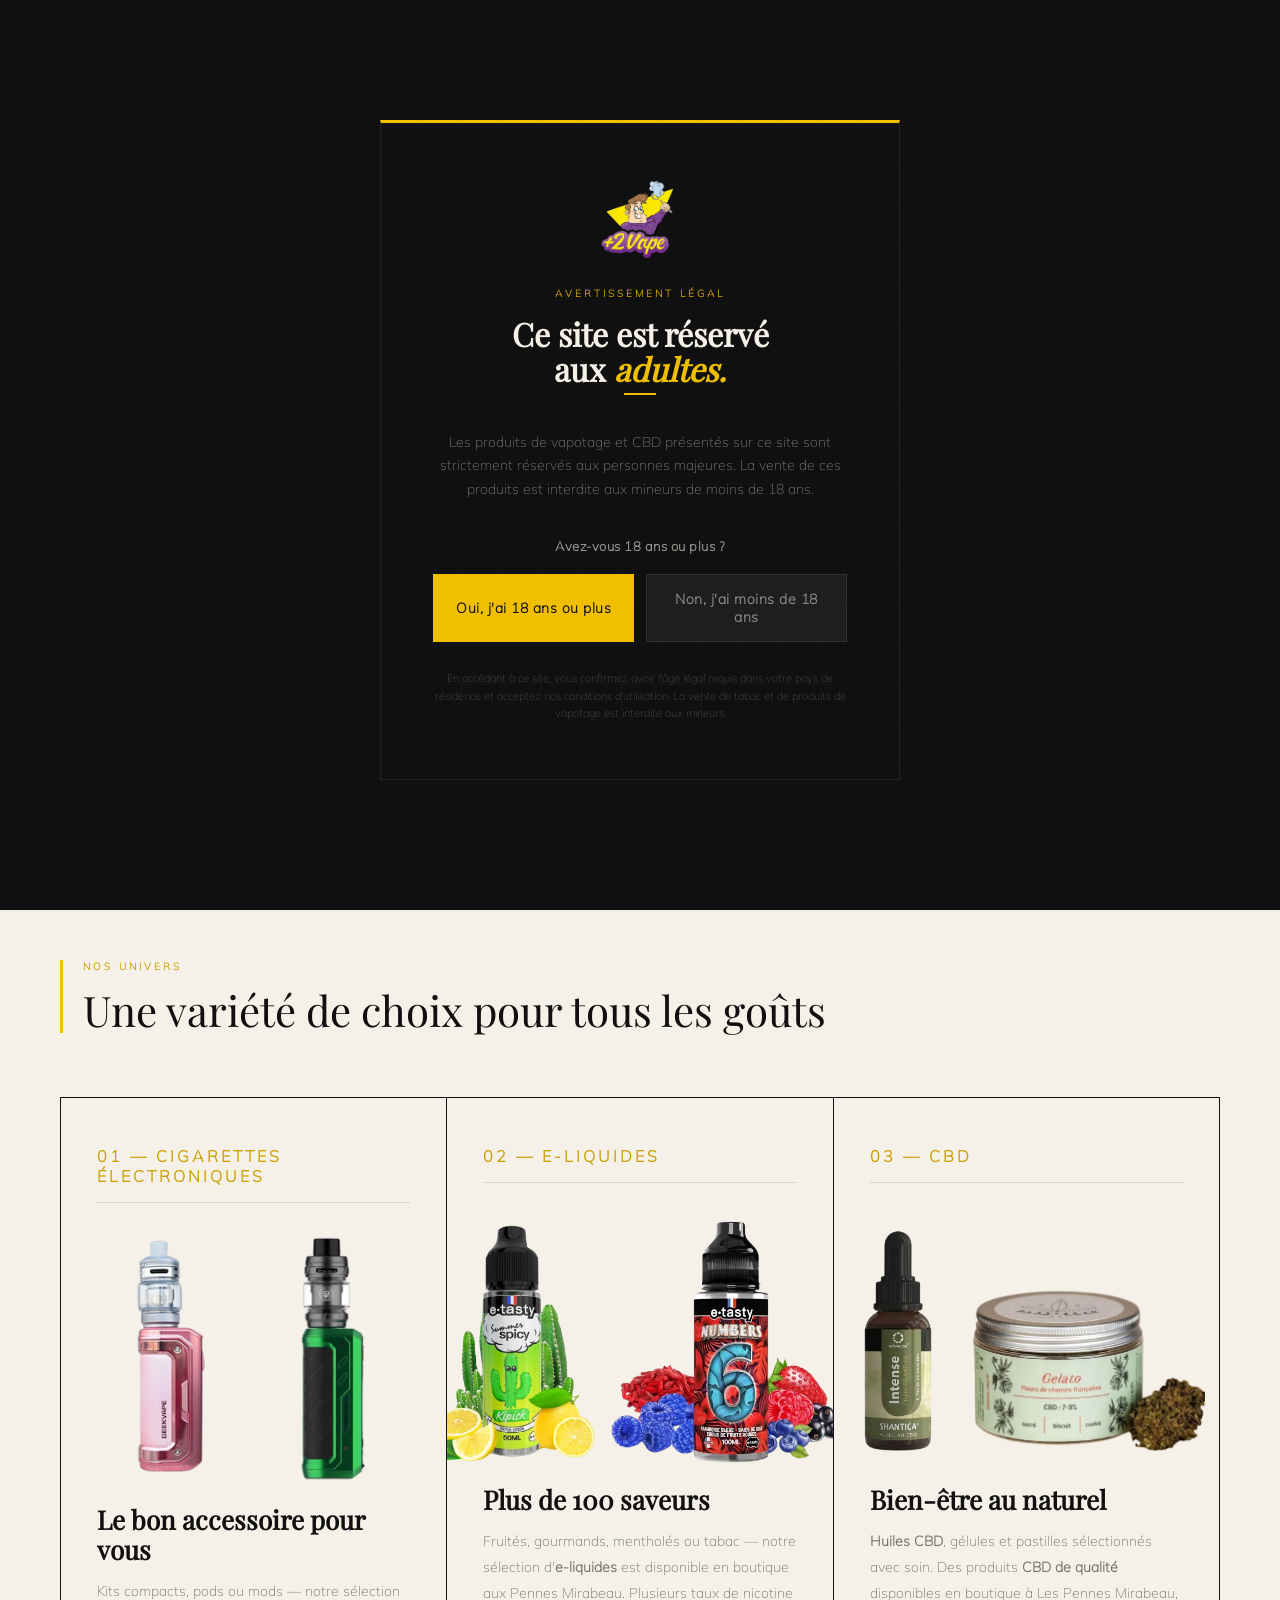
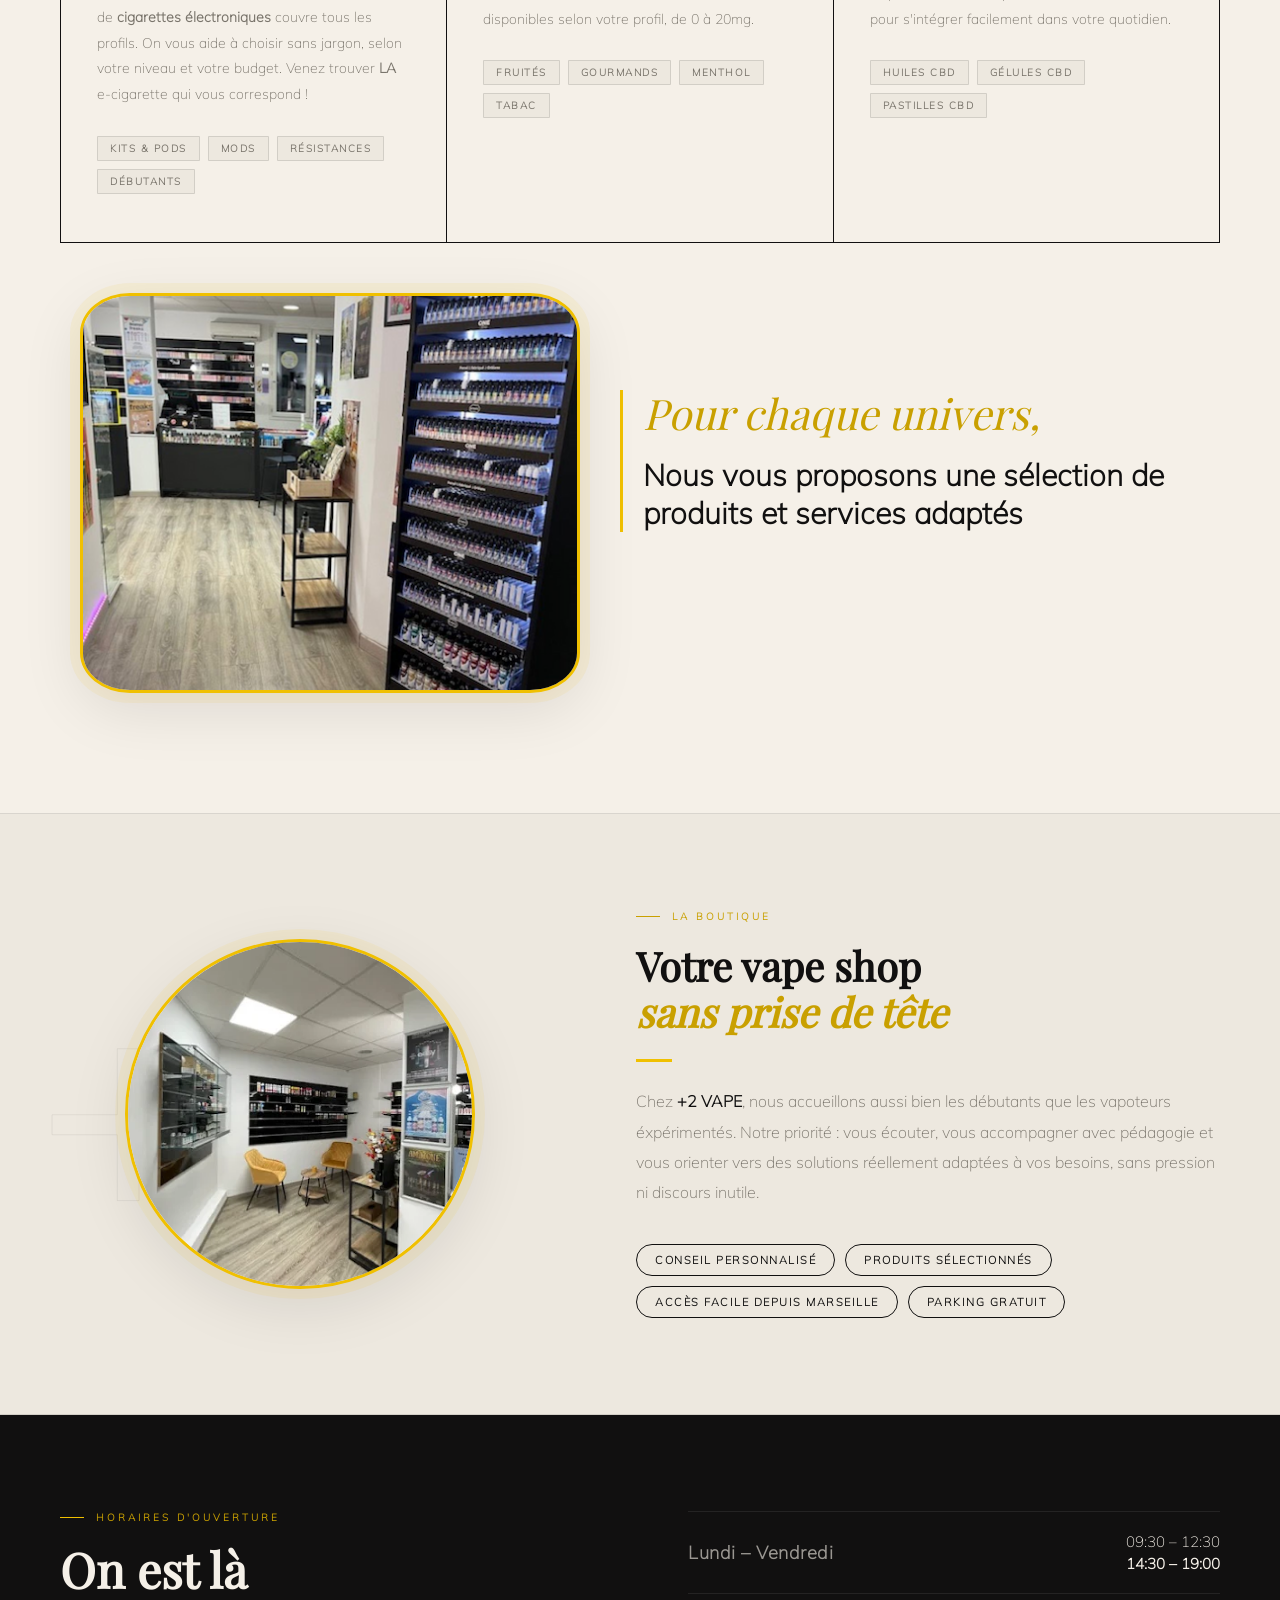
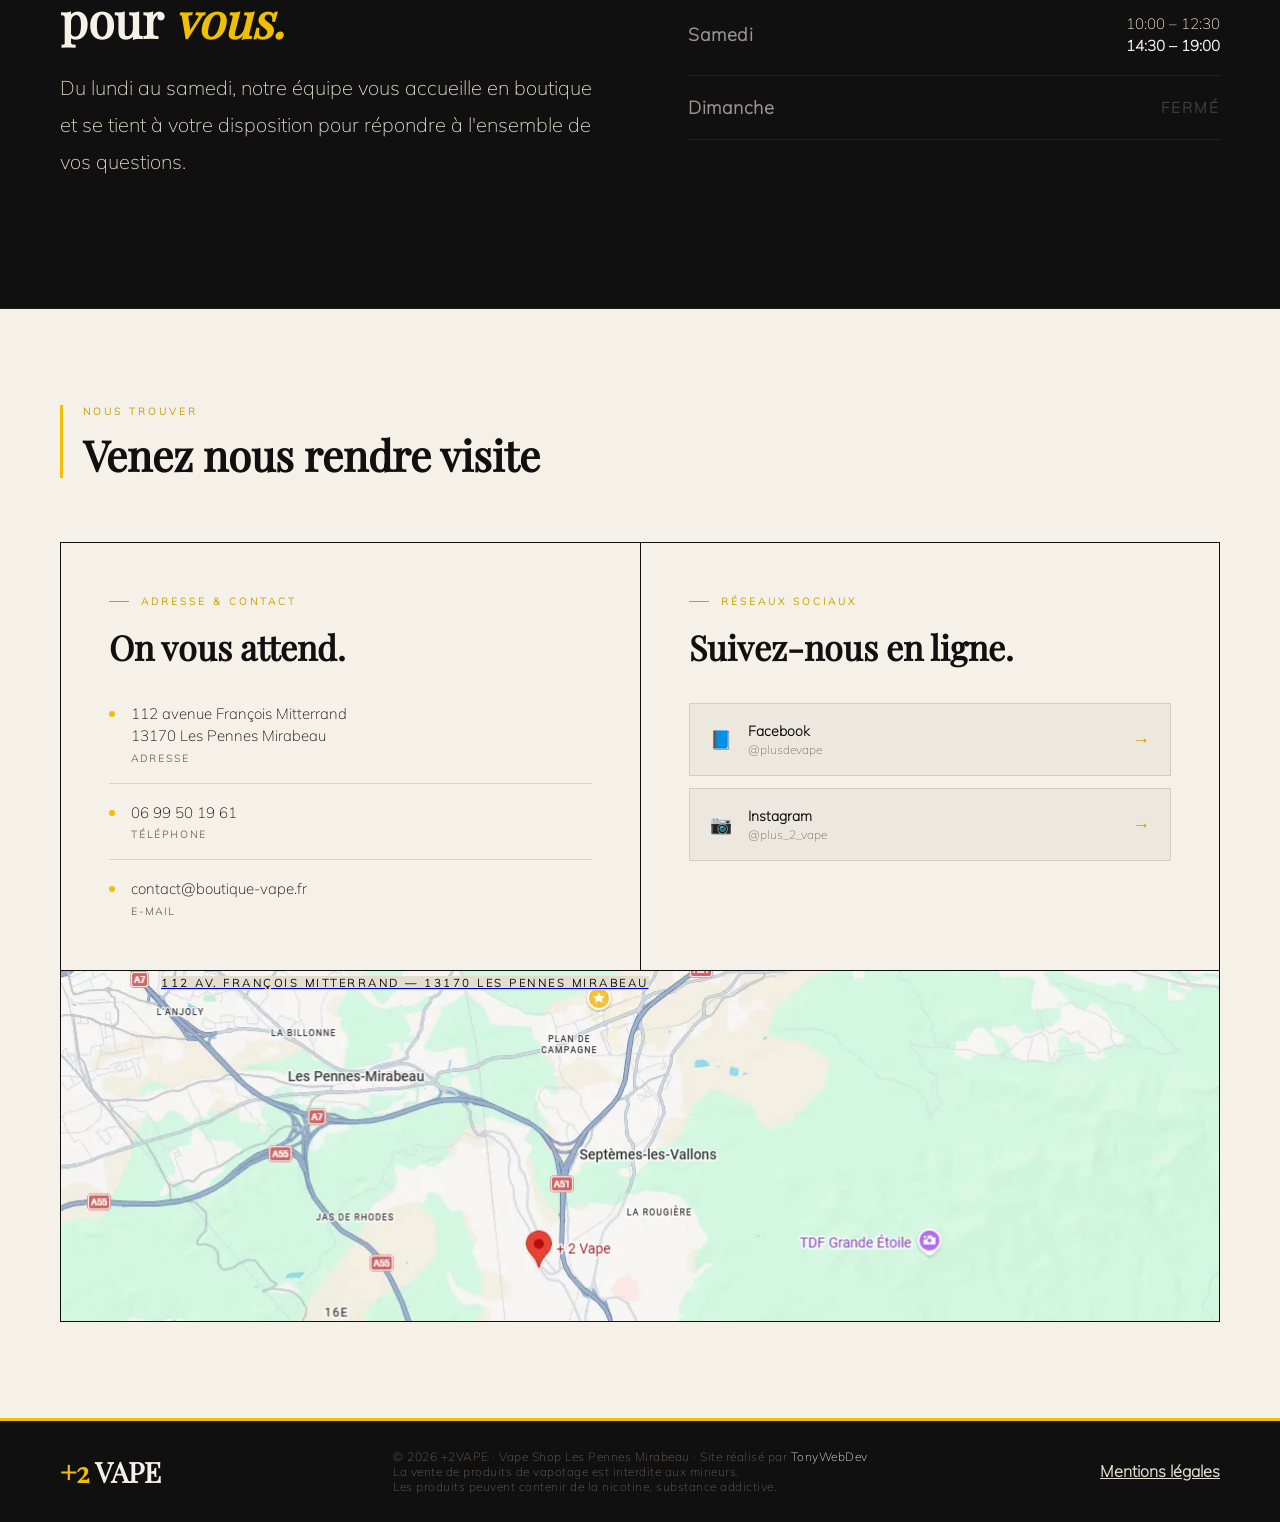
==== commit 5a86bb8f: "amélioration vitesse du site" ====
--- a/index.html
+++ b/index.html
@@ -58,8 +58,149 @@
 <meta name="twitter:title" content="+2 VAPE — Vape Shop & CBD · Les Pennes Mirabeau">
 <meta name="twitter:description" content="Cigarettes électroniques, e-liquides, CBD. Conseil gratuit. Ouvert 6j/7. Les Pennes Mirabeau (13170).">
 <meta name="twitter:image" content="https://www.plus2vape.com/image-removebg-preview.png">
-<link rel="preload" href="font.woff2" as="font" type="font/woff2" crossorigin>
+<link rel="preload" href="/fonts/PlayfairDisplay-Regular.woff2" as="font" type="font/woff2" crossorigin>
+<link rel="preload" href="/fonts/Mulish-ExtraLight.woff2" as="font" type="font/woff2" crossorigin>
 <link rel="preload" as="image" href="IMG_3264-1.jpg">
+<style>
+/* RESET minimal */
+*,*::before,*::after{margin:0;padding:0;box-sizing:border-box}
+html{font-size:16px}
+
+/* VARIABLES critiques */
+:root{
+--cream:#F5F0E8;
+--ink:#111010;
+--ink2:#2A2825;
+--ink3:#7A756C;
+--yellow:#F0C000;
+--yellow2:#C9A000;
+--border:rgba(17,16,16,0.12);
+}
+
+/* BASE */
+body{
+background:var(--cream);
+color:var(--ink);
+font-family:'Mulish',sans-serif;
+font-weight:600;
+overflow-x:hidden;
+}
+
+/* NAV */
+nav{
+position:sticky;top:0;
+height:68px;
+display:flex;
+align-items:center;
+justify-content:space-between;
+padding:0 60px;
+background:var(--ink);
+border-bottom:3px solid var(--yellow);
+z-index:100;
+}
+
+.nav-logo-name{
+font-size:29px;
+color:var(--cream);
+}
+.nav-logo-name span{color:var(--yellow)}
+
+.nav-links{
+display:flex;
+gap:36px;
+list-style:none;
+}
+.nav-links a{
+font-size:18px;
+color:rgba(245,240,232,0.5);
+text-decoration:none;
+}
+
+.nav-cta{
+font-size:13px;
+color:var(--ink);
+background:var(--yellow);
+padding:11px 24px;
+text-decoration:none;
+}
+
+/* HERO */
+.hero{
+min-height:calc(90vh - 68px);
+display:grid;
+grid-template-columns:1fr 550px;
+border-bottom:1px solid var(--border);
+}
+
+.hero-left{
+padding:40px 80px 80px 60px;
+border-right:1px solid var(--border);
+display:flex;
+flex-direction:column;
+justify-content:center;
+}
+
+.hero-h1{
+font-family:'Playfair Display';
+font-size:clamp(52px,6vw,82px);
+line-height:1.08;
+color:var(--ink);
+margin-bottom:12px;
+}
+
+.hero-sub{
+font-family:'Playfair Display';
+font-style:italic;
+font-size:clamp(20px,2.5vw,30px);
+color:var(--ink3);
+margin-bottom:36px;
+}
+
+.hero-p{
+font-size:20px;
+font-weight:300;
+line-height:1.6;
+color:var(--ink3);
+margin-bottom:32px;
+}
+
+.hero-btns{
+display:flex;
+gap:12px;
+flex-wrap:wrap;
+}
+
+.btn{
+font-size:13px;
+padding:13px 28px;
+text-decoration:none;
+}
+
+.btn-ink{
+background:var(--ink);
+color:var(--cream);
+}
+
+.btn-ghost{
+border:1px solid var(--border);
+color:var(--ink2);
+}
+
+/* HERO RIGHT */
+.hero-right{
+padding:60px 48px;
+display:flex;
+flex-direction:column;
+align-items:center;
+justify-content:center;
+background:var(--ink);
+}
+
+.hero-logo-wrap img{
+width:300px;
+height:auto;
+}
+</style>
 <!-- ══════════════════════════════════════════
      SCHEMA.ORG — LocalBusiness (JSON-LD)
 ══════════════════════════════════════════ -->
@@ -281,7 +422,9 @@
   ]
 }
 </script>
-<link rel="stylesheet" href="style.css">
+<link rel="preload" href="/style.css" as="style" onload="this.rel='stylesheet'">
+<noscript><link rel="stylesheet" href="/style.css"></noscript>
+
 </head>
 <body>
 
@@ -590,7 +733,7 @@
           <div class="ci-bullet"></div>
           <div>
             <div class="ci-val"><a href="tel:+33699501961" itemprop="telephone" aria-label="Appeler +2 VAPE">06 99 50 19 61</a></div>
-            <div class="ci-val"><a href="tel:+33983251935" itemprop="telephone" aria-label="Appeler +2 VAPE">09 83 25 19 35</a></div>
+            <!-- <div class="ci-val"><a href="tel:+33983251935" itemprop="telephone" aria-label="Appeler +2 VAPE">09 83 25 19 35</a></div> -->
             <div class="ci-lbl">Téléphone</div>
           </div>
         </div>
--- a/style.css
+++ b/style.css
@@ -1,1359 +1 @@
-/* ─── RESET ───────────────────────────────── */
-*, *::before, *::after { margin: 0; padding: 0; box-sizing: border-box; }
-html { scroll-behavior: smooth; font-size: 16px; }
-
-:root {
-  --cream:   #F5F0E8;
-  --cream2:  #EDE8DF;
-  --cream3:  #E4DECE;
-  --ink:     #111010;
-  --ink2:    #2A2825;
-  --ink3:    #7A756C;
-  --yellow:  #F0C000;
-  --yellow2: #C9A000;
-  --yellow-bg: rgba(240,192,0,0.10);
-  --black:   #111010;
-  --border:  rgba(17,16,16,0.12);
-  --border2: rgba(17,16,16,0.06);
-}
-body {
-  background: var(--cream);
-  color: var(--ink);
-  font-family: 'Mulish', sans-serif;
-  font-weight: 600;
-  overflow-x: hidden;
-  -webkit-font-smoothing: antialiased;
-}
-
-::-webkit-scrollbar { width: 2px; }
-::-webkit-scrollbar-track { background: var(--cream2); }
-::-webkit-scrollbar-thumb { background: var(--yellow); }
-
-/* ─── TEXTURE overlay ─────────────────────── */
-body::before {
-  content: '';
-  position: fixed; inset: 0; pointer-events: none; z-index: 0;
-  background-image: url("data:image/svg+xml,%3Csvg xmlns='http://www.w3.org/2000/svg' width='400' height='400'%3E%3Cfilter id='n'%3E%3CfeTurbulence type='fractalNoise' baseFrequency='0.65' numOctaves='3' stitchTiles='stitch'/%3E%3C/filter%3E%3Crect width='400' height='400' filter='url(%23n)' opacity='0.035'/%3E%3C/svg%3E");
-}
-body > * { position: relative; }
-@font-face {
-  font-family: 'Playfair Display';
-  src: url('/fonts/PlayfairDisplay-Regular.woff2') format('woff2');
-  font-weight: 400;
-  font-style: normal;
-  font-display: swap;
-}
-@font-face {
-  font-family: 'Mulish';
-  src: url('/fonts/Mulish-ExtraLight.woff2') format('woff2');
-  font-weight: 400;
-  font-style: normal;
-  font-display: swap;
-}
-/* ════════════════════════════════════════════
-   NAV
-════════════════════════════════════════════ */
-
-nav {
-  position: sticky; top: 0; z-index: 200;
-  height: 68px;
-  display: flex; align-items: center; justify-content: space-between;
-  padding: 0 60px;
-  background: var(--ink);
-  border-bottom: 3px solid var(--yellow);
-    z-index: 100;
-}
-
-.nav-logo {
-  display: flex; align-items: center; gap: 12px;
-  text-decoration: none;
-}
-
-.nav-logo-name {
- font-size: 29px;
-  color: var(--cream); letter-spacing: 0.4px;
-
-}
-.nav-logo-name span { color: var(--yellow); }
-
-.nav-links {
-  display: flex; gap: 36px; list-style: none;
-}
-.nav-links a {
-  text-decoration: none;
-  font-size: 18px; font-weight: 600; letter-spacing: 0.5px;
-  color: rgba(245,240,232,0.5);
-  transition: color .2s;
-}
-.nav-links a:hover { color: var(--yellow); }
-
-.nav-cta {
-  font-size: 13px; font-weight: 600; letter-spacing: 0.5px;
-  color: var(--ink); background: var(--yellow);
-  border: none; padding: 11px 24px;
-  cursor: pointer; border-radius: 2px;
-  transition: background .2s;
-  text-decoration: none; display: inline-block;
-}
-.nav-cta:hover { background: var(--yellow2); color: var(--cream); }
-
-.nav-reseau ul{
-  display: flex; flex-direction: row;
-  gap: 15px;
-  list-style-type: none;
-}
-
-.nav-reseau ul img{
-height: 40px;
-  border: 2px solid transparent;
-  transition: all 0.3s ease;
-  border-radius: 10px;
-}
-.nav-reseau ul img:hover{
-  border-color: var(--yellow);
-  border-radius: 10px;
-  box-shadow: 0 0 20px rgba(0,255,255,0.6);
-}
-/* ════════════════════════════════════════════
-   HERO
-════════════════════════════════════════════ */
-.hero {
-  min-height: calc(90vh - 68px);
-  display: grid; grid-template-columns: 1fr 550px;
-  align-items: center; gap: 0;
-  border-bottom: 1px solid var(--border);
-  overflow: visible;
-}
-
-.hero-left {
-  padding: 40px 80px 80px 60px;
-  border-right: 1px solid var(--border);
-  height: 100%;
-  display: flex; flex-direction: column; justify-content: center;
-}
-
-.hero-kicker {
-  display: inline-flex; align-items: center; gap: 4px;
-  margin-bottom: 6px;
-  animation: fadeUp .6s ease both;
-}
-.kicker-line { width: 5px; height: 1px; background: var(--yellow2); }
-.kicker-txt {
-  font-size: 15px; font-weight: 600; letter-spacing: 3px; text-transform: uppercase;
-  color: var(--ink3);
-}
-
-.hero-h1 {
-  font-family: 'Playfair Display';
-  font-size: clamp(52px, 6vw, 82px);
-  line-height: 1.08;
-  letter-spacing: -0.5px;
-  color: var(--ink);
-  margin-bottom: 12px;
-  animation: fadeUp .6s .1s ease both;
-}
-.hero-h1 em {
-  font-style: italic;
-  color: var(--yellow2);
-}
-
-.hero-sub {
-  font-family: 'Playfair Display'; font-style: italic;
-  font-size: clamp(20px, 2.5vw, 30px);
-  color: var(--ink3); margin-bottom: 36px;
-  animation: fadeUp .6s .15s ease both;
-}
-
-.hero-divider {
-  width: 48px; height: 2px;
-  background: var(--yellow);
-  margin-bottom: 32px;
-  animation: fadeUp .6s .2s ease both;
-}
-
-.hero-p {
-  font-size: 20px; font-weight: 300; line-height: 1.85;
-  color: var(--ink3); max-width: 620px;
-  margin-bottom: 48px;
-  animation: fadeUp .6s .25s ease both;
-}
-
-.hero-btns {
-  display: flex; gap: 12px; flex-wrap: wrap;
-  animation: fadeUp .6s .3s ease both;
-  font-family: 'Playfair Display';
-
-}
-.hero-boutique{
-  display: flex;flex-direction: row;
-}
-.hero-boutique img{
-  display: none;
-  border: 2px solid var(--yellow);
-  height: 450px;
-  border-radius: 10px;
-  margin-right: 20px;
-  margin-bottom: 30px;
-}
-.hero-stats-responsive{
-  visibility: hidden;
-}
-.btn {
-  font-size: 13px; font-weight: 600; letter-spacing: 0.5px;
-  padding: 13px 28px; border-radius: 2px; cursor: pointer;
-  text-decoration: none; display: inline-block;
-  transition: all .2s;
-}
-.btn-ink {
-  background: var(--ink); color: var(--cream);
-  border: 1px solid var(--ink);
-  border-radius: 3px;
-}
-.btn-ink:hover { background: var(--yellow2);color: black; }
-.btn-ghost {
-  background: transparent; color: var(--ink2);
-  border: 1px solid var(--border2);
-  border-color: rgba(28,26,23,0.2);
-    border-radius: 3px;
-}
-.btn-ghost:hover { background: var(--yellow2);color: black;}
-
-/* hero right */
-.hero-right {
-  padding: 60px 48px;
-  display: flex; flex-direction: column; align-items: center;
-  gap: 48px; background: var(--ink);
-  height: 100%; justify-content: center;
-  animation: fadeUp .6s .15s ease both;
-}
-
-.hero-logo-wrap {
-
-  display: flex; align-items: center; justify-content: center;  position: relative;
-  z-index: 200;
-}
-.hero-logo-wrap img {
-  width: 370px; height: 370px; object-fit: contain;
-}
-
-.hero-stats {
-  width: 100%;
-  display: grid; grid-template-columns: 1fr 1fr;
-  gap: 1px; background: rgba(255,255,255,0.06);
-  border: 1px solid rgba(255,255,255,0.08);
-}
-.h-stat {
-  background: rgba(255,255,255,0.03); padding: 22px 18px; text-align: center;
-  transition: background .2s;
-}
-.h-stat:hover { background: rgba(242,194,0,0.08); }
-.h-stat-val {
-  font-family: 'Playfair Display'; font-size: 28px;
-  color: var(--yellow); line-height: 1;
-}
-.h-stat-lbl {
-  font-size: 10px; font-weight: 600; letter-spacing: 2px; text-transform: uppercase;
-  color: rgba(245,240,232,0.4); margin-top: 6px;
-}
-
-@keyframes fadeUp {
-  from { opacity: 0; transform: translateY(20px); }
-  to   { opacity: 1; transform: translateY(0); }
-}
-
-/* ════════════════════════════════════════════
-   TICKER
-════════════════════════════════════════════ */
-.ticker-wrap {
-  overflow: hidden; height: 44px;
-  display: flex; align-items: center;
-  background: var(--ink);
-    border-top: 3px solid #C9A000;
-}
-.ticker-track {
-
-  display: flex; gap: 56px; white-space: nowrap;
-  animation: ticker 26s linear infinite;
-}
-.ticker-track span {
-  font-size: 14px; font-weight: 600; letter-spacing: 3px; text-transform: uppercase;
-  color: var(--yellow);
-}
-.ticker-track .sep { color: rgba(242,194,0,0.35); font-size: 7px; }
-@keyframes ticker { to { transform: translateX(-50%); } }
-
-/* ════════════════════════════════════════════
-   SECTION HEADER
-════════════════════════════════════════════ */
-.s-header {
-  margin-bottom: 64px;
-  border-left: 3px solid var(--yellow);
-  padding-left: 20px;
-}
-.s-eyebrow {
-  font-size: 10px; font-weight: 600; letter-spacing: 3px; text-transform: uppercase;
-  color: var(--yellow2); margin-bottom: 14px;
-  display: flex; align-items: center; gap: 12px;
-}
-.s-eyebrow::before { content: none; }
-.s-title {
-  font-family: 'Playfair Display'; font-size: 42px;
-  color: var(--ink); line-height: 1.1;
-}
-
-/* ════════════════════════════════════════════
-   UNIVERS
-════════════════════════════════════════════ */
-.univers {
-  padding: 0px 60px 100px 60px;
-  background: var(--cream);
-  border-bottom: 1px solid var(--border);
-    display: flex; align-items: center; justify-content: center;
-    flex-direction: column;
-}
-
-.univers-grid {
-  display: grid; grid-template-columns: repeat(3,1fr);
-  gap: 1px; background: var(--ink);
-  border: 1px solid var(--ink);
-}
-.s-header h3{
-  font-size: 30px;
-}
-.u-card {
-  background: var(--cream); padding: 48px 36px;
-  position: relative; overflow: hidden;
-  transition: background .25s;
-}
-.u-card:hover { background: var(--cream2); }
-
-.u-top-bar {
-  height: 3px; width: 0;
-  background: var(--yellow);
-  position: absolute; top: 0; left: 0;
-  transition: width .4s ease;
-}
-.u-card:hover .u-top-bar { width: 100%; }
-
-.u-num {
-  font-size: 16px; font-weight: 600; letter-spacing: 3px; text-transform: uppercase;
-  color: var(--yellow2); margin-bottom: 32px; display: block;
-  border-bottom: 1px solid var(--border); padding-bottom: 16px;
-}
-.u-icon {
-  display: flex;
-  flex-direction: row;
-  justify-content: center;
-  gap: 10px;  /* Espacement entre images */
-  margin-bottom: 20px;
-}
-
-.u-icon img {
-  width: 250px;
-  height: 250px;
-  object-fit: contain;  /* ⭐ CLÉ : proportions respectées */
-}
-.v-icon {
-  display: flex;
-  flex-direction: row;
-  justify-content: center;
-  gap: 10px;  /* Espacement entre images */
-  margin-bottom: 20px;
-}
-
-.v-icon img {
-  width: 250px;
-  height: 250px;
-  object-fit: contain;  /* ⭐ CLÉ : proportions respectées */
-}
-.u-name {
-  font-family: 'Playfair Display'; font-size: 26px;
-  color: var(--ink); margin-bottom: 14px; line-height: 1.15;
-}
-.u-desc {
-  font-size: 14px; font-weight: 300; line-height: 1.85;
-  color: var(--ink3); margin-bottom: 28px;
-}
-.u-tags { display: flex; flex-wrap: wrap; gap: 8px; }
-.tag {
-  font-size: 10px; font-weight: 600; letter-spacing: 1.5px; text-transform: uppercase;
-  padding: 5px 12px;
-  border: 1px solid var(--border);
-  color: var(--ink3); border-radius: 1px;
-  background: var(--cream2);
-  transition: all .2s;
-}
-.u-card:hover .tag { border-color: rgba(242,194,0,.5); color: var(--yellow2); background: rgba(242,194,0,.07); }
-
-/* ════════════════════════════════════════════
-   À PROPOS
-════════════════════════════════════════════ */
-.about {
-  padding: 96px 60px;
-  background: var(--cream2);
-  border-bottom: 1px solid var(--border);
-  display: grid; grid-template-columns: 480px 1fr;
-  gap: 96px; align-items: center;
-}
-
-.about-visual {
-  position: relative;
-  display: flex; align-items: center; justify-content: center;
-}
-/* big watermark letter */
-.about-visual::before {
-  content: '+2';
-  font-family: 'Playfair Display'; font-size: 280px;
-  color: transparent;
-  -webkit-text-stroke: 1px rgba(15,14,13,0.06);
-  position: absolute; line-height: 1;
-  user-select: none; pointer-events: none;
-  left: -20px; top: 50%; transform: translateY(-50%);
-}
-.about-logo-frame {
-  width: 350px; height: 350px;
-  border-radius: 50%;
-  background: var(--cream);
-  border: 3px solid var(--yellow);
-  display: flex; align-items: center; justify-content: center;
-  box-shadow: 0 0 0 10px rgba(242,194,0,0.08), 0 16px 60px rgba(15,14,13,0.1);
-  position: relative; z-index: 1;
-    overflow: hidden;
-}
-.about-logo-frame img {
-  width: 100%;
-  height: 100%;
-  object-fit: cover;
-}
-
-.about-eyebrow {
-  font-size: 10px; font-weight: 600; letter-spacing: 3px; text-transform: uppercase;
-  color: var(--yellow2); margin-bottom: 20px;
-  display: flex; align-items: center; gap: 12px;
-}
-.about-eyebrow::before { content: ''; width: 24px; height: 1px; background: var(--yellow2); }
-.about-title {
-  font-family: 'Playfair Display'; font-size: 40px; line-height: 1.15;
-  color: var(--ink); margin-bottom: 8px;
-}
-.about-title em { font-style: italic; color: var(--yellow2); }
-.about-divider { width: 36px; height: 3px; background: var(--yellow); margin: 24px 0; }
-.about-body {
-  font-size: 16px; font-weight: 300; line-height: 1.9;
-  color: var(--ink3); margin-bottom: 36px;
-}
-.about-body strong { color: var(--ink); font-weight: 600; }
-
-.about-pills { display: flex; flex-wrap: wrap; gap: 10px; }
-.pill {
-  font-size: 11px; font-weight: 600; letter-spacing: 1.5px; text-transform: uppercase;
-  padding: 8px 18px;
-  border: 1px solid var(--ink);
-  color: var(--ink); border-radius: 40px;
-  background: transparent;
-  transition: all .2s;
-}
-.pill:hover { background: var(--ink); color: var(--yellow); }
-
-/* ════════════════════════════════════════════
-   HORAIRES
-════════════════════════════════════════════ */
-.horaires {
-  padding: 96px 60px;
-  background: var(--ink);
-  border-bottom: 1px solid rgba(255,255,255,0.06);
-  display: grid; grid-template-columns: 1fr 1fr;
-  gap: 96px; align-items: start;
-}
-
-.hor-intro .s-eyebrow {
-  border: none; padding: 0;
-  margin-bottom: 20px;
-}
-.hor-intro .s-eyebrow::before { content: ''; width: 24px; height: 1px; background: var(--yellow); display: inline-block; }
-.hor-intro-title{
-  font-family: 'Playfair Display'; font-size: 48px;
-  line-height: 1.05; color: var(--cream); margin-bottom: 24px;
-}
-.hor-intro-title em { font-style: italic; color: var(--yellow); }
-.hor-intro-body {
-  font-size: 20px; font-weight: 300; line-height: 1.85;
-  color: var(--cream3); margin-bottom: 32px;
-}
-.parking-note {
-  display: flex; align-items: flex-start; gap: 14px;
-  padding: 20px 22px;
-  background: rgba(255,255,255,0.04);
-  border: 1px solid rgba(255,255,255,0.08);
-  border-left: 3px solid var(--yellow);
-}
-.parking-note p { font-size: 18px; font-weight: 300; color: var(--cream3); line-height: 1.65; }
-
-/* horaires table */
-.hor-rows { border-top: 1px solid rgba(255,255,255,0.08); }
-.hor-row {
-  display: flex; justify-content: space-between; align-items: center;
-  padding: 20px 0; border-bottom: 1px solid rgba(255,255,255,0.08);
-  transition: padding-left .2s;
-  cursor: default;
-}
-.hor-row:hover { padding-left: 10px; }
-.hor-day {
-  font-size: 18px; font-weight: 600; letter-spacing: 0.5px;
-  color: rgba(245,240,232,0.6);
-}
-.hor-times { text-align: right; }
-.hor-time { font-size: 15px; font-weight: 300; color: var(--cream); }
-.hor-time-2 { font-size: 15px; color: var(--cream); margin-top: 3px; }
-.hor-closed {
-  font-size: 15px; font-weight: 600; letter-spacing: 2px; text-transform: uppercase;
-  color: rgba(245,240,232,0.2);
-}
-
-/* ════════════════════════════════════════════
-   CONTACT
-════════════════════════════════════════════ */
-.contact {
-  padding: 96px 60px;
-  background: var(--cream);
-}
-
-.contact-grid {
-  display: grid; grid-template-columns: 1fr 1fr;
-  gap: 1px; background: var(--ink);
-  border: 1px solid var(--ink);
-  margin-top: 0;
-}
-
-.contact-block {
-  background: var(--cream); padding: 52px 48px;
-}
-.cb-eyebrow {
-  font-size: 10px; font-weight: 600; letter-spacing: 3px; text-transform: uppercase;
-  color: var(--yellow2); margin-bottom: 20px;
-  display: flex; align-items: center; gap: 12px;
-}
-.cb-eyebrow::before { content: ''; width: 20px; height: 1px; background: var(--yellow2); }
-.cb-title {
-  font-family: 'Playfair Display'; font-size: 34px;
-  color: var(--ink); margin-bottom: 36px; line-height: 1.15;
-}
-
-.ci-list { display: flex; flex-direction: column; }
-.ci-item {
-  display: flex; gap: 16px; align-items: flex-start;
-  padding: 18px 0; border-bottom: 1px solid var(--border);
-}
-.ci-item:last-child { border: none; padding-bottom: 0; }
-.ci-item:first-child { padding-top: 0; }
-.ci-bullet {
-  width: 6px; height: 6px; border-radius: 50%;
-  background: var(--yellow); flex-shrink: 0; margin-top: 8px;
-}
-.ci-item a {
-text-decoration: none;
-}
-.ci-val { font-size: 15px; font-weight: 300; color: var(--ink); line-height: 1.5; }
-.ci-val a {color: #111010;}
-.ci-val:hover{color: #C9A000;}
-.ci-val a:hover{
-  color: #C9A000;
-}
-.ci-lbl {
-  font-size: 10px; font-weight: 600; letter-spacing: 2px; text-transform: uppercase;
-  color: var(--ink3); margin-top: 4px;
-}
-
-.social-links { display: flex; flex-direction: column; gap: 12px; }
-.social-link {
-  display: flex; align-items: center; gap: 16px;
-  padding: 18px 20px;
-  background: var(--cream2);
-  border: 1px solid var(--border);
-  text-decoration: none; color: var(--ink);
-  transition: border-color .2s, background .2s, transform .2s;
-}
-.social-link:hover { border-color: var(--ink); background: var(--ink); color: var(--yellow); transform: translateX(4px); }
-.social-link:hover .sl-handle { color: rgba(242,194,0,0.6); }
-.sl-icon { font-size: 18px; }
-.sl-name { font-size: 14px; font-weight: 600; }
-.sl-handle { font-size: 12px; font-weight: 300; color: var(--ink3); margin-top: 2px; transition: color .2s; }
-.sl-arrow { margin-left: auto; color: var(--yellow2); font-size: 18px; }
-
-/* map */
-.map-block {
-    background-image: url("/map.png");
-    background-color: #E4DECE;
-background-size: cover;  
-  grid-column: 1 / -1;width: 100%;padding:  0px 100px;
- min-height: 350px;
-
-}
-/* subtle grid */
-
-.map-inner {
-  position: relative; z-index: 1;
-}
-/* .map-pin-ring {
-
-  width: 16px; height: 16px; border-radius: 50%;
-  background: var(--yellow);
-  box-shadow: 0 0 0 5px rgba(242,194,0,.2), 0 0 0 10px rgba(242,194,0,.08);
-  animation: ping 2.4s ease-in-out infinite;
-}
-.map-pin-ring span{
-  text-decoration: none;
-} */
-@keyframes ping {
-  0%,100%{box-shadow:0 0 0 5px rgba(242,194,0,.2),0 0 0 10px rgba(242,194,0,.08)}
-  50%{box-shadow:0 0 0 8px rgba(242,194,0,.15),0 0 0 16px rgba(242,194,0,.04)}
-}
-.map-addr {
-  font-size: 11px; font-weight: bold; letter-spacing: 2.5px; text-transform: uppercase;
-  color:#111010;background-color: #E4DECE;
-}
-
-/* ════════════════════════════════════════════
-   FOOTER
-════════════════════════════════════════════ */
-footer {
-  padding: 28px 60px;
-  display: flex; align-items: center; justify-content: space-between; gap: 24px;
-  background: var(--ink);
-  border-top: 3px solid var(--yellow);
-}
-.f-logo { display: flex; align-items: center; gap: 12px; text-decoration: none; }
-.f-logo img { width: 30px; height: 30px; object-fit: contain; }
-.f-logo-name {
-  font-family: 'Playfair Display'; font-size: 28px;
-  color: var(--cream);
-}
-.f-logo-name span { color: var(--yellow); }
-footer p { font-size: 12px; font-weight: 300; color: rgba(245,240,232,0.35); letter-spacing: 0.5px; }
-.f-social a{
-  color: #E4DECE;
-}
-.copyright a{
-    font-size: 12px;
-  text-align: center;
-  margin-top: 20px;
-  text-decoration: none;
-  color: #E4DECE;
-}
-/* ════════════════════════════════════════════
-   AGE GATE
-════════════════════════════════════════════ */
-#age-gate {
-  position: fixed; inset: 0; z-index: 9999;
-  background: var(--ink);
-  display: flex; align-items: center; justify-content: center;
-  padding: 24px;
-  transition: opacity .5s ease;
-}
-#age-gate.hidden {
-  opacity: 0; pointer-events: none;
-}
-
-.ag-card {
-  max-width: 520px; width: 100%;
-  border: 1px solid rgba(255,255,255,0.08);
-  border-top: 3px solid var(--yellow);
-  padding: 56px 52px;
-  text-align: center;
-  position: relative;
-}
-
-/* subtle grid bg */
-.ag-card::before {
-  content: '';
-  position: absolute; inset: 0; pointer-events: none;
-  background-image:
-    linear-gradient(rgba(255,255,255,0.02) 1px, transparent 1px),
-    linear-gradient(90deg, rgba(255,255,255,0.02) 1px, transparent 1px);
-  background-size: 40px 40px;
-}
-
-.ag-logo {
-  width: 80px; height: 80px; object-fit: contain;
-  margin: 0 auto 28px;
-  display: block;
-  position: relative; z-index: 1;
-}
-
-.ag-badge {
-  display: inline-flex; align-items: center; justify-content: center;
-  width: 64px; height: 64px;
-  border: 2px solid var(--yellow);
-  border-radius: 50%;
-  font-family: 'Playfair Display'; font-size: 22px; font-weight: 700;
-  color: var(--yellow);
-  margin: 0 auto 28px;
-  position: relative; z-index: 1;
-}
-
-.ag-eyebrow {
-  font-size: 10px; font-weight: 600; letter-spacing: 3px; text-transform: uppercase;
-  color: var(--yellow2); margin-bottom: 16px;
-  position: relative; z-index: 1;
-}
-
-.ag-title {
-  font-family: 'Playfair Display'; font-size: 32px; line-height: 1.1;
-  color: var(--cream); margin-bottom: 6px;
-  position: relative; z-index: 1;
-}
-.ag-title em { font-style: italic; color: var(--yellow); }
-
-.ag-sub {
-  font-size: 14px; font-weight: 300; color: rgba(245,240,232,0.45);
-  margin-bottom: 36px; line-height: 1.7;
-  position: relative; z-index: 1;
-}
-
-.ag-divider {
-  width: 32px; height: 2px; background: var(--yellow);
-  margin: 0 auto 36px;
-  position: relative; z-index: 1;
-}
-
-.ag-question {
-  font-size: 13px; font-weight: 600; letter-spacing: 0.5px;
-  color: rgba(245,240,232,0.6); margin-bottom: 20px;
-  position: relative; z-index: 1;
-}
-
-.ag-btns {
-  display: grid; grid-template-columns: 1fr 1fr; gap: 12px;
-  position: relative; z-index: 1;
-  margin-bottom: 28px;
-}
-
-.ag-btn {
-  font-family: 'Mulish'; font-size: 14px; font-weight: 600; letter-spacing: 0.5px;
-  padding: 15px 20px; border: none; cursor: pointer;
-  transition: all .2s;
-}
-.ag-btn-yes {
-  background: var(--yellow); color: var(--ink);
-}
-.ag-btn-yes:hover { background: var(--yellow2); }
-.ag-btn-no {
-  background: rgba(255,255,255,0.06); color: rgba(245,240,232,0.5);
-  border: 1px solid rgba(255,255,255,0.08);
-}
-.ag-btn-no:hover { background: rgba(255,255,255,0.1); }
-
-.ag-legal {
-  font-size: 11px; font-weight: 300; color: rgba(245,240,232,0.25);
-  line-height: 1.6; position: relative; z-index: 1;
-}
-
-/* Refus screen */
-#age-refused {
-  display: none;
-  flex-direction: column; align-items: center; gap: 20px;
-}
-#age-refused.show { display: flex; }
-#age-gate-main.hide { display: none; }
-
-.ag-refused-icon {
-  font-size: 48px; margin-bottom: 8px;
-}
-.ag-refused-title {
-  font-family: 'Playfair Display'; font-size: 28px;
-  color: var(--cream); text-align: center; line-height: 1.2;
-}
-.ag-refused-sub {
-  font-size: 14px; font-weight: 300; color: rgba(245,240,232,0.4);
-  text-align: center; line-height: 1.7; max-width: 340px;
-}
-@media (max-width: 1250px) {
-  .univers {
-    padding: 0px 32px 72px 32px;
-  }
-  .univers-grid {
-    grid-template-columns: repeat(2, 1fr);
-  }
-  .univers-grid .u-card:last-child {
-    grid-column: 1 / -1;
-  }}
-/* ─────────────────────────────────────────────
-   TABLETTE  ≤ 1024px
-───────────────────────────────────────────── */
-@media (max-width: 1024px) {
-
-  /* NAV */
-  nav {
-    padding: 0 32px;
-  }
-  .nav-links {
-    gap: 20px;
-  }
-  .nav-links a {
-    font-size: 12px;
-  }
-
-  /* HERO */
-  .hero {
-    grid-template-columns: 1fr 420px;
-    min-height: auto;
-  }
-  .hero-left {
-    padding: 60px 48px 60px 32px;
-  }
-  .hero-h1 {
-    font-size: clamp(42px, 5vw, 64px);
-  }
-  .hero-logo-wrap img {
-    width: 280px; height: 280px;
-  }
-
-  /* UNIVERS */
-  .univers {
-    padding: 0px 32px 72px 32px;
-  }
-  .univers-grid {
-    grid-template-columns: repeat(2, 1fr);
-  }
-  .univers-grid .u-card:last-child {
-    grid-column: 1 / -1;
-  }
-.v-icon {
-  display: flex;
-  flex-direction: row;
-  justify-content: center;
-  gap: 10px;  /* Espacement entre images */
-  margin-bottom: 20px;
-}
-
-.v-icon img {
-  width: 200px;
-  height: 20px;
-  object-fit: contain;  /* ⭐ CLÉ : proportions respectées */
-}
-  /* ABOUT */
-  .about {
-    padding: 72px 32px;
-    grid-template-columns: 360px 1fr;
-    gap: 60px;
-  }
-  .about-logo-frame {
-    width: 280px; height: 280px;
-  }
-  .about-logo-frame img {
-    width: 280px; height: 280px;
-  }
-
-  /* HORAIRES */
-  .horaires {
-    padding: 72px 32px;
-    gap: 48px;
-  }
-  .hor-intro-title {
-    font-size: 38px;
-  }
-
-  /* CONTACT */
-  .contact {
-    padding: 72px 32px;
-  }
-  .contact-block {
-    padding: 40px 32px;
-  }
-
-  /* FOOTER */
-  footer {
-    padding: 24px 32px;
-  }
-}
-
-
-/* ─────────────────────────────────────────────
-   MOBILE L  ≤ 768px
-───────────────────────────────────────────── */
-@media (max-width: 768px) {
-
-  /* NAV */
-  .navbar{
-      z-index:10;
-  }
-  nav {
-    padding: 0 20px;
-    height: 60px;
-    position: sticky;
-    border-bottom: none;
-      z-index:10;
-  }
-  .nav-links {
-    display: none; 
-  }
-  .nav-cta {
-    display: none;
-  }
-  .nav-reseau ul {
-    gap: 10px;
-  }
-
-
-  /* HERO — colonne unique */
-  .hero {
-    grid-template-columns: 1fr;
-    grid-template-rows: auto auto;
-    min-height: auto;
-  }
-  .hero,
-.hero-right {
-  position: relative;
-  z-index: auto; /* important */
-}
-  .hero-left {
-    padding: 48px 20px 40px;
-    border-right: none;
-    border-bottom: 1px solid var(--border);
-    order: 2;
-  }
-  .hero-right {
-    order: 1;
-    padding: 40px 20px 2px;
-    max-height: 100px;
-    border-bottom: 4px  solid --yellow;
-      position: relative;
-  z-index: 300;
-  }
-  .hero-boutique{
- display: flex;
-  flex-direction: column;
-  justify-content: center;
-  align-items: center; /* centrage horizontal */
-  margin: 0;
-}
-.hero-boutique img {  display: block;
-margin: 0;
-  max-width: 100%;   /* clé du responsive */
-  height: auto;      /* conserve ratio */
-}
-  .hero-h1 {
-    font-size: clamp(38px, 10vw, 56px);
-  }
-  .hero-sub {
-    font-size: clamp(16px, 4vw, 22px);
-  }
-  .hero-p {
-    font-size: 16px;
-  }
-  .hero-logo-wrap {
-    width: 180px; height: 180px;
-    border-width: 2px;    position: fixed;
-  z-index: 9999;
-  }
-  .hero-logo-wrap img {
-    width: 130px; height: 130px;  z-index:500;  position: relative;top: -25%;
-  }
-  .hero-stats {
-    grid-template-columns: repeat(2, 1fr);
-    visibility: hidden;
-  }
-  .hero-btns {
-    margin-top: 20px;
-  display: flex;
-  flex-direction: row;
-  justify-content: center;
-  align-items: center; /* empêche le stretch */
-  gap: 12px;
-}
-
-.btn {
-  width: auto;          /* supprime le 100% */
-  display: inline-block;
-}
-  .kicker-txt{font-size: 10px;}
-
-  /* TICKER */
-  .ticker-wrap {
-    height: 38px;
-  }
-  .ticker-track span {
-    font-size: 11px;
-    letter-spacing: 2px;
-  }
-
-  /* SECTION HEADER */
-  .s-header {
-    margin-bottom: 40px;
-  }
-  .s-title {
-    font-size: 30px;
-  }
-
-  /* UNIVERS */
-  .univers {
-padding: 0px 20px 44px 20px ;
-  }
-  .univers-grid {
-    grid-template-columns: 1fr;
-  }
-  .univers-grid .u-card:last-child {
-    grid-column: auto;
-  }
-  .u-card {
-    padding: 36px 24px;
-  }
-  .s-header{
-    margin-left: -20px;
-  }
-
-  /* ABOUT */
-  .about {
-    padding: 56px 20px;
-    grid-template-columns: 1fr;
-    gap: 40px;
-  }
-  .about-visual {
-    justify-content: center;
-  }
-  .about-visual::before {
-    font-size: 160px;
-  }
-  .about-logo-frame {
-    width: 350px; height: 350px;
-  }
-  .about-logo-frame img {
-    width: 100%; height: 100%;
-  }
-  .about-title {
-    font-size: 30px;
-  }
-
-  /* HORAIRES */
-  .horaires {
-    padding: 56px 20px;
-    grid-template-columns: 1fr;
-    gap: 40px;
-  }
-  .hor-intro-title {
-    font-size: 32px;
-  }
-  .hor-intro-body {
-    font-size: 15px;
-  }
-  .hor-day {
-    font-size: 15px;
-  }
-  .hor-time {
-    font-size: 14px;
-  }
-
-  /* CONTACT */
-  .contact {
-    padding: 56px 20px;
-  }
-  .contact-grid {
-    grid-template-columns: 1fr;
-  }
-  .contact-block {
-    padding: 36px 24px;
-  }
-  .cb-title {
-    font-size: 26px;
-  }
-  .map-block {
-    min-height: 140px;
-    padding: 24px 20px;
-  }
-  .map-addr {
-    text-align: center;
-    font-size: 10px;
-    letter-spacing: 1.5px;
-  }
-
-  /* AGE GATE */
-  .ag-card {
-    padding: 40px 28px;
-  }
-  .ag-title {
-    font-size: 26px;
-  }
-  .ag-btns {
-    grid-template-columns: 1fr;
-  }
-
-  /* FOOTER */
-  footer {
-    padding: 20px;
-    flex-direction: column;
-    text-align: center;
-    gap: 14px;
-  }
-  .f-social {
-    justify-content: center;
-  }
-}
-
-
-/* ─────────────────────────────────────────────
-   MOBILE S  ≤ 480px
-───────────────────────────────────────────── */
-@media (max-width: 480px) {
-
-  /* NAV */
-  nav {
-    padding: 0 16px;
-    height: 56px;
-  }
-  .nav-logo-name {
-    font-size: 17px;
-  }
-
-  /* HERO */
-  .hero-left {
-    padding: 36px 16px 32px;
-  }
-  .hero-right {
-    padding: 20px 16px 2px;
-  }
-  .hero-h1 {
-    font-size: clamp(32px, 9vw, 44px);
-  }
-  .hero-logo-wrap {
-    width: 150px; height: 150px;
-  }
-  .hero-logo-wrap img {
-    width: 140px; height: 140px;top: -25%;
-  }
-  .h-stat-val {
-    font-size: 22px;
-  }
-
-  /* UNIVERS */
-  .univers {
-    padding: 0px 16px 44px 16px;
-  }
-  .u-card {
-    padding: 28px 18px;
-  }
-  .u-name {
-    font-size: 22px;
-  }
-  .u-num {
-    font-size: 12px;
-  }
-
-  /* ABOUT */
-  .about {
-    padding: 44px 16px;
-  }
-  .about-logo-frame {
-    width: 190px; height: 190px;
-  }
-  .about-title {
-    font-size: 26px;
-  }
-  .about-body {
-    font-size: 14px;
-  }
-  .about-pills {
-    gap: 8px;
-  }
-  .pill {
-    font-size: 10px;
-    padding: 7px 14px;
-  }
-
-  /* HORAIRES */
-  .horaires {
-    padding: 44px 16px;
-  }
-  .hor-intro-title {
-    font-size: 28px;
-  }
-  .parking-note p {
-    font-size: 13px;
-  }
-  .hor-row {
-    padding: 16px 0;
-  }
-
-  /* CONTACT */
-  .contact {
-    padding: 44px 16px;
-  }
-  .contact-block {
-    padding: 28px 18px;
-  }
-  .cb-title {
-    font-size: 22px;
-    margin-bottom: 24px;
-  }
-  .ci-val {
-    font-size: 13px;
-  }
-  .social-link {
-    padding: 14px 16px;
-  }
-
-  /* SECTION HEADERS */
-  .s-title {
-    font-size: 26px;
-  }
-  .s-header {
-    margin-bottom: 32px;
-  }
-
-  /* FOOTER */
-  footer {
-    padding: 18px 16px;
-  }
-  footer p {
-    font-size: 10px;
-  }
-
-  /* AGE GATE */
-  .ag-card {
-    padding: 32px 20px;
-  }
-  .ag-title {
-    font-size: 22px;
-  }
-  .ag-sub {
-    font-size: 13px;
-  }
-  .ag-btn {
-    padding: 13px 16px;
-    font-size: 13px;
-  }
-}
-/* ═══════════════════════════════════
-   PAGE MENTIONS LÉGALES
-══════════════════════════════════ */
-
-.legal-page{
-  padding:120px 20px 80px;
-  display:flex;
-  justify-content:center;
-}
-
-.legal-container{
-
-  max-width:900px;
-  width:100%;
-
-  background:var(--cream);
-  padding:60px;
-
-  border:1px solid var(--border);
-  border-top:4px solid var(--yellow);
-
-  box-shadow:0 20px 60px rgba(0,0,0,0.05);
-}
-
-.legal-container h1{
-
-  font-family:'Playfair Display';
-  font-size:42px;
-  margin-bottom:40px;
-
-  border-bottom:2px solid var(--yellow);
-  padding-bottom:16px;
-}
-
-.legal-container h2{
-
-  font-family:'Playfair Display';
-  font-size:24px;
-
-  margin-top:36px;
-  margin-bottom:14px;
-
-  color:var(--ink);
-}
-
-.legal-container p{
-
-  font-size:15px;
-  line-height:1.8;
-  font-weight:300;
-
-  color:var(--ink3);
-  margin-bottom:16px;
-}
-
-.legal-container ul{
-
-  margin-bottom:24px;
-  padding-left:20px;
-}
-
-.legal-container li{
-
-  font-size:14px;
-  line-height:1.8;
-  font-weight:300;
-
-  color:var(--ink2);
-}
-
-.ui-title {
-  font-family: 'Playfair Display'; font-size: 42px;
-  line-height: 1.1; color: var(--ink);
-  font-weight: 400; margin-bottom: 20px;
-}
-.ui-title em { font-style: italic; color: var(--yellow2); }
-.box-choix {
-  padding: 50px 20px 20px; /* J'ai ajouté un padding latéral (20px) pour éviter que ça touche les bords sur mobile */
-  display: flex; 
-  align-items: center; 
-  justify-content: center;
-  flex-wrap: wrap; /* INDISPENSABLE : permet aux éléments de passer l'un sous l'autre si manque de place */
-  gap: 40px; /* Crée un espace propre entre le texte et l'image */
-  max-width: 1200px; /* Limite la largeur max sur les grands écrans */
-  margin: 0 auto; /* Centre le conteneur principal */
-}
-
-.s-header {
-  flex: 1 1 300px; /* Le texte prendra l'espace dispo, mais pas moins de 300px avant de s'empiler */
-}
-
-.choix {
-  /* Au lieu de dimensions fixes, on utilise des proportions fluides */
-  width: 100%;
-  max-width: 500px; /* Taille maximale équivalente à vos 500px d'origine */
-  aspect-ratio: 5 / 4; /* Remplace le "height: 400px". Garde le ratio 500/400. */
-  
-  border-radius: 10%;
-  background: var(--cream);
-  border: 3px solid var(--yellow);
-  display: flex; 
-  align-items: center; 
-  justify-content: center;
-  box-shadow: 0 0 0 10px rgba(242,194,0,0.08), 0 16px 60px rgba(15,14,13,0.1);
-  position: relative; 
-  z-index: 1;
-  overflow: hidden;
-  flex: 1 1 300px; /* Permet à l'image de se comporter correctement à côté du texte */
-}
-
-.choix img {
-  width: 100%;
-  height: 100%;
-  object-fit: cover; /* Assure que l'image remplit la boîte sans être déformée */
-}
-
-/* --- ADAPTATION MOBILE SPECIFIQUE --- */
-@media (max-width: 768px) {
-  .box-choix {
-    flex-direction: column; /* Force l'empilement vertical sur mobile */
-    text-align: center; /* Centre le texte sur téléphone pour faire plus joli */
-
-  }
-  .s-header{max-height: 100px;}
-  .s-header h2{
-    font-size: 25px;
-  }
-  .s-header h3{
-    font-size: 20px;
-  }
-}
-.title-univers{
-  margin-top: 50px;
-  margin-left: 60px;
-}+.hero-h1,.hero-sub{font-family:'Playfair Display'}.btn,.nav-cta{cursor:pointer}.hero-logo-wrap,.u-card,body>*{position:relative}#age-gate,body::before{position:fixed;inset:0}*,::after,::before{margin:0;padding:0;box-sizing:border-box}html{scroll-behavior:smooth;font-size:16px}:root{--cream:#F5F0E8;--cream2:#EDE8DF;--cream3:#E4DECE;--ink:#111010;--ink2:#2A2825;--ink3:#7A756C;--yellow:#F0C000;--yellow2:#C9A000;--yellow-bg:rgba(240,192,0,0.10);--black:#111010;--border:rgba(17,16,16,0.12);--border2:rgba(17,16,16,0.06)}body{background:var(--cream);color:var(--ink);font-family:Mulish,sans-serif;font-weight:600;overflow-x:hidden;-webkit-font-smoothing:antialiased}::-webkit-scrollbar{width:2px}::-webkit-scrollbar-track{background:var(--cream2)}::-webkit-scrollbar-thumb{background:var(--yellow)}body::before{content:'';pointer-events:none;z-index:0;background-image:url("data:image/svg+xml,%3Csvg xmlns='http://www.w3.org/2000/svg' width='400' height='400'%3E%3Cfilter id='n'%3E%3CfeTurbulence type='fractalNoise' baseFrequency='0.65' numOctaves='3' stitchTiles='stitch'/%3E%3C/filter%3E%3Crect width='400' height='400' filter='url(%23n)' opacity='0.035'/%3E%3C/svg%3E")}@font-face{font-family:'Playfair Display';src:url('/fonts/PlayfairDisplay-Regular.woff2') format('woff2');font-weight:400;font-style:normal;font-display:swap}@font-face{font-family:Mulish;src:url('/fonts/Mulish-ExtraLight.woff2') format('woff2');font-weight:400;font-style:normal;font-display:swap}nav{position:sticky;top:0;height:68px;display:flex;align-items:center;justify-content:space-between;padding:0 60px;background:var(--ink);border-bottom:3px solid var(--yellow);z-index:100}.f-logo,.nav-logo{display:flex;align-items:center;gap:12px;text-decoration:none}.nav-logo-name{font-size:29px;color:var(--cream);letter-spacing:.4px}.nav-cta,.nav-links a{letter-spacing:.5px;font-weight:600;text-decoration:none}.f-logo-name span,.nav-links a:hover,.nav-logo-name span{color:var(--yellow)}.nav-links{display:flex;gap:36px;list-style:none}.nav-links a{font-size:18px;color:rgba(245,240,232,.5);transition:color .2s}.nav-cta{font-size:13px;color:var(--ink);background:var(--yellow);border:none;padding:11px 24px;border-radius:2px;transition:background .2s;display:inline-block}.nav-cta:hover{background:var(--yellow2);color:var(--cream)}.nav-reseau ul{display:flex;flex-direction:row;gap:15px;list-style-type:none}.nav-reseau ul img{height:40px;border:2px solid transparent;transition:.3s;border-radius:10px}.nav-reseau ul img:hover{border-color:var(--yellow);border-radius:10px;box-shadow:0 0 20px rgba(0,255,255,.6)}.hero{min-height:calc(90vh - 68px);display:grid;grid-template-columns:1fr 550px;align-items:center;gap:0;border-bottom:1px solid var(--border);overflow:visible}.choix,.ticker-wrap,.u-card{overflow:hidden}.hero-left{padding:40px 80px 80px 60px;border-right:1px solid var(--border);height:100%;display:flex;flex-direction:column;justify-content:center}.hero-kicker{display:inline-flex;align-items:center;gap:4px;margin-bottom:6px;animation:.6s both fadeUp}.kicker-line{width:5px;height:1px;background:var(--yellow2)}.kicker-txt{font-size:15px;font-weight:600;letter-spacing:3px;text-transform:uppercase;color:var(--ink3)}.hero-h1{font-size:clamp(52px, 6vw, 82px);line-height:1.08;letter-spacing:-.5px;color:var(--ink);margin-bottom:12px;animation:.6s .1s both fadeUp}.hero-p,.hero-sub{color:var(--ink3)}.about-title em,.hero-h1 em,.ui-title em{font-style:italic;color:var(--yellow2)}.hero-sub{font-style:italic;font-size:clamp(20px, 2.5vw, 30px);margin-bottom:36px;animation:.6s .15s both fadeUp}.hero-divider{width:48px;height:2px;background:var(--yellow);margin-bottom:32px;animation:.6s .2s both fadeUp}.hero-p{font-size:20px;font-weight:300;line-height:1.85;max-width:620px;margin-bottom:48px;animation:.6s .25s both fadeUp}.about-visual::before,.h-stat-val{line-height:1;font-family:'Playfair Display'}.hero-btns{display:flex;gap:12px;flex-wrap:wrap;animation:.6s .3s both fadeUp;font-family:'Playfair Display'}.hero-boutique{display:flex;flex-direction:row}.hero-boutique img{display:none;border:2px solid var(--yellow);height:450px;border-radius:10px;margin-right:20px;margin-bottom:30px}.hero-stats-responsive{visibility:hidden}.btn{font-size:13px;font-weight:600;letter-spacing:.5px;padding:13px 28px;border-radius:2px;text-decoration:none;display:inline-block;transition:.2s}.btn-ink{background:var(--ink);color:var(--cream);border:1px solid var(--ink);border-radius:3px}.btn-ghost:hover,.btn-ink:hover{background:var(--yellow2);color:#000}.btn-ghost{background:0 0;color:var(--ink2);border:1px solid var(--border2);border-color:rgba(28,26,23,.2);border-radius:3px}.hero-right{padding:60px 48px;display:flex;flex-direction:column;align-items:center;gap:48px;background:var(--ink);height:100%;justify-content:center;animation:.6s .15s both fadeUp}.hero-logo-wrap{display:flex;align-items:center;justify-content:center;z-index:200}.hero-logo-wrap img{width:370px;height:370px;object-fit:contain}.hero-stats{width:100%;display:grid;grid-template-columns:1fr 1fr;gap:1px;background:rgba(255,255,255,.06);border:1px solid rgba(255,255,255,.08)}.h-stat{background:rgba(255,255,255,.03);padding:22px 18px;text-align:center;transition:background .2s}.h-stat:hover{background:rgba(242,194,0,.08)}.h-stat-val{font-size:28px;color:var(--yellow)}.h-stat-lbl{font-size:10px;font-weight:600;letter-spacing:2px;text-transform:uppercase;color:rgba(245,240,232,.4);margin-top:6px}.s-eyebrow,.ticker-track span,.u-num{font-weight:600;letter-spacing:3px;text-transform:uppercase}@keyframes fadeUp{from{opacity:0;transform:translateY(20px)}to{opacity:1;transform:translateY(0)}}.ticker-wrap{height:44px;display:flex;align-items:center;background:var(--ink);border-top:3px solid #c9a000}.ticker-track{display:flex;gap:56px;white-space:nowrap;animation:26s linear infinite ticker}.ticker-track span{font-size:14px;color:var(--yellow)}.ticker-track .sep{color:rgba(242,194,0,.35);font-size:7px}@keyframes ticker{to{transform:translateX(-50%)}}.s-header{margin-bottom:64px;border-left:3px solid var(--yellow);padding-left:20px}.s-eyebrow{font-size:10px;color:var(--yellow2);margin-bottom:14px;display:flex;align-items:center;gap:12px}.about,.univers{align-items:center}.s-eyebrow::before{content:none}.s-title{font-family:'Playfair Display';font-size:42px;color:var(--ink);line-height:1.1}.univers{padding:0 60px 100px;background:var(--cream);border-bottom:1px solid var(--border);display:flex;justify-content:center;flex-direction:column}.univers-grid{display:grid;grid-template-columns:repeat(3,1fr);gap:1px;background:var(--ink);border:1px solid var(--ink)}.s-header h3{font-size:30px}.u-card{background:var(--cream);padding:48px 36px;transition:background .25s}.u-card:hover{background:var(--cream2)}.u-top-bar{height:3px;width:0;background:var(--yellow);position:absolute;top:0;left:0;transition:width .4s}.about,.tag{background:var(--cream2)}.pill,.tag{transition:.2s}.u-card:hover .u-top-bar{width:100%}.u-num{font-size:16px;color:var(--yellow2);margin-bottom:32px;display:block;border-bottom:1px solid var(--border);padding-bottom:16px}.u-icon,.v-icon{display:flex;flex-direction:row;justify-content:center;gap:10px;margin-bottom:20px}.u-icon img,.v-icon img{width:250px;height:250px;object-fit:contain}.u-name{font-family:'Playfair Display';font-size:26px;color:var(--ink);margin-bottom:14px;line-height:1.15}.tag,.u-desc{color:var(--ink3)}.u-desc{font-size:14px;font-weight:300;line-height:1.85;margin-bottom:28px}.about-eyebrow,.cb-eyebrow,.tag{font-size:10px;font-weight:600;text-transform:uppercase}.u-tags{display:flex;flex-wrap:wrap;gap:8px}.tag{letter-spacing:1.5px;padding:5px 12px;border:1px solid var(--border);border-radius:1px}.u-card:hover .tag{border-color:rgba(242,194,0,.5);color:var(--yellow2);background:rgba(242,194,0,.07)}.about{padding:96px 60px;border-bottom:1px solid var(--border);display:grid;grid-template-columns:480px 1fr;gap:96px}.ag-btns,.contact-grid,.horaires{grid-template-columns:1fr 1fr}.about-logo-frame,.about-visual{align-items:center;position:relative;display:flex}.about-visual{justify-content:center}.about-visual::before{content:'+2';font-size:280px;color:transparent;-webkit-text-stroke:1px rgba(15,14,13,0.06);position:absolute;user-select:none;pointer-events:none;left:-20px;top:50%;transform:translateY(-50%)}.about-logo-frame{width:350px;height:350px;border-radius:50%;background:var(--cream);border:3px solid var(--yellow);justify-content:center;box-shadow:0 0 0 10px rgba(242,194,0,.08),0 16px 60px rgba(15,14,13,.1);z-index:1;overflow:hidden}.about-logo-frame img,.choix img{width:100%;height:100%;object-fit:cover}.about-eyebrow,.cb-eyebrow{letter-spacing:3px;color:var(--yellow2);margin-bottom:20px;display:flex;align-items:center;gap:12px}.about-eyebrow::before{content:'';width:24px;height:1px;background:var(--yellow2)}.about-title{font-family:'Playfair Display';font-size:40px;line-height:1.15;color:var(--ink);margin-bottom:8px}.about-divider{width:36px;height:3px;background:var(--yellow);margin:24px 0}.about-body{font-size:16px;font-weight:300;line-height:1.9;color:var(--ink3);margin-bottom:36px}.about-body strong,.pill{font-weight:600;color:var(--ink)}.about-pills{display:flex;flex-wrap:wrap;gap:10px}.pill{font-size:11px;letter-spacing:1.5px;text-transform:uppercase;padding:8px 18px;border:1px solid var(--ink);border-radius:40px;background:0 0}.hor-day,footer p{letter-spacing:.5px}.horaires,.pill:hover{background:var(--ink)}.pill:hover{color:var(--yellow)}.horaires{padding:96px 60px;border-bottom:1px solid rgba(255,255,255,.06);display:grid;gap:96px;align-items:start}.hor-intro .s-eyebrow{border:none;padding:0;margin-bottom:20px}.hor-intro .s-eyebrow::before{content:'';width:24px;height:1px;background:var(--yellow);display:inline-block}.hor-intro-title{font-family:'Playfair Display';font-size:48px;line-height:1.05;color:var(--cream);margin-bottom:24px}.ag-title em,.hor-intro-title em{font-style:italic;color:var(--yellow)}.hor-intro-body,.parking-note p{font-weight:300;color:var(--cream3)}.hor-intro-body{font-size:20px;line-height:1.85;margin-bottom:32px}.parking-note{display:flex;align-items:flex-start;gap:14px;padding:20px 22px;background:rgba(255,255,255,.04);border:1px solid rgba(255,255,255,.08);border-left:3px solid var(--yellow)}.parking-note p{font-size:18px;line-height:1.65}.hor-rows{border-top:1px solid rgba(255,255,255,.08)}.hor-row{display:flex;justify-content:space-between;align-items:center;padding:20px 0;border-bottom:1px solid rgba(255,255,255,.08);transition:padding-left .2s;cursor:default}.hor-row:hover{padding-left:10px}.hor-day{font-size:18px;font-weight:600;color:rgba(245,240,232,.6)}.ci-lbl,.hor-closed{letter-spacing:2px;text-transform:uppercase}.hor-time,.hor-time-2{color:var(--cream);font-size:15px}.hor-times{text-align:right}.hor-time{font-weight:300}.hor-time-2{margin-top:3px}.hor-closed{font-size:15px;font-weight:600;color:rgba(245,240,232,.2)}.contact{padding:96px 60px;background:var(--cream)}.contact-grid{display:grid;gap:1px;background:var(--ink);border:1px solid var(--ink);margin-top:0}.contact-block{background:var(--cream);padding:52px 48px}.cb-eyebrow::before{content:'';width:20px;height:1px;background:var(--yellow2)}.cb-title{font-family:'Playfair Display';font-size:34px;color:var(--ink);margin-bottom:36px;line-height:1.15}.ci-list{display:flex;flex-direction:column}.ci-item{display:flex;gap:16px;align-items:flex-start;padding:18px 0;border-bottom:1px solid var(--border)}.ci-item:last-child{border:none;padding-bottom:0}.ci-item:first-child{padding-top:0}.ci-bullet{width:6px;height:6px;border-radius:50%;background:var(--yellow);flex-shrink:0;margin-top:8px}.ci-item a{text-decoration:none}.ci-val{font-size:15px;font-weight:300;color:var(--ink);line-height:1.5}.ci-val a{color:#111010}.copyright a,.f-social a{color:#e4dece}.ci-val a:hover,.ci-val:hover{color:#c9a000}.ci-lbl{font-size:10px;font-weight:600;color:var(--ink3);margin-top:4px}.social-links{display:flex;flex-direction:column;gap:12px}.social-link{display:flex;align-items:center;gap:16px;padding:18px 20px;background:var(--cream2);border:1px solid var(--border);text-decoration:none;color:var(--ink);transition:border-color .2s,background .2s,transform .2s}#age-gate,footer{background:var(--ink);align-items:center;display:flex}.map-addr,.map-block{background-color:#e4dece}.social-link:hover{border-color:var(--ink);background:var(--ink);color:var(--yellow);transform:translateX(4px)}.social-link:hover .sl-handle{color:rgba(242,194,0,.6)}.sl-icon{font-size:18px}.sl-name{font-size:14px;font-weight:600}.sl-handle,footer p{font-weight:300;font-size:12px}.sl-handle{color:var(--ink3);margin-top:2px;transition:color .2s}.sl-arrow{margin-left:auto;color:var(--yellow2);font-size:18px}.ag-badge,.ag-logo{margin:0 auto 28px;position:relative;z-index:1}.map-block{background-image:url("/map.webp");background-size:cover;grid-column:1/-1;width:100%;padding:0 100px;min-height:350px}.map-inner{position:relative;z-index:1}@keyframes ping{0%,100%{box-shadow:0 0 0 5px rgba(242,194,0,.2),0 0 0 10px rgba(242,194,0,.08)}50%{box-shadow:0 0 0 8px rgba(242,194,0,.15),0 0 0 16px rgba(242,194,0,.04)}}.map-addr{font-size:11px;font-weight:700;letter-spacing:2.5px;text-transform:uppercase;color:#111010}.ag-btn-yes,.ag-divider{background:var(--yellow)}footer{padding:28px 60px;justify-content:space-between;gap:24px;border-top:3px solid var(--yellow)}.f-logo img{width:30px;height:30px;object-fit:contain}.f-logo-name{font-family:'Playfair Display';font-size:28px;color:var(--cream)}footer p{color:rgba(245,240,232,.35)}.copyright a{font-size:12px;text-align:center;margin-top:20px;text-decoration:none}#age-gate{z-index:9999;justify-content:center;padding:24px;transition:opacity .5s}#age-gate.hidden{opacity:0;pointer-events:none}.ag-card{max-width:520px;width:100%;border:1px solid rgba(255,255,255,.08);border-top:3px solid var(--yellow);padding:56px 52px;text-align:center;position:relative}.ag-card::before{content:'';position:absolute;inset:0;pointer-events:none;background-image:linear-gradient(rgba(255,255,255,.02) 1px,transparent 1px),linear-gradient(90deg,rgba(255,255,255,.02) 1px,transparent 1px);background-size:40px 40px}.ag-logo{width:80px;height:80px;object-fit:contain;display:block}.ag-badge{display:inline-flex;align-items:center;justify-content:center;width:64px;height:64px;border:2px solid var(--yellow);border-radius:50%;font-family:'Playfair Display';font-size:22px;font-weight:700;color:var(--yellow)}.ag-eyebrow{font-size:10px;font-weight:600;letter-spacing:3px;text-transform:uppercase;color:var(--yellow2);margin-bottom:16px;position:relative;z-index:1}.ag-title{font-family:'Playfair Display';font-size:32px;line-height:1.1;color:var(--cream);margin-bottom:6px;position:relative;z-index:1}.ag-sub{font-size:14px;font-weight:300;color:rgba(245,240,232,.45);margin-bottom:36px;line-height:1.7;position:relative;z-index:1}.ag-btn,.ag-question{font-weight:600;letter-spacing:.5px}.ag-divider{width:32px;height:2px;margin:0 auto 36px;position:relative;z-index:1}.ag-question{font-size:13px;color:rgba(245,240,232,.6);margin-bottom:20px;position:relative;z-index:1}.ag-btns{display:grid;gap:12px;position:relative;z-index:1;margin-bottom:28px}.ag-btn{font-family:Mulish;font-size:14px;padding:15px 20px;border:none;cursor:pointer;transition:.2s}.ag-btn-yes{color:var(--ink)}.ag-btn-yes:hover{background:var(--yellow2)}.ag-btn-no{background:rgba(255,255,255,.06);color:rgba(245,240,232,.5);border:1px solid rgba(255,255,255,.08)}.ag-btn-no:hover{background:rgba(255,255,255,.1)}.ag-legal{font-size:11px;font-weight:300;color:rgba(245,240,232,.25);line-height:1.6;position:relative;z-index:1}#age-refused{display:none;flex-direction:column;align-items:center;gap:20px}#age-refused.show{display:flex}#age-gate-main.hide{display:none}.ag-refused-icon{font-size:48px;margin-bottom:8px}.ag-refused-title{font-family:'Playfair Display';font-size:28px;color:var(--cream);text-align:center;line-height:1.2}.ag-refused-sub{font-size:14px;font-weight:300;color:rgba(245,240,232,.4);text-align:center;line-height:1.7;max-width:340px}@media (max-width:1250px){.univers{padding:0 32px 72px}.univers-grid{grid-template-columns:repeat(2,1fr)}.univers-grid .u-card:last-child{grid-column:1/-1}}@media (max-width:1024px){nav{padding:0 32px}.nav-links{gap:20px}.nav-links a{font-size:12px}.hero{grid-template-columns:1fr 420px;min-height:auto}.hero-left{padding:60px 48px 60px 32px}.hero-h1{font-size:clamp(42px, 5vw, 64px)}.about-logo-frame,.about-logo-frame img,.hero-logo-wrap img{width:280px;height:280px}.univers{padding:0 32px 72px}.about,.contact,.horaires{padding:72px 32px}.univers-grid{grid-template-columns:repeat(2,1fr)}.univers-grid .u-card:last-child{grid-column:1/-1}.v-icon{display:flex;flex-direction:row;justify-content:center;gap:10px;margin-bottom:20px}.v-icon img{width:200px;height:200px;object-fit:contain}.about{grid-template-columns:360px 1fr;gap:60px}.horaires{gap:48px}.hor-intro-title{font-size:38px}.contact-block{padding:40px 32px}footer{padding:24px 32px}}@media (max-width:768px){.navbar,nav{z-index:10}.map-addr,footer{text-align:center}nav{padding:0 20px;height:60px;position:sticky;border-bottom:none}.nav-cta,.nav-links{display:none}.nav-reseau ul{gap:10px}.hero{grid-template-columns:1fr;grid-template-rows:auto auto;min-height:auto}.hero,.hero-right{position:relative;z-index:auto}.hero-left{padding:48px 20px 40px;border-right:none;border-bottom:1px solid var(--border);order:2}.hero-right{order:1;padding:40px 20px 2px;max-height:100px;border-bottom:4px solid --yellow;position:relative;z-index:300}.hero-boutique{display:flex;flex-direction:column;justify-content:center;align-items:center;margin:0}.hero-boutique img{display:block;margin:0;max-width:100%;height:auto}.hero-h1{font-size:clamp(38px, 10vw, 56px)}.hero-sub{font-size:clamp(16px, 4vw, 22px)}.hero-p{font-size:16px}.hero-logo-wrap{width:180px;height:180px;border-width:2px;position:fixed;z-index:9999}.hero-logo-wrap img{width:130px;height:130px;z-index:500;position:relative;top:-25%}.hero-stats{grid-template-columns:repeat(2,1fr);visibility:hidden}.about,.ag-btns,.contact-grid,.horaires,.univers-grid{grid-template-columns:1fr}.hero-btns{margin-top:20px;display:flex;flex-direction:row;justify-content:center;align-items:center;gap:12px}.btn{width:auto;display:inline-block}.kicker-txt{font-size:10px}.ticker-wrap{height:38px}.ticker-track span{font-size:11px;letter-spacing:2px}.s-header{margin-bottom:40px;margin-left:-20px}.about-title,.s-title{font-size:30px}.univers{padding:0 20px 44px}.univers-grid .u-card:last-child{grid-column:auto}.contact-block,.u-card{padding:36px 24px}.about,.contact,.horaires{padding:56px 20px}.about,.horaires{gap:40px}.about-visual,.f-social{justify-content:center}.about-visual::before{font-size:160px}.about-logo-frame{width:350px;height:350px}.about-logo-frame img{width:100%;height:100%}.hor-intro-title{font-size:32px}.hor-day,.hor-intro-body{font-size:15px}.hor-time{font-size:14px}.ag-title,.cb-title{font-size:26px}.map-block{min-height:140px;padding:24px 20px}.map-addr{font-size:10px;letter-spacing:1.5px}.ag-card{padding:40px 28px}footer{padding:20px;flex-direction:column;gap:14px}}@media (max-width:480px){nav{padding:0 16px;height:56px}.nav-logo-name{font-size:17px}.hero-left{padding:36px 16px 32px}.hero-right{padding:20px 16px 2px}.hero-h1{font-size:clamp(32px, 9vw, 44px)}.hero-logo-wrap{width:150px;height:150px}.hero-logo-wrap img{width:140px;height:140px;top:-25%}.ag-title,.h-stat-val,.u-name{font-size:22px}.univers{padding:0 16px 44px}.contact-block,.u-card{padding:28px 18px}.u-num{font-size:12px}.about,.contact,.horaires{padding:44px 16px}.about-logo-frame{width:190px;height:190px}.about-title,.s-title{font-size:26px}.about-body{font-size:14px}.pill,footer p{font-size:10px}.about-pills{gap:8px}.pill{padding:7px 14px}.hor-intro-title{font-size:28px}.ag-sub,.parking-note p{font-size:13px}.hor-row{padding:16px 0}.cb-title{font-size:22px;margin-bottom:24px}.ci-val{font-size:13px;margin-bottom:10px}.social-link{padding:14px 16px}.s-header{margin-bottom:32px}footer{padding:18px 16px}.ag-card{padding:32px 20px}.ag-btn{padding:13px 16px;font-size:13px}}.choix,.legal-container{width:100%;background:var(--cream)}.legal-container h1,.ui-title{font-family:'Playfair Display';font-size:42px}.legal-page{padding:120px 20px 80px;display:flex;justify-content:center}.legal-container{max-width:900px;padding:60px;border:1px solid var(--border);border-top:4px solid var(--yellow);box-shadow:0 20px 60px rgba(0,0,0,.05)}.legal-container h1{margin-bottom:40px;border-bottom:2px solid var(--yellow);padding-bottom:16px}.legal-container h2{font-family:'Playfair Display';font-size:24px;margin-top:36px;margin-bottom:14px;color:var(--ink)}.legal-container p{font-size:15px;line-height:1.8;font-weight:300;color:var(--ink3);margin-bottom:16px}.legal-container ul{margin-bottom:24px;padding-left:20px}.legal-container li{font-size:14px;line-height:1.8;font-weight:300;color:var(--ink2)}.ui-title{line-height:1.1;color:var(--ink);font-weight:400;margin-bottom:20px}.box-choix{padding:50px 20px 20px;display:flex;align-items:center;justify-content:center;flex-wrap:wrap;gap:40px;max-width:1200px;margin:0 auto}.s-header{flex:1 1 300px}.choix{max-width:500px;aspect-ratio:5/4;border-radius:10%;border:3px solid var(--yellow);display:flex;align-items:center;justify-content:center;box-shadow:0 0 0 10px rgba(242,194,0,.08),0 16px 60px rgba(15,14,13,.1);position:relative;z-index:1;flex:1 1 300px}@media (max-width:768px){.box-choix{flex-direction:column;text-align:center}.s-header{max-height:100px}.s-header h2{font-size:25px}.s-header h3{font-size:20px}}.title-univers{margin-top:50px;margin-left:60px}
--- a/style.css
+++ b/style.css
@@ -1,1359 +1 @@
-/* ─── RESET ───────────────────────────────── */
-*, *::before, *::after { margin: 0; padding: 0; box-sizing: border-box; }
-html { scroll-behavior: smooth; font-size: 16px; }
-
-:root {
-  --cream:   #F5F0E8;
-  --cream2:  #EDE8DF;
-  --cream3:  #E4DECE;
-  --ink:     #111010;
-  --ink2:    #2A2825;
-  --ink3:    #7A756C;
-  --yellow:  #F0C000;
-  --yellow2: #C9A000;
-  --yellow-bg: rgba(240,192,0,0.10);
-  --black:   #111010;
-  --border:  rgba(17,16,16,0.12);
-  --border2: rgba(17,16,16,0.06);
-}
-body {
-  background: var(--cream);
-  color: var(--ink);
-  font-family: 'Mulish', sans-serif;
-  font-weight: 600;
-  overflow-x: hidden;
-  -webkit-font-smoothing: antialiased;
-}
-
-::-webkit-scrollbar { width: 2px; }
-::-webkit-scrollbar-track { background: var(--cream2); }
-::-webkit-scrollbar-thumb { background: var(--yellow); }
-
-/* ─── TEXTURE overlay ─────────────────────── */
-body::before {
-  content: '';
-  position: fixed; inset: 0; pointer-events: none; z-index: 0;
-  background-image: url("data:image/svg+xml,%3Csvg xmlns='http://www.w3.org/2000/svg' width='400' height='400'%3E%3Cfilter id='n'%3E%3CfeTurbulence type='fractalNoise' baseFrequency='0.65' numOctaves='3' stitchTiles='stitch'/%3E%3C/filter%3E%3Crect width='400' height='400' filter='url(%23n)' opacity='0.035'/%3E%3C/svg%3E");
-}
-body > * { position: relative; }
-@font-face {
-  font-family: 'Playfair Display';
-  src: url('/fonts/PlayfairDisplay-Regular.woff2') format('woff2');
-  font-weight: 400;
-  font-style: normal;
-  font-display: swap;
-}
-@font-face {
-  font-family: 'Mulish';
-  src: url('/fonts/Mulish-ExtraLight.woff2') format('woff2');
-  font-weight: 400;
-  font-style: normal;
-  font-display: swap;
-}
-/* ════════════════════════════════════════════
-   NAV
-════════════════════════════════════════════ */
-
-nav {
-  position: sticky; top: 0; z-index: 200;
-  height: 68px;
-  display: flex; align-items: center; justify-content: space-between;
-  padding: 0 60px;
-  background: var(--ink);
-  border-bottom: 3px solid var(--yellow);
-    z-index: 100;
-}
-
-.nav-logo {
-  display: flex; align-items: center; gap: 12px;
-  text-decoration: none;
-}
-
-.nav-logo-name {
- font-size: 29px;
-  color: var(--cream); letter-spacing: 0.4px;
-
-}
-.nav-logo-name span { color: var(--yellow); }
-
-.nav-links {
-  display: flex; gap: 36px; list-style: none;
-}
-.nav-links a {
-  text-decoration: none;
-  font-size: 18px; font-weight: 600; letter-spacing: 0.5px;
-  color: rgba(245,240,232,0.5);
-  transition: color .2s;
-}
-.nav-links a:hover { color: var(--yellow); }
-
-.nav-cta {
-  font-size: 13px; font-weight: 600; letter-spacing: 0.5px;
-  color: var(--ink); background: var(--yellow);
-  border: none; padding: 11px 24px;
-  cursor: pointer; border-radius: 2px;
-  transition: background .2s;
-  text-decoration: none; display: inline-block;
-}
-.nav-cta:hover { background: var(--yellow2); color: var(--cream); }
-
-.nav-reseau ul{
-  display: flex; flex-direction: row;
-  gap: 15px;
-  list-style-type: none;
-}
-
-.nav-reseau ul img{
-height: 40px;
-  border: 2px solid transparent;
-  transition: all 0.3s ease;
-  border-radius: 10px;
-}
-.nav-reseau ul img:hover{
-  border-color: var(--yellow);
-  border-radius: 10px;
-  box-shadow: 0 0 20px rgba(0,255,255,0.6);
-}
-/* ════════════════════════════════════════════
-   HERO
-════════════════════════════════════════════ */
-.hero {
-  min-height: calc(90vh - 68px);
-  display: grid; grid-template-columns: 1fr 550px;
-  align-items: center; gap: 0;
-  border-bottom: 1px solid var(--border);
-  overflow: visible;
-}
-
-.hero-left {
-  padding: 40px 80px 80px 60px;
-  border-right: 1px solid var(--border);
-  height: 100%;
-  display: flex; flex-direction: column; justify-content: center;
-}
-
-.hero-kicker {
-  display: inline-flex; align-items: center; gap: 4px;
-  margin-bottom: 6px;
-  animation: fadeUp .6s ease both;
-}
-.kicker-line { width: 5px; height: 1px; background: var(--yellow2); }
-.kicker-txt {
-  font-size: 15px; font-weight: 600; letter-spacing: 3px; text-transform: uppercase;
-  color: var(--ink3);
-}
-
-.hero-h1 {
-  font-family: 'Playfair Display';
-  font-size: clamp(52px, 6vw, 82px);
-  line-height: 1.08;
-  letter-spacing: -0.5px;
-  color: var(--ink);
-  margin-bottom: 12px;
-  animation: fadeUp .6s .1s ease both;
-}
-.hero-h1 em {
-  font-style: italic;
-  color: var(--yellow2);
-}
-
-.hero-sub {
-  font-family: 'Playfair Display'; font-style: italic;
-  font-size: clamp(20px, 2.5vw, 30px);
-  color: var(--ink3); margin-bottom: 36px;
-  animation: fadeUp .6s .15s ease both;
-}
-
-.hero-divider {
-  width: 48px; height: 2px;
-  background: var(--yellow);
-  margin-bottom: 32px;
-  animation: fadeUp .6s .2s ease both;
-}
-
-.hero-p {
-  font-size: 20px; font-weight: 300; line-height: 1.85;
-  color: var(--ink3); max-width: 620px;
-  margin-bottom: 48px;
-  animation: fadeUp .6s .25s ease both;
-}
-
-.hero-btns {
-  display: flex; gap: 12px; flex-wrap: wrap;
-  animation: fadeUp .6s .3s ease both;
-  font-family: 'Playfair Display';
-
-}
-.hero-boutique{
-  display: flex;flex-direction: row;
-}
-.hero-boutique img{
-  display: none;
-  border: 2px solid var(--yellow);
-  height: 450px;
-  border-radius: 10px;
-  margin-right: 20px;
-  margin-bottom: 30px;
-}
-.hero-stats-responsive{
-  visibility: hidden;
-}
-.btn {
-  font-size: 13px; font-weight: 600; letter-spacing: 0.5px;
-  padding: 13px 28px; border-radius: 2px; cursor: pointer;
-  text-decoration: none; display: inline-block;
-  transition: all .2s;
-}
-.btn-ink {
-  background: var(--ink); color: var(--cream);
-  border: 1px solid var(--ink);
-  border-radius: 3px;
-}
-.btn-ink:hover { background: var(--yellow2);color: black; }
-.btn-ghost {
-  background: transparent; color: var(--ink2);
-  border: 1px solid var(--border2);
-  border-color: rgba(28,26,23,0.2);
-    border-radius: 3px;
-}
-.btn-ghost:hover { background: var(--yellow2);color: black;}
-
-/* hero right */
-.hero-right {
-  padding: 60px 48px;
-  display: flex; flex-direction: column; align-items: center;
-  gap: 48px; background: var(--ink);
-  height: 100%; justify-content: center;
-  animation: fadeUp .6s .15s ease both;
-}
-
-.hero-logo-wrap {
-
-  display: flex; align-items: center; justify-content: center;  position: relative;
-  z-index: 200;
-}
-.hero-logo-wrap img {
-  width: 370px; height: 370px; object-fit: contain;
-}
-
-.hero-stats {
-  width: 100%;
-  display: grid; grid-template-columns: 1fr 1fr;
-  gap: 1px; background: rgba(255,255,255,0.06);
-  border: 1px solid rgba(255,255,255,0.08);
-}
-.h-stat {
-  background: rgba(255,255,255,0.03); padding: 22px 18px; text-align: center;
-  transition: background .2s;
-}
-.h-stat:hover { background: rgba(242,194,0,0.08); }
-.h-stat-val {
-  font-family: 'Playfair Display'; font-size: 28px;
-  color: var(--yellow); line-height: 1;
-}
-.h-stat-lbl {
-  font-size: 10px; font-weight: 600; letter-spacing: 2px; text-transform: uppercase;
-  color: rgba(245,240,232,0.4); margin-top: 6px;
-}
-
-@keyframes fadeUp {
-  from { opacity: 0; transform: translateY(20px); }
-  to   { opacity: 1; transform: translateY(0); }
-}
-
-/* ════════════════════════════════════════════
-   TICKER
-════════════════════════════════════════════ */
-.ticker-wrap {
-  overflow: hidden; height: 44px;
-  display: flex; align-items: center;
-  background: var(--ink);
-    border-top: 3px solid #C9A000;
-}
-.ticker-track {
-
-  display: flex; gap: 56px; white-space: nowrap;
-  animation: ticker 26s linear infinite;
-}
-.ticker-track span {
-  font-size: 14px; font-weight: 600; letter-spacing: 3px; text-transform: uppercase;
-  color: var(--yellow);
-}
-.ticker-track .sep { color: rgba(242,194,0,0.35); font-size: 7px; }
-@keyframes ticker { to { transform: translateX(-50%); } }
-
-/* ════════════════════════════════════════════
-   SECTION HEADER
-════════════════════════════════════════════ */
-.s-header {
-  margin-bottom: 64px;
-  border-left: 3px solid var(--yellow);
-  padding-left: 20px;
-}
-.s-eyebrow {
-  font-size: 10px; font-weight: 600; letter-spacing: 3px; text-transform: uppercase;
-  color: var(--yellow2); margin-bottom: 14px;
-  display: flex; align-items: center; gap: 12px;
-}
-.s-eyebrow::before { content: none; }
-.s-title {
-  font-family: 'Playfair Display'; font-size: 42px;
-  color: var(--ink); line-height: 1.1;
-}
-
-/* ════════════════════════════════════════════
-   UNIVERS
-════════════════════════════════════════════ */
-.univers {
-  padding: 0px 60px 100px 60px;
-  background: var(--cream);
-  border-bottom: 1px solid var(--border);
-    display: flex; align-items: center; justify-content: center;
-    flex-direction: column;
-}
-
-.univers-grid {
-  display: grid; grid-template-columns: repeat(3,1fr);
-  gap: 1px; background: var(--ink);
-  border: 1px solid var(--ink);
-}
-.s-header h3{
-  font-size: 30px;
-}
-.u-card {
-  background: var(--cream); padding: 48px 36px;
-  position: relative; overflow: hidden;
-  transition: background .25s;
-}
-.u-card:hover { background: var(--cream2); }
-
-.u-top-bar {
-  height: 3px; width: 0;
-  background: var(--yellow);
-  position: absolute; top: 0; left: 0;
-  transition: width .4s ease;
-}
-.u-card:hover .u-top-bar { width: 100%; }
-
-.u-num {
-  font-size: 16px; font-weight: 600; letter-spacing: 3px; text-transform: uppercase;
-  color: var(--yellow2); margin-bottom: 32px; display: block;
-  border-bottom: 1px solid var(--border); padding-bottom: 16px;
-}
-.u-icon {
-  display: flex;
-  flex-direction: row;
-  justify-content: center;
-  gap: 10px;  /* Espacement entre images */
-  margin-bottom: 20px;
-}
-
-.u-icon img {
-  width: 250px;
-  height: 250px;
-  object-fit: contain;  /* ⭐ CLÉ : proportions respectées */
-}
-.v-icon {
-  display: flex;
-  flex-direction: row;
-  justify-content: center;
-  gap: 10px;  /* Espacement entre images */
-  margin-bottom: 20px;
-}
-
-.v-icon img {
-  width: 250px;
-  height: 250px;
-  object-fit: contain;  /* ⭐ CLÉ : proportions respectées */
-}
-.u-name {
-  font-family: 'Playfair Display'; font-size: 26px;
-  color: var(--ink); margin-bottom: 14px; line-height: 1.15;
-}
-.u-desc {
-  font-size: 14px; font-weight: 300; line-height: 1.85;
-  color: var(--ink3); margin-bottom: 28px;
-}
-.u-tags { display: flex; flex-wrap: wrap; gap: 8px; }
-.tag {
-  font-size: 10px; font-weight: 600; letter-spacing: 1.5px; text-transform: uppercase;
-  padding: 5px 12px;
-  border: 1px solid var(--border);
-  color: var(--ink3); border-radius: 1px;
-  background: var(--cream2);
-  transition: all .2s;
-}
-.u-card:hover .tag { border-color: rgba(242,194,0,.5); color: var(--yellow2); background: rgba(242,194,0,.07); }
-
-/* ════════════════════════════════════════════
-   À PROPOS
-════════════════════════════════════════════ */
-.about {
-  padding: 96px 60px;
-  background: var(--cream2);
-  border-bottom: 1px solid var(--border);
-  display: grid; grid-template-columns: 480px 1fr;
-  gap: 96px; align-items: center;
-}
-
-.about-visual {
-  position: relative;
-  display: flex; align-items: center; justify-content: center;
-}
-/* big watermark letter */
-.about-visual::before {
-  content: '+2';
-  font-family: 'Playfair Display'; font-size: 280px;
-  color: transparent;
-  -webkit-text-stroke: 1px rgba(15,14,13,0.06);
-  position: absolute; line-height: 1;
-  user-select: none; pointer-events: none;
-  left: -20px; top: 50%; transform: translateY(-50%);
-}
-.about-logo-frame {
-  width: 350px; height: 350px;
-  border-radius: 50%;
-  background: var(--cream);
-  border: 3px solid var(--yellow);
-  display: flex; align-items: center; justify-content: center;
-  box-shadow: 0 0 0 10px rgba(242,194,0,0.08), 0 16px 60px rgba(15,14,13,0.1);
-  position: relative; z-index: 1;
-    overflow: hidden;
-}
-.about-logo-frame img {
-  width: 100%;
-  height: 100%;
-  object-fit: cover;
-}
-
-.about-eyebrow {
-  font-size: 10px; font-weight: 600; letter-spacing: 3px; text-transform: uppercase;
-  color: var(--yellow2); margin-bottom: 20px;
-  display: flex; align-items: center; gap: 12px;
-}
-.about-eyebrow::before { content: ''; width: 24px; height: 1px; background: var(--yellow2); }
-.about-title {
-  font-family: 'Playfair Display'; font-size: 40px; line-height: 1.15;
-  color: var(--ink); margin-bottom: 8px;
-}
-.about-title em { font-style: italic; color: var(--yellow2); }
-.about-divider { width: 36px; height: 3px; background: var(--yellow); margin: 24px 0; }
-.about-body {
-  font-size: 16px; font-weight: 300; line-height: 1.9;
-  color: var(--ink3); margin-bottom: 36px;
-}
-.about-body strong { color: var(--ink); font-weight: 600; }
-
-.about-pills { display: flex; flex-wrap: wrap; gap: 10px; }
-.pill {
-  font-size: 11px; font-weight: 600; letter-spacing: 1.5px; text-transform: uppercase;
-  padding: 8px 18px;
-  border: 1px solid var(--ink);
-  color: var(--ink); border-radius: 40px;
-  background: transparent;
-  transition: all .2s;
-}
-.pill:hover { background: var(--ink); color: var(--yellow); }
-
-/* ════════════════════════════════════════════
-   HORAIRES
-════════════════════════════════════════════ */
-.horaires {
-  padding: 96px 60px;
-  background: var(--ink);
-  border-bottom: 1px solid rgba(255,255,255,0.06);
-  display: grid; grid-template-columns: 1fr 1fr;
-  gap: 96px; align-items: start;
-}
-
-.hor-intro .s-eyebrow {
-  border: none; padding: 0;
-  margin-bottom: 20px;
-}
-.hor-intro .s-eyebrow::before { content: ''; width: 24px; height: 1px; background: var(--yellow); display: inline-block; }
-.hor-intro-title{
-  font-family: 'Playfair Display'; font-size: 48px;
-  line-height: 1.05; color: var(--cream); margin-bottom: 24px;
-}
-.hor-intro-title em { font-style: italic; color: var(--yellow); }
-.hor-intro-body {
-  font-size: 20px; font-weight: 300; line-height: 1.85;
-  color: var(--cream3); margin-bottom: 32px;
-}
-.parking-note {
-  display: flex; align-items: flex-start; gap: 14px;
-  padding: 20px 22px;
-  background: rgba(255,255,255,0.04);
-  border: 1px solid rgba(255,255,255,0.08);
-  border-left: 3px solid var(--yellow);
-}
-.parking-note p { font-size: 18px; font-weight: 300; color: var(--cream3); line-height: 1.65; }
-
-/* horaires table */
-.hor-rows { border-top: 1px solid rgba(255,255,255,0.08); }
-.hor-row {
-  display: flex; justify-content: space-between; align-items: center;
-  padding: 20px 0; border-bottom: 1px solid rgba(255,255,255,0.08);
-  transition: padding-left .2s;
-  cursor: default;
-}
-.hor-row:hover { padding-left: 10px; }
-.hor-day {
-  font-size: 18px; font-weight: 600; letter-spacing: 0.5px;
-  color: rgba(245,240,232,0.6);
-}
-.hor-times { text-align: right; }
-.hor-time { font-size: 15px; font-weight: 300; color: var(--cream); }
-.hor-time-2 { font-size: 15px; color: var(--cream); margin-top: 3px; }
-.hor-closed {
-  font-size: 15px; font-weight: 600; letter-spacing: 2px; text-transform: uppercase;
-  color: rgba(245,240,232,0.2);
-}
-
-/* ════════════════════════════════════════════
-   CONTACT
-════════════════════════════════════════════ */
-.contact {
-  padding: 96px 60px;
-  background: var(--cream);
-}
-
-.contact-grid {
-  display: grid; grid-template-columns: 1fr 1fr;
-  gap: 1px; background: var(--ink);
-  border: 1px solid var(--ink);
-  margin-top: 0;
-}
-
-.contact-block {
-  background: var(--cream); padding: 52px 48px;
-}
-.cb-eyebrow {
-  font-size: 10px; font-weight: 600; letter-spacing: 3px; text-transform: uppercase;
-  color: var(--yellow2); margin-bottom: 20px;
-  display: flex; align-items: center; gap: 12px;
-}
-.cb-eyebrow::before { content: ''; width: 20px; height: 1px; background: var(--yellow2); }
-.cb-title {
-  font-family: 'Playfair Display'; font-size: 34px;
-  color: var(--ink); margin-bottom: 36px; line-height: 1.15;
-}
-
-.ci-list { display: flex; flex-direction: column; }
-.ci-item {
-  display: flex; gap: 16px; align-items: flex-start;
-  padding: 18px 0; border-bottom: 1px solid var(--border);
-}
-.ci-item:last-child { border: none; padding-bottom: 0; }
-.ci-item:first-child { padding-top: 0; }
-.ci-bullet {
-  width: 6px; height: 6px; border-radius: 50%;
-  background: var(--yellow); flex-shrink: 0; margin-top: 8px;
-}
-.ci-item a {
-text-decoration: none;
-}
-.ci-val { font-size: 15px; font-weight: 300; color: var(--ink); line-height: 1.5; }
-.ci-val a {color: #111010;}
-.ci-val:hover{color: #C9A000;}
-.ci-val a:hover{
-  color: #C9A000;
-}
-.ci-lbl {
-  font-size: 10px; font-weight: 600; letter-spacing: 2px; text-transform: uppercase;
-  color: var(--ink3); margin-top: 4px;
-}
-
-.social-links { display: flex; flex-direction: column; gap: 12px; }
-.social-link {
-  display: flex; align-items: center; gap: 16px;
-  padding: 18px 20px;
-  background: var(--cream2);
-  border: 1px solid var(--border);
-  text-decoration: none; color: var(--ink);
-  transition: border-color .2s, background .2s, transform .2s;
-}
-.social-link:hover { border-color: var(--ink); background: var(--ink); color: var(--yellow); transform: translateX(4px); }
-.social-link:hover .sl-handle { color: rgba(242,194,0,0.6); }
-.sl-icon { font-size: 18px; }
-.sl-name { font-size: 14px; font-weight: 600; }
-.sl-handle { font-size: 12px; font-weight: 300; color: var(--ink3); margin-top: 2px; transition: color .2s; }
-.sl-arrow { margin-left: auto; color: var(--yellow2); font-size: 18px; }
-
-/* map */
-.map-block {
-    background-image: url("/map.png");
-    background-color: #E4DECE;
-background-size: cover;  
-  grid-column: 1 / -1;width: 100%;padding:  0px 100px;
- min-height: 350px;
-
-}
-/* subtle grid */
-
-.map-inner {
-  position: relative; z-index: 1;
-}
-/* .map-pin-ring {
-
-  width: 16px; height: 16px; border-radius: 50%;
-  background: var(--yellow);
-  box-shadow: 0 0 0 5px rgba(242,194,0,.2), 0 0 0 10px rgba(242,194,0,.08);
-  animation: ping 2.4s ease-in-out infinite;
-}
-.map-pin-ring span{
-  text-decoration: none;
-} */
-@keyframes ping {
-  0%,100%{box-shadow:0 0 0 5px rgba(242,194,0,.2),0 0 0 10px rgba(242,194,0,.08)}
-  50%{box-shadow:0 0 0 8px rgba(242,194,0,.15),0 0 0 16px rgba(242,194,0,.04)}
-}
-.map-addr {
-  font-size: 11px; font-weight: bold; letter-spacing: 2.5px; text-transform: uppercase;
-  color:#111010;background-color: #E4DECE;
-}
-
-/* ════════════════════════════════════════════
-   FOOTER
-════════════════════════════════════════════ */
-footer {
-  padding: 28px 60px;
-  display: flex; align-items: center; justify-content: space-between; gap: 24px;
-  background: var(--ink);
-  border-top: 3px solid var(--yellow);
-}
-.f-logo { display: flex; align-items: center; gap: 12px; text-decoration: none; }
-.f-logo img { width: 30px; height: 30px; object-fit: contain; }
-.f-logo-name {
-  font-family: 'Playfair Display'; font-size: 28px;
-  color: var(--cream);
-}
-.f-logo-name span { color: var(--yellow); }
-footer p { font-size: 12px; font-weight: 300; color: rgba(245,240,232,0.35); letter-spacing: 0.5px; }
-.f-social a{
-  color: #E4DECE;
-}
-.copyright a{
-    font-size: 12px;
-  text-align: center;
-  margin-top: 20px;
-  text-decoration: none;
-  color: #E4DECE;
-}
-/* ════════════════════════════════════════════
-   AGE GATE
-════════════════════════════════════════════ */
-#age-gate {
-  position: fixed; inset: 0; z-index: 9999;
-  background: var(--ink);
-  display: flex; align-items: center; justify-content: center;
-  padding: 24px;
-  transition: opacity .5s ease;
-}
-#age-gate.hidden {
-  opacity: 0; pointer-events: none;
-}
-
-.ag-card {
-  max-width: 520px; width: 100%;
-  border: 1px solid rgba(255,255,255,0.08);
-  border-top: 3px solid var(--yellow);
-  padding: 56px 52px;
-  text-align: center;
-  position: relative;
-}
-
-/* subtle grid bg */
-.ag-card::before {
-  content: '';
-  position: absolute; inset: 0; pointer-events: none;
-  background-image:
-    linear-gradient(rgba(255,255,255,0.02) 1px, transparent 1px),
-    linear-gradient(90deg, rgba(255,255,255,0.02) 1px, transparent 1px);
-  background-size: 40px 40px;
-}
-
-.ag-logo {
-  width: 80px; height: 80px; object-fit: contain;
-  margin: 0 auto 28px;
-  display: block;
-  position: relative; z-index: 1;
-}
-
-.ag-badge {
-  display: inline-flex; align-items: center; justify-content: center;
-  width: 64px; height: 64px;
-  border: 2px solid var(--yellow);
-  border-radius: 50%;
-  font-family: 'Playfair Display'; font-size: 22px; font-weight: 700;
-  color: var(--yellow);
-  margin: 0 auto 28px;
-  position: relative; z-index: 1;
-}
-
-.ag-eyebrow {
-  font-size: 10px; font-weight: 600; letter-spacing: 3px; text-transform: uppercase;
-  color: var(--yellow2); margin-bottom: 16px;
-  position: relative; z-index: 1;
-}
-
-.ag-title {
-  font-family: 'Playfair Display'; font-size: 32px; line-height: 1.1;
-  color: var(--cream); margin-bottom: 6px;
-  position: relative; z-index: 1;
-}
-.ag-title em { font-style: italic; color: var(--yellow); }
-
-.ag-sub {
-  font-size: 14px; font-weight: 300; color: rgba(245,240,232,0.45);
-  margin-bottom: 36px; line-height: 1.7;
-  position: relative; z-index: 1;
-}
-
-.ag-divider {
-  width: 32px; height: 2px; background: var(--yellow);
-  margin: 0 auto 36px;
-  position: relative; z-index: 1;
-}
-
-.ag-question {
-  font-size: 13px; font-weight: 600; letter-spacing: 0.5px;
-  color: rgba(245,240,232,0.6); margin-bottom: 20px;
-  position: relative; z-index: 1;
-}
-
-.ag-btns {
-  display: grid; grid-template-columns: 1fr 1fr; gap: 12px;
-  position: relative; z-index: 1;
-  margin-bottom: 28px;
-}
-
-.ag-btn {
-  font-family: 'Mulish'; font-size: 14px; font-weight: 600; letter-spacing: 0.5px;
-  padding: 15px 20px; border: none; cursor: pointer;
-  transition: all .2s;
-}
-.ag-btn-yes {
-  background: var(--yellow); color: var(--ink);
-}
-.ag-btn-yes:hover { background: var(--yellow2); }
-.ag-btn-no {
-  background: rgba(255,255,255,0.06); color: rgba(245,240,232,0.5);
-  border: 1px solid rgba(255,255,255,0.08);
-}
-.ag-btn-no:hover { background: rgba(255,255,255,0.1); }
-
-.ag-legal {
-  font-size: 11px; font-weight: 300; color: rgba(245,240,232,0.25);
-  line-height: 1.6; position: relative; z-index: 1;
-}
-
-/* Refus screen */
-#age-refused {
-  display: none;
-  flex-direction: column; align-items: center; gap: 20px;
-}
-#age-refused.show { display: flex; }
-#age-gate-main.hide { display: none; }
-
-.ag-refused-icon {
-  font-size: 48px; margin-bottom: 8px;
-}
-.ag-refused-title {
-  font-family: 'Playfair Display'; font-size: 28px;
-  color: var(--cream); text-align: center; line-height: 1.2;
-}
-.ag-refused-sub {
-  font-size: 14px; font-weight: 300; color: rgba(245,240,232,0.4);
-  text-align: center; line-height: 1.7; max-width: 340px;
-}
-@media (max-width: 1250px) {
-  .univers {
-    padding: 0px 32px 72px 32px;
-  }
-  .univers-grid {
-    grid-template-columns: repeat(2, 1fr);
-  }
-  .univers-grid .u-card:last-child {
-    grid-column: 1 / -1;
-  }}
-/* ─────────────────────────────────────────────
-   TABLETTE  ≤ 1024px
-───────────────────────────────────────────── */
-@media (max-width: 1024px) {
-
-  /* NAV */
-  nav {
-    padding: 0 32px;
-  }
-  .nav-links {
-    gap: 20px;
-  }
-  .nav-links a {
-    font-size: 12px;
-  }
-
-  /* HERO */
-  .hero {
-    grid-template-columns: 1fr 420px;
-    min-height: auto;
-  }
-  .hero-left {
-    padding: 60px 48px 60px 32px;
-  }
-  .hero-h1 {
-    font-size: clamp(42px, 5vw, 64px);
-  }
-  .hero-logo-wrap img {
-    width: 280px; height: 280px;
-  }
-
-  /* UNIVERS */
-  .univers {
-    padding: 0px 32px 72px 32px;
-  }
-  .univers-grid {
-    grid-template-columns: repeat(2, 1fr);
-  }
-  .univers-grid .u-card:last-child {
-    grid-column: 1 / -1;
-  }
-.v-icon {
-  display: flex;
-  flex-direction: row;
-  justify-content: center;
-  gap: 10px;  /* Espacement entre images */
-  margin-bottom: 20px;
-}
-
-.v-icon img {
-  width: 200px;
-  height: 20px;
-  object-fit: contain;  /* ⭐ CLÉ : proportions respectées */
-}
-  /* ABOUT */
-  .about {
-    padding: 72px 32px;
-    grid-template-columns: 360px 1fr;
-    gap: 60px;
-  }
-  .about-logo-frame {
-    width: 280px; height: 280px;
-  }
-  .about-logo-frame img {
-    width: 280px; height: 280px;
-  }
-
-  /* HORAIRES */
-  .horaires {
-    padding: 72px 32px;
-    gap: 48px;
-  }
-  .hor-intro-title {
-    font-size: 38px;
-  }
-
-  /* CONTACT */
-  .contact {
-    padding: 72px 32px;
-  }
-  .contact-block {
-    padding: 40px 32px;
-  }
-
-  /* FOOTER */
-  footer {
-    padding: 24px 32px;
-  }
-}
-
-
-/* ─────────────────────────────────────────────
-   MOBILE L  ≤ 768px
-───────────────────────────────────────────── */
-@media (max-width: 768px) {
-
-  /* NAV */
-  .navbar{
-      z-index:10;
-  }
-  nav {
-    padding: 0 20px;
-    height: 60px;
-    position: sticky;
-    border-bottom: none;
-      z-index:10;
-  }
-  .nav-links {
-    display: none; 
-  }
-  .nav-cta {
-    display: none;
-  }
-  .nav-reseau ul {
-    gap: 10px;
-  }
-
-
-  /* HERO — colonne unique */
-  .hero {
-    grid-template-columns: 1fr;
-    grid-template-rows: auto auto;
-    min-height: auto;
-  }
-  .hero,
-.hero-right {
-  position: relative;
-  z-index: auto; /* important */
-}
-  .hero-left {
-    padding: 48px 20px 40px;
-    border-right: none;
-    border-bottom: 1px solid var(--border);
-    order: 2;
-  }
-  .hero-right {
-    order: 1;
-    padding: 40px 20px 2px;
-    max-height: 100px;
-    border-bottom: 4px  solid --yellow;
-      position: relative;
-  z-index: 300;
-  }
-  .hero-boutique{
- display: flex;
-  flex-direction: column;
-  justify-content: center;
-  align-items: center; /* centrage horizontal */
-  margin: 0;
-}
-.hero-boutique img {  display: block;
-margin: 0;
-  max-width: 100%;   /* clé du responsive */
-  height: auto;      /* conserve ratio */
-}
-  .hero-h1 {
-    font-size: clamp(38px, 10vw, 56px);
-  }
-  .hero-sub {
-    font-size: clamp(16px, 4vw, 22px);
-  }
-  .hero-p {
-    font-size: 16px;
-  }
-  .hero-logo-wrap {
-    width: 180px; height: 180px;
-    border-width: 2px;    position: fixed;
-  z-index: 9999;
-  }
-  .hero-logo-wrap img {
-    width: 130px; height: 130px;  z-index:500;  position: relative;top: -25%;
-  }
-  .hero-stats {
-    grid-template-columns: repeat(2, 1fr);
-    visibility: hidden;
-  }
-  .hero-btns {
-    margin-top: 20px;
-  display: flex;
-  flex-direction: row;
-  justify-content: center;
-  align-items: center; /* empêche le stretch */
-  gap: 12px;
-}
-
-.btn {
-  width: auto;          /* supprime le 100% */
-  display: inline-block;
-}
-  .kicker-txt{font-size: 10px;}
-
-  /* TICKER */
-  .ticker-wrap {
-    height: 38px;
-  }
-  .ticker-track span {
-    font-size: 11px;
-    letter-spacing: 2px;
-  }
-
-  /* SECTION HEADER */
-  .s-header {
-    margin-bottom: 40px;
-  }
-  .s-title {
-    font-size: 30px;
-  }
-
-  /* UNIVERS */
-  .univers {
-padding: 0px 20px 44px 20px ;
-  }
-  .univers-grid {
-    grid-template-columns: 1fr;
-  }
-  .univers-grid .u-card:last-child {
-    grid-column: auto;
-  }
-  .u-card {
-    padding: 36px 24px;
-  }
-  .s-header{
-    margin-left: -20px;
-  }
-
-  /* ABOUT */
-  .about {
-    padding: 56px 20px;
-    grid-template-columns: 1fr;
-    gap: 40px;
-  }
-  .about-visual {
-    justify-content: center;
-  }
-  .about-visual::before {
-    font-size: 160px;
-  }
-  .about-logo-frame {
-    width: 350px; height: 350px;
-  }
-  .about-logo-frame img {
-    width: 100%; height: 100%;
-  }
-  .about-title {
-    font-size: 30px;
-  }
-
-  /* HORAIRES */
-  .horaires {
-    padding: 56px 20px;
-    grid-template-columns: 1fr;
-    gap: 40px;
-  }
-  .hor-intro-title {
-    font-size: 32px;
-  }
-  .hor-intro-body {
-    font-size: 15px;
-  }
-  .hor-day {
-    font-size: 15px;
-  }
-  .hor-time {
-    font-size: 14px;
-  }
-
-  /* CONTACT */
-  .contact {
-    padding: 56px 20px;
-  }
-  .contact-grid {
-    grid-template-columns: 1fr;
-  }
-  .contact-block {
-    padding: 36px 24px;
-  }
-  .cb-title {
-    font-size: 26px;
-  }
-  .map-block {
-    min-height: 140px;
-    padding: 24px 20px;
-  }
-  .map-addr {
-    text-align: center;
-    font-size: 10px;
-    letter-spacing: 1.5px;
-  }
-
-  /* AGE GATE */
-  .ag-card {
-    padding: 40px 28px;
-  }
-  .ag-title {
-    font-size: 26px;
-  }
-  .ag-btns {
-    grid-template-columns: 1fr;
-  }
-
-  /* FOOTER */
-  footer {
-    padding: 20px;
-    flex-direction: column;
-    text-align: center;
-    gap: 14px;
-  }
-  .f-social {
-    justify-content: center;
-  }
-}
-
-
-/* ─────────────────────────────────────────────
-   MOBILE S  ≤ 480px
-───────────────────────────────────────────── */
-@media (max-width: 480px) {
-
-  /* NAV */
-  nav {
-    padding: 0 16px;
-    height: 56px;
-  }
-  .nav-logo-name {
-    font-size: 17px;
-  }
-
-  /* HERO */
-  .hero-left {
-    padding: 36px 16px 32px;
-  }
-  .hero-right {
-    padding: 20px 16px 2px;
-  }
-  .hero-h1 {
-    font-size: clamp(32px, 9vw, 44px);
-  }
-  .hero-logo-wrap {
-    width: 150px; height: 150px;
-  }
-  .hero-logo-wrap img {
-    width: 140px; height: 140px;top: -25%;
-  }
-  .h-stat-val {
-    font-size: 22px;
-  }
-
-  /* UNIVERS */
-  .univers {
-    padding: 0px 16px 44px 16px;
-  }
-  .u-card {
-    padding: 28px 18px;
-  }
-  .u-name {
-    font-size: 22px;
-  }
-  .u-num {
-    font-size: 12px;
-  }
-
-  /* ABOUT */
-  .about {
-    padding: 44px 16px;
-  }
-  .about-logo-frame {
-    width: 190px; height: 190px;
-  }
-  .about-title {
-    font-size: 26px;
-  }
-  .about-body {
-    font-size: 14px;
-  }
-  .about-pills {
-    gap: 8px;
-  }
-  .pill {
-    font-size: 10px;
-    padding: 7px 14px;
-  }
-
-  /* HORAIRES */
-  .horaires {
-    padding: 44px 16px;
-  }
-  .hor-intro-title {
-    font-size: 28px;
-  }
-  .parking-note p {
-    font-size: 13px;
-  }
-  .hor-row {
-    padding: 16px 0;
-  }
-
-  /* CONTACT */
-  .contact {
-    padding: 44px 16px;
-  }
-  .contact-block {
-    padding: 28px 18px;
-  }
-  .cb-title {
-    font-size: 22px;
-    margin-bottom: 24px;
-  }
-  .ci-val {
-    font-size: 13px;
-  }
-  .social-link {
-    padding: 14px 16px;
-  }
-
-  /* SECTION HEADERS */
-  .s-title {
-    font-size: 26px;
-  }
-  .s-header {
-    margin-bottom: 32px;
-  }
-
-  /* FOOTER */
-  footer {
-    padding: 18px 16px;
-  }
-  footer p {
-    font-size: 10px;
-  }
-
-  /* AGE GATE */
-  .ag-card {
-    padding: 32px 20px;
-  }
-  .ag-title {
-    font-size: 22px;
-  }
-  .ag-sub {
-    font-size: 13px;
-  }
-  .ag-btn {
-    padding: 13px 16px;
-    font-size: 13px;
-  }
-}
-/* ═══════════════════════════════════
-   PAGE MENTIONS LÉGALES
-══════════════════════════════════ */
-
-.legal-page{
-  padding:120px 20px 80px;
-  display:flex;
-  justify-content:center;
-}
-
-.legal-container{
-
-  max-width:900px;
-  width:100%;
-
-  background:var(--cream);
-  padding:60px;
-
-  border:1px solid var(--border);
-  border-top:4px solid var(--yellow);
-
-  box-shadow:0 20px 60px rgba(0,0,0,0.05);
-}
-
-.legal-container h1{
-
-  font-family:'Playfair Display';
-  font-size:42px;
-  margin-bottom:40px;
-
-  border-bottom:2px solid var(--yellow);
-  padding-bottom:16px;
-}
-
-.legal-container h2{
-
-  font-family:'Playfair Display';
-  font-size:24px;
-
-  margin-top:36px;
-  margin-bottom:14px;
-
-  color:var(--ink);
-}
-
-.legal-container p{
-
-  font-size:15px;
-  line-height:1.8;
-  font-weight:300;
-
-  color:var(--ink3);
-  margin-bottom:16px;
-}
-
-.legal-container ul{
-
-  margin-bottom:24px;
-  padding-left:20px;
-}
-
-.legal-container li{
-
-  font-size:14px;
-  line-height:1.8;
-  font-weight:300;
-
-  color:var(--ink2);
-}
-
-.ui-title {
-  font-family: 'Playfair Display'; font-size: 42px;
-  line-height: 1.1; color: var(--ink);
-  font-weight: 400; margin-bottom: 20px;
-}
-.ui-title em { font-style: italic; color: var(--yellow2); }
-.box-choix {
-  padding: 50px 20px 20px; /* J'ai ajouté un padding latéral (20px) pour éviter que ça touche les bords sur mobile */
-  display: flex; 
-  align-items: center; 
-  justify-content: center;
-  flex-wrap: wrap; /* INDISPENSABLE : permet aux éléments de passer l'un sous l'autre si manque de place */
-  gap: 40px; /* Crée un espace propre entre le texte et l'image */
-  max-width: 1200px; /* Limite la largeur max sur les grands écrans */
-  margin: 0 auto; /* Centre le conteneur principal */
-}
-
-.s-header {
-  flex: 1 1 300px; /* Le texte prendra l'espace dispo, mais pas moins de 300px avant de s'empiler */
-}
-
-.choix {
-  /* Au lieu de dimensions fixes, on utilise des proportions fluides */
-  width: 100%;
-  max-width: 500px; /* Taille maximale équivalente à vos 500px d'origine */
-  aspect-ratio: 5 / 4; /* Remplace le "height: 400px". Garde le ratio 500/400. */
-  
-  border-radius: 10%;
-  background: var(--cream);
-  border: 3px solid var(--yellow);
-  display: flex; 
-  align-items: center; 
-  justify-content: center;
-  box-shadow: 0 0 0 10px rgba(242,194,0,0.08), 0 16px 60px rgba(15,14,13,0.1);
-  position: relative; 
-  z-index: 1;
-  overflow: hidden;
-  flex: 1 1 300px; /* Permet à l'image de se comporter correctement à côté du texte */
-}
-
-.choix img {
-  width: 100%;
-  height: 100%;
-  object-fit: cover; /* Assure que l'image remplit la boîte sans être déformée */
-}
-
-/* --- ADAPTATION MOBILE SPECIFIQUE --- */
-@media (max-width: 768px) {
-  .box-choix {
-    flex-direction: column; /* Force l'empilement vertical sur mobile */
-    text-align: center; /* Centre le texte sur téléphone pour faire plus joli */
-
-  }
-  .s-header{max-height: 100px;}
-  .s-header h2{
-    font-size: 25px;
-  }
-  .s-header h3{
-    font-size: 20px;
-  }
-}
-.title-univers{
-  margin-top: 50px;
-  margin-left: 60px;
-}+.hero-h1,.hero-sub{font-family:'Playfair Display'}.btn,.nav-cta{cursor:pointer}.hero-logo-wrap,.u-card,body>*{position:relative}#age-gate,body::before{position:fixed;inset:0}*,::after,::before{margin:0;padding:0;box-sizing:border-box}html{scroll-behavior:smooth;font-size:16px}:root{--cream:#F5F0E8;--cream2:#EDE8DF;--cream3:#E4DECE;--ink:#111010;--ink2:#2A2825;--ink3:#7A756C;--yellow:#F0C000;--yellow2:#C9A000;--yellow-bg:rgba(240,192,0,0.10);--black:#111010;--border:rgba(17,16,16,0.12);--border2:rgba(17,16,16,0.06)}body{background:var(--cream);color:var(--ink);font-family:Mulish,sans-serif;font-weight:600;overflow-x:hidden;-webkit-font-smoothing:antialiased}::-webkit-scrollbar{width:2px}::-webkit-scrollbar-track{background:var(--cream2)}::-webkit-scrollbar-thumb{background:var(--yellow)}body::before{content:'';pointer-events:none;z-index:0;background-image:url("data:image/svg+xml,%3Csvg xmlns='http://www.w3.org/2000/svg' width='400' height='400'%3E%3Cfilter id='n'%3E%3CfeTurbulence type='fractalNoise' baseFrequency='0.65' numOctaves='3' stitchTiles='stitch'/%3E%3C/filter%3E%3Crect width='400' height='400' filter='url(%23n)' opacity='0.035'/%3E%3C/svg%3E")}@font-face{font-family:'Playfair Display';src:url('/fonts/PlayfairDisplay-Regular.woff2') format('woff2');font-weight:400;font-style:normal;font-display:swap}@font-face{font-family:Mulish;src:url('/fonts/Mulish-ExtraLight.woff2') format('woff2');font-weight:400;font-style:normal;font-display:swap}nav{position:sticky;top:0;height:68px;display:flex;align-items:center;justify-content:space-between;padding:0 60px;background:var(--ink);border-bottom:3px solid var(--yellow);z-index:100}.f-logo,.nav-logo{display:flex;align-items:center;gap:12px;text-decoration:none}.nav-logo-name{font-size:29px;color:var(--cream);letter-spacing:.4px}.nav-cta,.nav-links a{letter-spacing:.5px;font-weight:600;text-decoration:none}.f-logo-name span,.nav-links a:hover,.nav-logo-name span{color:var(--yellow)}.nav-links{display:flex;gap:36px;list-style:none}.nav-links a{font-size:18px;color:rgba(245,240,232,.5);transition:color .2s}.nav-cta{font-size:13px;color:var(--ink);background:var(--yellow);border:none;padding:11px 24px;border-radius:2px;transition:background .2s;display:inline-block}.nav-cta:hover{background:var(--yellow2);color:var(--cream)}.nav-reseau ul{display:flex;flex-direction:row;gap:15px;list-style-type:none}.nav-reseau ul img{height:40px;border:2px solid transparent;transition:.3s;border-radius:10px}.nav-reseau ul img:hover{border-color:var(--yellow);border-radius:10px;box-shadow:0 0 20px rgba(0,255,255,.6)}.hero{min-height:calc(90vh - 68px);display:grid;grid-template-columns:1fr 550px;align-items:center;gap:0;border-bottom:1px solid var(--border);overflow:visible}.choix,.ticker-wrap,.u-card{overflow:hidden}.hero-left{padding:40px 80px 80px 60px;border-right:1px solid var(--border);height:100%;display:flex;flex-direction:column;justify-content:center}.hero-kicker{display:inline-flex;align-items:center;gap:4px;margin-bottom:6px;animation:.6s both fadeUp}.kicker-line{width:5px;height:1px;background:var(--yellow2)}.kicker-txt{font-size:15px;font-weight:600;letter-spacing:3px;text-transform:uppercase;color:var(--ink3)}.hero-h1{font-size:clamp(52px, 6vw, 82px);line-height:1.08;letter-spacing:-.5px;color:var(--ink);margin-bottom:12px;animation:.6s .1s both fadeUp}.hero-p,.hero-sub{color:var(--ink3)}.about-title em,.hero-h1 em,.ui-title em{font-style:italic;color:var(--yellow2)}.hero-sub{font-style:italic;font-size:clamp(20px, 2.5vw, 30px);margin-bottom:36px;animation:.6s .15s both fadeUp}.hero-divider{width:48px;height:2px;background:var(--yellow);margin-bottom:32px;animation:.6s .2s both fadeUp}.hero-p{font-size:20px;font-weight:300;line-height:1.85;max-width:620px;margin-bottom:48px;animation:.6s .25s both fadeUp}.about-visual::before,.h-stat-val{line-height:1;font-family:'Playfair Display'}.hero-btns{display:flex;gap:12px;flex-wrap:wrap;animation:.6s .3s both fadeUp;font-family:'Playfair Display'}.hero-boutique{display:flex;flex-direction:row}.hero-boutique img{display:none;border:2px solid var(--yellow);height:450px;border-radius:10px;margin-right:20px;margin-bottom:30px}.hero-stats-responsive{visibility:hidden}.btn{font-size:13px;font-weight:600;letter-spacing:.5px;padding:13px 28px;border-radius:2px;text-decoration:none;display:inline-block;transition:.2s}.btn-ink{background:var(--ink);color:var(--cream);border:1px solid var(--ink);border-radius:3px}.btn-ghost:hover,.btn-ink:hover{background:var(--yellow2);color:#000}.btn-ghost{background:0 0;color:var(--ink2);border:1px solid var(--border2);border-color:rgba(28,26,23,.2);border-radius:3px}.hero-right{padding:60px 48px;display:flex;flex-direction:column;align-items:center;gap:48px;background:var(--ink);height:100%;justify-content:center;animation:.6s .15s both fadeUp}.hero-logo-wrap{display:flex;align-items:center;justify-content:center;z-index:200}.hero-logo-wrap img{width:370px;height:370px;object-fit:contain}.hero-stats{width:100%;display:grid;grid-template-columns:1fr 1fr;gap:1px;background:rgba(255,255,255,.06);border:1px solid rgba(255,255,255,.08)}.h-stat{background:rgba(255,255,255,.03);padding:22px 18px;text-align:center;transition:background .2s}.h-stat:hover{background:rgba(242,194,0,.08)}.h-stat-val{font-size:28px;color:var(--yellow)}.h-stat-lbl{font-size:10px;font-weight:600;letter-spacing:2px;text-transform:uppercase;color:rgba(245,240,232,.4);margin-top:6px}.s-eyebrow,.ticker-track span,.u-num{font-weight:600;letter-spacing:3px;text-transform:uppercase}@keyframes fadeUp{from{opacity:0;transform:translateY(20px)}to{opacity:1;transform:translateY(0)}}.ticker-wrap{height:44px;display:flex;align-items:center;background:var(--ink);border-top:3px solid #c9a000}.ticker-track{display:flex;gap:56px;white-space:nowrap;animation:26s linear infinite ticker}.ticker-track span{font-size:14px;color:var(--yellow)}.ticker-track .sep{color:rgba(242,194,0,.35);font-size:7px}@keyframes ticker{to{transform:translateX(-50%)}}.s-header{margin-bottom:64px;border-left:3px solid var(--yellow);padding-left:20px}.s-eyebrow{font-size:10px;color:var(--yellow2);margin-bottom:14px;display:flex;align-items:center;gap:12px}.about,.univers{align-items:center}.s-eyebrow::before{content:none}.s-title{font-family:'Playfair Display';font-size:42px;color:var(--ink);line-height:1.1}.univers{padding:0 60px 100px;background:var(--cream);border-bottom:1px solid var(--border);display:flex;justify-content:center;flex-direction:column}.univers-grid{display:grid;grid-template-columns:repeat(3,1fr);gap:1px;background:var(--ink);border:1px solid var(--ink)}.s-header h3{font-size:30px}.u-card{background:var(--cream);padding:48px 36px;transition:background .25s}.u-card:hover{background:var(--cream2)}.u-top-bar{height:3px;width:0;background:var(--yellow);position:absolute;top:0;left:0;transition:width .4s}.about,.tag{background:var(--cream2)}.pill,.tag{transition:.2s}.u-card:hover .u-top-bar{width:100%}.u-num{font-size:16px;color:var(--yellow2);margin-bottom:32px;display:block;border-bottom:1px solid var(--border);padding-bottom:16px}.u-icon,.v-icon{display:flex;flex-direction:row;justify-content:center;gap:10px;margin-bottom:20px}.u-icon img,.v-icon img{width:250px;height:250px;object-fit:contain}.u-name{font-family:'Playfair Display';font-size:26px;color:var(--ink);margin-bottom:14px;line-height:1.15}.tag,.u-desc{color:var(--ink3)}.u-desc{font-size:14px;font-weight:300;line-height:1.85;margin-bottom:28px}.about-eyebrow,.cb-eyebrow,.tag{font-size:10px;font-weight:600;text-transform:uppercase}.u-tags{display:flex;flex-wrap:wrap;gap:8px}.tag{letter-spacing:1.5px;padding:5px 12px;border:1px solid var(--border);border-radius:1px}.u-card:hover .tag{border-color:rgba(242,194,0,.5);color:var(--yellow2);background:rgba(242,194,0,.07)}.about{padding:96px 60px;border-bottom:1px solid var(--border);display:grid;grid-template-columns:480px 1fr;gap:96px}.ag-btns,.contact-grid,.horaires{grid-template-columns:1fr 1fr}.about-logo-frame,.about-visual{align-items:center;position:relative;display:flex}.about-visual{justify-content:center}.about-visual::before{content:'+2';font-size:280px;color:transparent;-webkit-text-stroke:1px rgba(15,14,13,0.06);position:absolute;user-select:none;pointer-events:none;left:-20px;top:50%;transform:translateY(-50%)}.about-logo-frame{width:350px;height:350px;border-radius:50%;background:var(--cream);border:3px solid var(--yellow);justify-content:center;box-shadow:0 0 0 10px rgba(242,194,0,.08),0 16px 60px rgba(15,14,13,.1);z-index:1;overflow:hidden}.about-logo-frame img,.choix img{width:100%;height:100%;object-fit:cover}.about-eyebrow,.cb-eyebrow{letter-spacing:3px;color:var(--yellow2);margin-bottom:20px;display:flex;align-items:center;gap:12px}.about-eyebrow::before{content:'';width:24px;height:1px;background:var(--yellow2)}.about-title{font-family:'Playfair Display';font-size:40px;line-height:1.15;color:var(--ink);margin-bottom:8px}.about-divider{width:36px;height:3px;background:var(--yellow);margin:24px 0}.about-body{font-size:16px;font-weight:300;line-height:1.9;color:var(--ink3);margin-bottom:36px}.about-body strong,.pill{font-weight:600;color:var(--ink)}.about-pills{display:flex;flex-wrap:wrap;gap:10px}.pill{font-size:11px;letter-spacing:1.5px;text-transform:uppercase;padding:8px 18px;border:1px solid var(--ink);border-radius:40px;background:0 0}.hor-day,footer p{letter-spacing:.5px}.horaires,.pill:hover{background:var(--ink)}.pill:hover{color:var(--yellow)}.horaires{padding:96px 60px;border-bottom:1px solid rgba(255,255,255,.06);display:grid;gap:96px;align-items:start}.hor-intro .s-eyebrow{border:none;padding:0;margin-bottom:20px}.hor-intro .s-eyebrow::before{content:'';width:24px;height:1px;background:var(--yellow);display:inline-block}.hor-intro-title{font-family:'Playfair Display';font-size:48px;line-height:1.05;color:var(--cream);margin-bottom:24px}.ag-title em,.hor-intro-title em{font-style:italic;color:var(--yellow)}.hor-intro-body,.parking-note p{font-weight:300;color:var(--cream3)}.hor-intro-body{font-size:20px;line-height:1.85;margin-bottom:32px}.parking-note{display:flex;align-items:flex-start;gap:14px;padding:20px 22px;background:rgba(255,255,255,.04);border:1px solid rgba(255,255,255,.08);border-left:3px solid var(--yellow)}.parking-note p{font-size:18px;line-height:1.65}.hor-rows{border-top:1px solid rgba(255,255,255,.08)}.hor-row{display:flex;justify-content:space-between;align-items:center;padding:20px 0;border-bottom:1px solid rgba(255,255,255,.08);transition:padding-left .2s;cursor:default}.hor-row:hover{padding-left:10px}.hor-day{font-size:18px;font-weight:600;color:rgba(245,240,232,.6)}.ci-lbl,.hor-closed{letter-spacing:2px;text-transform:uppercase}.hor-time,.hor-time-2{color:var(--cream);font-size:15px}.hor-times{text-align:right}.hor-time{font-weight:300}.hor-time-2{margin-top:3px}.hor-closed{font-size:15px;font-weight:600;color:rgba(245,240,232,.2)}.contact{padding:96px 60px;background:var(--cream)}.contact-grid{display:grid;gap:1px;background:var(--ink);border:1px solid var(--ink);margin-top:0}.contact-block{background:var(--cream);padding:52px 48px}.cb-eyebrow::before{content:'';width:20px;height:1px;background:var(--yellow2)}.cb-title{font-family:'Playfair Display';font-size:34px;color:var(--ink);margin-bottom:36px;line-height:1.15}.ci-list{display:flex;flex-direction:column}.ci-item{display:flex;gap:16px;align-items:flex-start;padding:18px 0;border-bottom:1px solid var(--border)}.ci-item:last-child{border:none;padding-bottom:0}.ci-item:first-child{padding-top:0}.ci-bullet{width:6px;height:6px;border-radius:50%;background:var(--yellow);flex-shrink:0;margin-top:8px}.ci-item a{text-decoration:none}.ci-val{font-size:15px;font-weight:300;color:var(--ink);line-height:1.5}.ci-val a{color:#111010}.copyright a,.f-social a{color:#e4dece}.ci-val a:hover,.ci-val:hover{color:#c9a000}.ci-lbl{font-size:10px;font-weight:600;color:var(--ink3);margin-top:4px}.social-links{display:flex;flex-direction:column;gap:12px}.social-link{display:flex;align-items:center;gap:16px;padding:18px 20px;background:var(--cream2);border:1px solid var(--border);text-decoration:none;color:var(--ink);transition:border-color .2s,background .2s,transform .2s}#age-gate,footer{background:var(--ink);align-items:center;display:flex}.map-addr,.map-block{background-color:#e4dece}.social-link:hover{border-color:var(--ink);background:var(--ink);color:var(--yellow);transform:translateX(4px)}.social-link:hover .sl-handle{color:rgba(242,194,0,.6)}.sl-icon{font-size:18px}.sl-name{font-size:14px;font-weight:600}.sl-handle,footer p{font-weight:300;font-size:12px}.sl-handle{color:var(--ink3);margin-top:2px;transition:color .2s}.sl-arrow{margin-left:auto;color:var(--yellow2);font-size:18px}.ag-badge,.ag-logo{margin:0 auto 28px;position:relative;z-index:1}.map-block{background-image:url("/map.webp");background-size:cover;grid-column:1/-1;width:100%;padding:0 100px;min-height:350px}.map-inner{position:relative;z-index:1}@keyframes ping{0%,100%{box-shadow:0 0 0 5px rgba(242,194,0,.2),0 0 0 10px rgba(242,194,0,.08)}50%{box-shadow:0 0 0 8px rgba(242,194,0,.15),0 0 0 16px rgba(242,194,0,.04)}}.map-addr{font-size:11px;font-weight:700;letter-spacing:2.5px;text-transform:uppercase;color:#111010}.ag-btn-yes,.ag-divider{background:var(--yellow)}footer{padding:28px 60px;justify-content:space-between;gap:24px;border-top:3px solid var(--yellow)}.f-logo img{width:30px;height:30px;object-fit:contain}.f-logo-name{font-family:'Playfair Display';font-size:28px;color:var(--cream)}footer p{color:rgba(245,240,232,.35)}.copyright a{font-size:12px;text-align:center;margin-top:20px;text-decoration:none}#age-gate{z-index:9999;justify-content:center;padding:24px;transition:opacity .5s}#age-gate.hidden{opacity:0;pointer-events:none}.ag-card{max-width:520px;width:100%;border:1px solid rgba(255,255,255,.08);border-top:3px solid var(--yellow);padding:56px 52px;text-align:center;position:relative}.ag-card::before{content:'';position:absolute;inset:0;pointer-events:none;background-image:linear-gradient(rgba(255,255,255,.02) 1px,transparent 1px),linear-gradient(90deg,rgba(255,255,255,.02) 1px,transparent 1px);background-size:40px 40px}.ag-logo{width:80px;height:80px;object-fit:contain;display:block}.ag-badge{display:inline-flex;align-items:center;justify-content:center;width:64px;height:64px;border:2px solid var(--yellow);border-radius:50%;font-family:'Playfair Display';font-size:22px;font-weight:700;color:var(--yellow)}.ag-eyebrow{font-size:10px;font-weight:600;letter-spacing:3px;text-transform:uppercase;color:var(--yellow2);margin-bottom:16px;position:relative;z-index:1}.ag-title{font-family:'Playfair Display';font-size:32px;line-height:1.1;color:var(--cream);margin-bottom:6px;position:relative;z-index:1}.ag-sub{font-size:14px;font-weight:300;color:rgba(245,240,232,.45);margin-bottom:36px;line-height:1.7;position:relative;z-index:1}.ag-btn,.ag-question{font-weight:600;letter-spacing:.5px}.ag-divider{width:32px;height:2px;margin:0 auto 36px;position:relative;z-index:1}.ag-question{font-size:13px;color:rgba(245,240,232,.6);margin-bottom:20px;position:relative;z-index:1}.ag-btns{display:grid;gap:12px;position:relative;z-index:1;margin-bottom:28px}.ag-btn{font-family:Mulish;font-size:14px;padding:15px 20px;border:none;cursor:pointer;transition:.2s}.ag-btn-yes{color:var(--ink)}.ag-btn-yes:hover{background:var(--yellow2)}.ag-btn-no{background:rgba(255,255,255,.06);color:rgba(245,240,232,.5);border:1px solid rgba(255,255,255,.08)}.ag-btn-no:hover{background:rgba(255,255,255,.1)}.ag-legal{font-size:11px;font-weight:300;color:rgba(245,240,232,.25);line-height:1.6;position:relative;z-index:1}#age-refused{display:none;flex-direction:column;align-items:center;gap:20px}#age-refused.show{display:flex}#age-gate-main.hide{display:none}.ag-refused-icon{font-size:48px;margin-bottom:8px}.ag-refused-title{font-family:'Playfair Display';font-size:28px;color:var(--cream);text-align:center;line-height:1.2}.ag-refused-sub{font-size:14px;font-weight:300;color:rgba(245,240,232,.4);text-align:center;line-height:1.7;max-width:340px}@media (max-width:1250px){.univers{padding:0 32px 72px}.univers-grid{grid-template-columns:repeat(2,1fr)}.univers-grid .u-card:last-child{grid-column:1/-1}}@media (max-width:1024px){nav{padding:0 32px}.nav-links{gap:20px}.nav-links a{font-size:12px}.hero{grid-template-columns:1fr 420px;min-height:auto}.hero-left{padding:60px 48px 60px 32px}.hero-h1{font-size:clamp(42px, 5vw, 64px)}.about-logo-frame,.about-logo-frame img,.hero-logo-wrap img{width:280px;height:280px}.univers{padding:0 32px 72px}.about,.contact,.horaires{padding:72px 32px}.univers-grid{grid-template-columns:repeat(2,1fr)}.univers-grid .u-card:last-child{grid-column:1/-1}.v-icon{display:flex;flex-direction:row;justify-content:center;gap:10px;margin-bottom:20px}.v-icon img{width:200px;height:200px;object-fit:contain}.about{grid-template-columns:360px 1fr;gap:60px}.horaires{gap:48px}.hor-intro-title{font-size:38px}.contact-block{padding:40px 32px}footer{padding:24px 32px}}@media (max-width:768px){.navbar,nav{z-index:10}.map-addr,footer{text-align:center}nav{padding:0 20px;height:60px;position:sticky;border-bottom:none}.nav-cta,.nav-links{display:none}.nav-reseau ul{gap:10px}.hero{grid-template-columns:1fr;grid-template-rows:auto auto;min-height:auto}.hero,.hero-right{position:relative;z-index:auto}.hero-left{padding:48px 20px 40px;border-right:none;border-bottom:1px solid var(--border);order:2}.hero-right{order:1;padding:40px 20px 2px;max-height:100px;border-bottom:4px solid --yellow;position:relative;z-index:300}.hero-boutique{display:flex;flex-direction:column;justify-content:center;align-items:center;margin:0}.hero-boutique img{display:block;margin:0;max-width:100%;height:auto}.hero-h1{font-size:clamp(38px, 10vw, 56px)}.hero-sub{font-size:clamp(16px, 4vw, 22px)}.hero-p{font-size:16px}.hero-logo-wrap{width:180px;height:180px;border-width:2px;position:fixed;z-index:9999}.hero-logo-wrap img{width:130px;height:130px;z-index:500;position:relative;top:-25%}.hero-stats{grid-template-columns:repeat(2,1fr);visibility:hidden}.about,.ag-btns,.contact-grid,.horaires,.univers-grid{grid-template-columns:1fr}.hero-btns{margin-top:20px;display:flex;flex-direction:row;justify-content:center;align-items:center;gap:12px}.btn{width:auto;display:inline-block}.kicker-txt{font-size:10px}.ticker-wrap{height:38px}.ticker-track span{font-size:11px;letter-spacing:2px}.s-header{margin-bottom:40px;margin-left:-20px}.about-title,.s-title{font-size:30px}.univers{padding:0 20px 44px}.univers-grid .u-card:last-child{grid-column:auto}.contact-block,.u-card{padding:36px 24px}.about,.contact,.horaires{padding:56px 20px}.about,.horaires{gap:40px}.about-visual,.f-social{justify-content:center}.about-visual::before{font-size:160px}.about-logo-frame{width:350px;height:350px}.about-logo-frame img{width:100%;height:100%}.hor-intro-title{font-size:32px}.hor-day,.hor-intro-body{font-size:15px}.hor-time{font-size:14px}.ag-title,.cb-title{font-size:26px}.map-block{min-height:140px;padding:24px 20px}.map-addr{font-size:10px;letter-spacing:1.5px}.ag-card{padding:40px 28px}footer{padding:20px;flex-direction:column;gap:14px}}@media (max-width:480px){nav{padding:0 16px;height:56px}.nav-logo-name{font-size:17px}.hero-left{padding:36px 16px 32px}.hero-right{padding:20px 16px 2px}.hero-h1{font-size:clamp(32px, 9vw, 44px)}.hero-logo-wrap{width:150px;height:150px}.hero-logo-wrap img{width:140px;height:140px;top:-25%}.ag-title,.h-stat-val,.u-name{font-size:22px}.univers{padding:0 16px 44px}.contact-block,.u-card{padding:28px 18px}.u-num{font-size:12px}.about,.contact,.horaires{padding:44px 16px}.about-logo-frame{width:190px;height:190px}.about-title,.s-title{font-size:26px}.about-body{font-size:14px}.pill,footer p{font-size:10px}.about-pills{gap:8px}.pill{padding:7px 14px}.hor-intro-title{font-size:28px}.ag-sub,.parking-note p{font-size:13px}.hor-row{padding:16px 0}.cb-title{font-size:22px;margin-bottom:24px}.ci-val{font-size:13px;margin-bottom:10px}.social-link{padding:14px 16px}.s-header{margin-bottom:32px}footer{padding:18px 16px}.ag-card{padding:32px 20px}.ag-btn{padding:13px 16px;font-size:13px}}.choix,.legal-container{width:100%;background:var(--cream)}.legal-container h1,.ui-title{font-family:'Playfair Display';font-size:42px}.legal-page{padding:120px 20px 80px;display:flex;justify-content:center}.legal-container{max-width:900px;padding:60px;border:1px solid var(--border);border-top:4px solid var(--yellow);box-shadow:0 20px 60px rgba(0,0,0,.05)}.legal-container h1{margin-bottom:40px;border-bottom:2px solid var(--yellow);padding-bottom:16px}.legal-container h2{font-family:'Playfair Display';font-size:24px;margin-top:36px;margin-bottom:14px;color:var(--ink)}.legal-container p{font-size:15px;line-height:1.8;font-weight:300;color:var(--ink3);margin-bottom:16px}.legal-container ul{margin-bottom:24px;padding-left:20px}.legal-container li{font-size:14px;line-height:1.8;font-weight:300;color:var(--ink2)}.ui-title{line-height:1.1;color:var(--ink);font-weight:400;margin-bottom:20px}.box-choix{padding:50px 20px 20px;display:flex;align-items:center;justify-content:center;flex-wrap:wrap;gap:40px;max-width:1200px;margin:0 auto}.s-header{flex:1 1 300px}.choix{max-width:500px;aspect-ratio:5/4;border-radius:10%;border:3px solid var(--yellow);display:flex;align-items:center;justify-content:center;box-shadow:0 0 0 10px rgba(242,194,0,.08),0 16px 60px rgba(15,14,13,.1);position:relative;z-index:1;flex:1 1 300px}@media (max-width:768px){.box-choix{flex-direction:column;text-align:center}.s-header{max-height:100px}.s-header h2{font-size:25px}.s-header h3{font-size:20px}}.title-univers{margin-top:50px;margin-left:60px}
